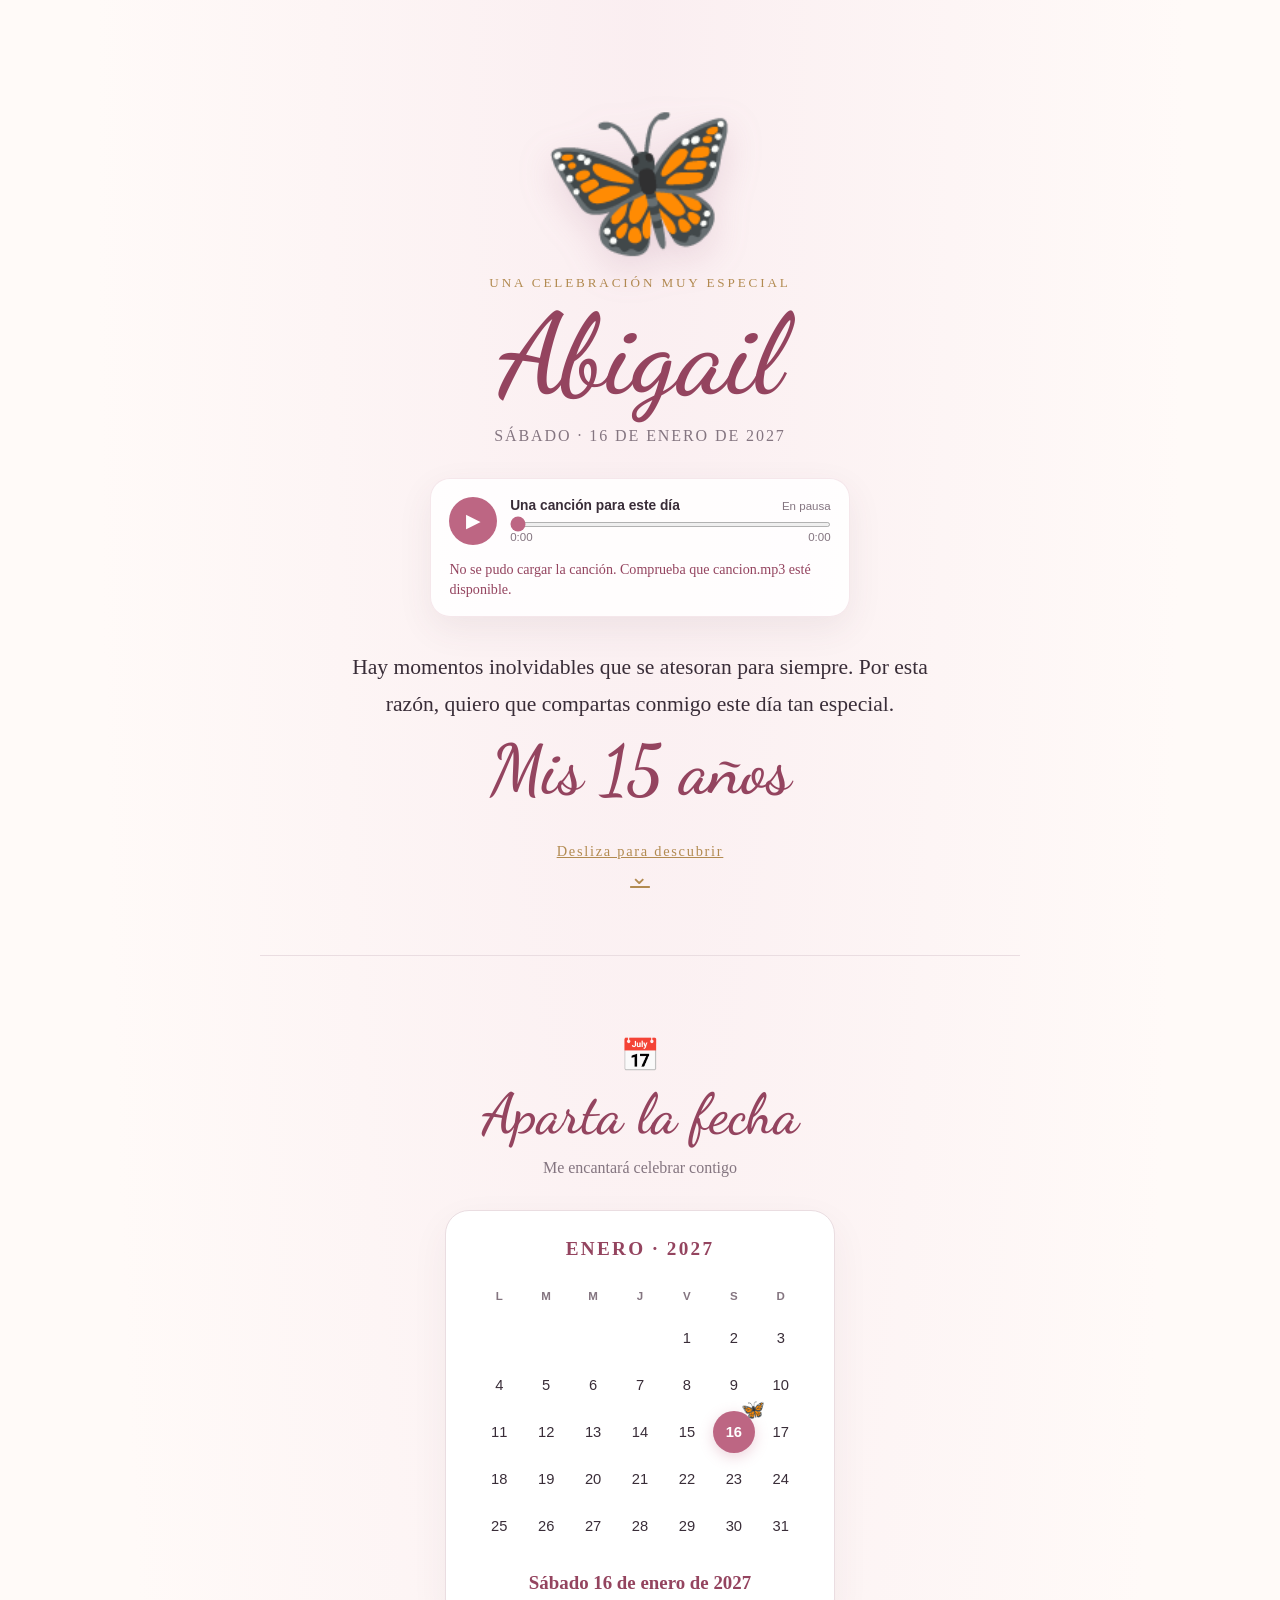
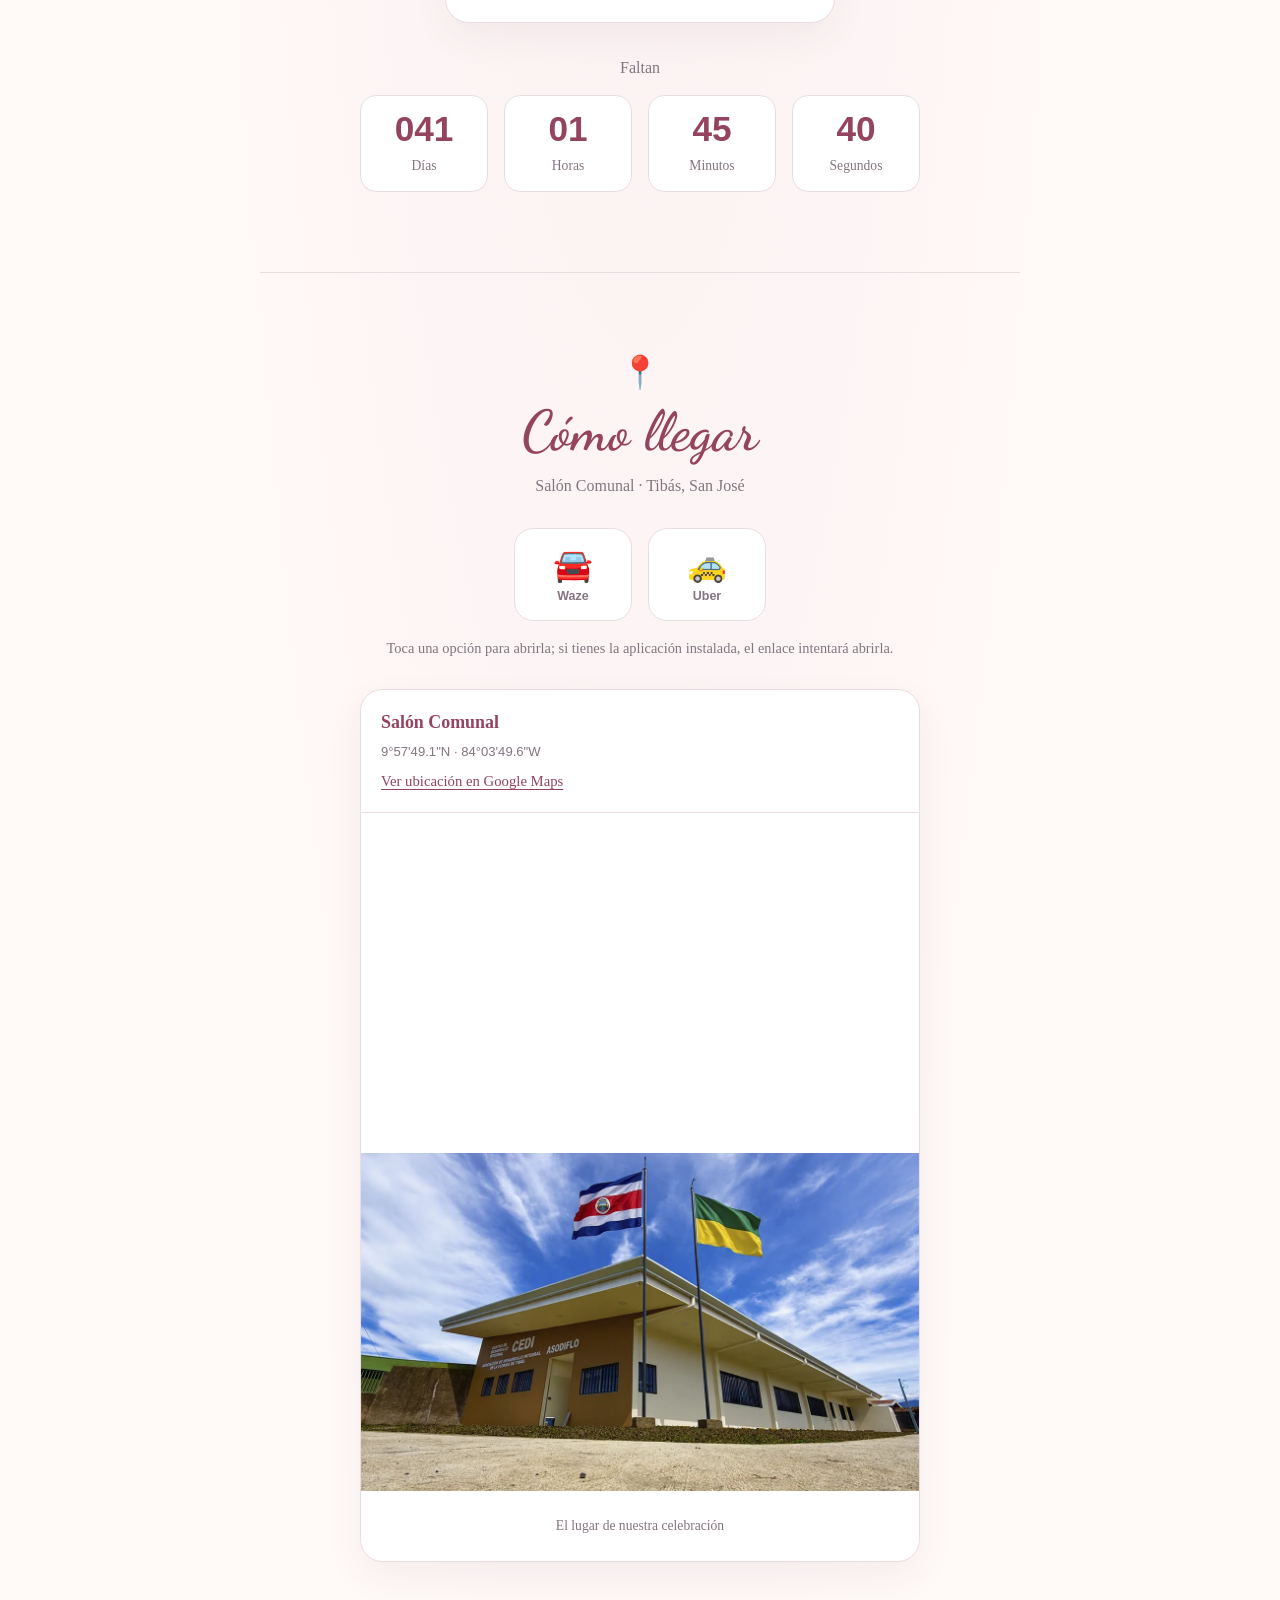
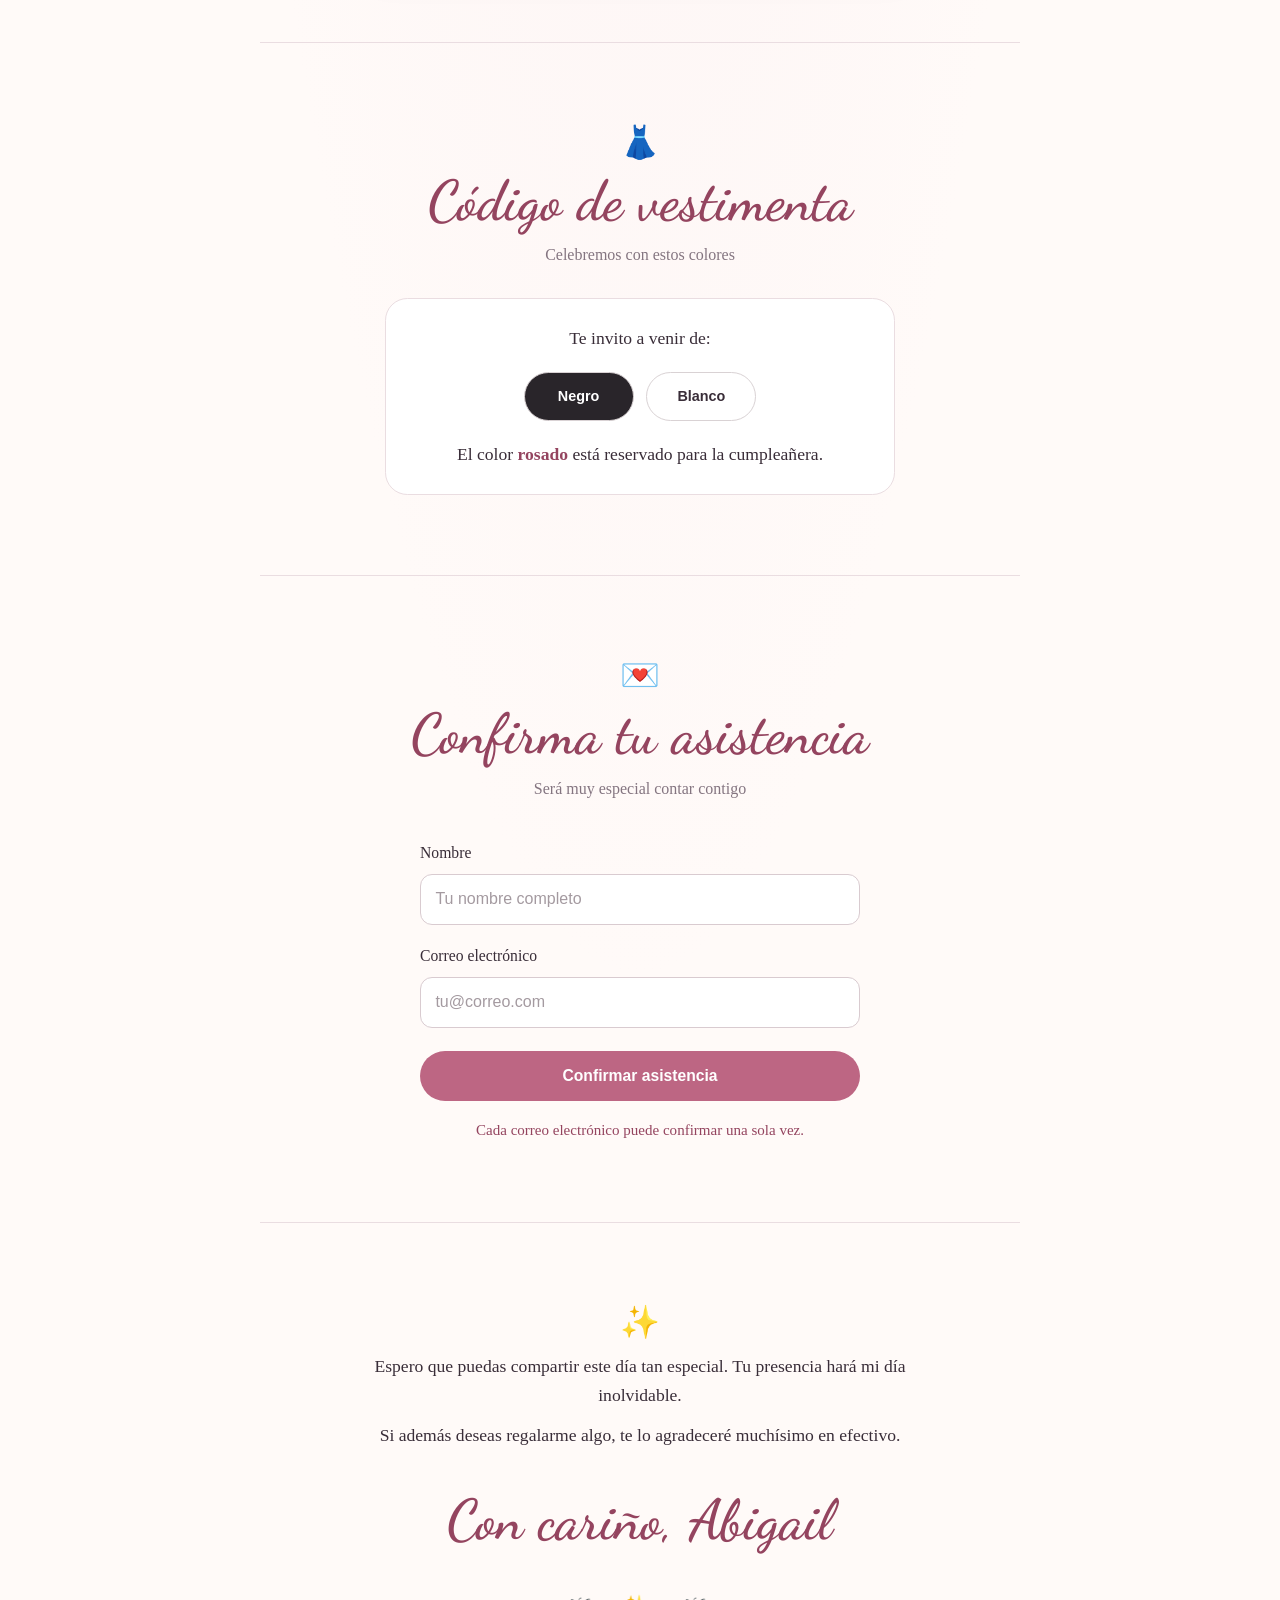
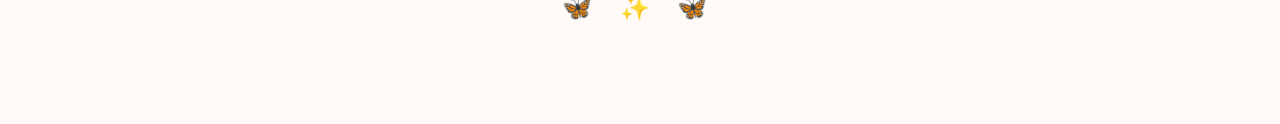
==== index.html @ f7c55e33 "Tabla de confirmacion" ====
<!DOCTYPE html>
<html lang="es">
<head>
    <meta charset="UTF-8">
    <meta name="viewport" content="width=device-width, initial-scale=1">
    <meta name="theme-color" content="#fffaf8">
    <meta name="description" content="Invitación a los quince años de Abigail, el sábado 16 de enero de 2027.">
    <title>Mis 15 años · Abigail</title>
    <link rel="preconnect" href="https://fonts.googleapis.com">
    <link rel="preconnect" href="https://fonts.gstatic.com" crossorigin>
    <link href="https://fonts.googleapis.com/css2?family=Dancing+Script:wght@500;600;700&display=swap" rel="stylesheet">
    <style>
        :root {
            color-scheme: light;
            --ink: #392d38;
            --muted: #847580;
            --rose: #bd6683;
            --rose-dark: #94445f;
            --rose-light: #f8e8ed;
            --gold: #b28a50;
            --paper: #fffaf8;
            --white: #fff;
            --line: #eadde1;
            --serif: "Times New Roman", Times, serif;
            --script: "Dancing Script", "Brush Script MT", cursive;
        }

        *,
        *::before,
        *::after {
            box-sizing: border-box;
        }

        html {
            scroll-behavior: smooth;
            scroll-padding-top: 2rem;
            background: var(--paper);
        }

        body {
            min-width: 320px;
            margin: 0;
            color: var(--ink);
            background:
                radial-gradient(ellipse at 50% 0%, rgba(248, 232, 237, 0.65), transparent 34rem),
                var(--paper);
            font-family: var(--serif);
            font-size: 1.1rem;
            line-height: 1.65;
        }

        button,
        input {
            font: inherit;
        }

        button,
        a,
        input {
            -webkit-tap-highlight-color: transparent;
        }

        a {
            color: inherit;
        }

        button:focus-visible,
        a:focus-visible,
        input:focus-visible {
            outline: 3px solid rgba(189, 102, 131, 0.55);
            outline-offset: 4px;
        }

        .invitation {
            width: min(100% - 2rem, 760px);
            margin: 0 auto;
        }

        .hero {
            min-height: min(850px, 100svh);
            padding: clamp(4rem, 11vh, 7rem) 0 4rem;
            display: flex;
            flex-direction: column;
            align-items: center;
            justify-content: center;
            text-align: center;
        }

        .hero-butterfly {
            display: block;
            margin: 0 0 0.8rem;
            font-family: sans-serif;
            font-size: clamp(6rem, 24vw, 10rem);
            line-height: 1;
            filter: drop-shadow(0 12px 18px rgba(160, 94, 126, 0.18));
            animation: butterfly-float 4s ease-in-out infinite;
        }

        .eyebrow {
            margin: 0 0 0.2rem;
            color: var(--gold);
            font-family: var(--serif);
            font-size: 0.82rem;
            letter-spacing: 0.22em;
            text-transform: uppercase;
        }

        h1,
        h2,
        .script {
            font-family: var(--script);
            font-weight: 600;
        }

        h1 {
            margin: 0;
            color: var(--rose-dark);
            font-size: clamp(4.4rem, 17vw, 7rem);
            line-height: 1.05;
        }

        .hero-date {
            margin: 0.55rem 0 1.8rem;
            color: var(--muted);
            font-size: 1rem;
            letter-spacing: 0.12em;
        }

        .music-player {
            width: min(100%, 420px);
            padding: 1rem 1.15rem;
            display: grid;
            grid-template-columns: 3rem minmax(0, 1fr);
            align-items: center;
            gap: 0.8rem;
            border: 1px solid rgba(189, 102, 131, 0.15);
            border-radius: 1.25rem;
            background: rgba(255, 255, 255, 0.86);
            box-shadow: 0 12px 35px rgba(93, 58, 73, 0.08);
            text-align: left;
        }

        .play-button {
            width: 3rem;
            height: 3rem;
            padding: 0;
            display: grid;
            place-items: center;
            border: 0;
            border-radius: 50%;
            color: var(--white);
            background: var(--rose);
            cursor: pointer;
            font-family: Arial, sans-serif;
            font-size: 1.2rem;
            transition: background 160ms ease, transform 160ms ease;
        }

        .play-button:hover {
            transform: scale(1.06);
            background: var(--rose-dark);
        }

        .track-heading {
            display: flex;
            align-items: center;
            justify-content: space-between;
            gap: 0.75rem;
            margin-bottom: 0.2rem;
        }

        .track-title {
            overflow: hidden;
            color: var(--ink);
            font-family: Arial, sans-serif;
            font-size: 0.86rem;
            font-weight: 600;
            text-overflow: ellipsis;
            white-space: nowrap;
        }

        .track-status,
        .track-time {
            color: var(--muted);
            font-family: Arial, sans-serif;
            font-size: 0.72rem;
        }

        .track-progress {
            width: 100%;
            height: 0.3rem;
            margin: 0.25rem 0 0;
            display: block;
            accent-color: var(--rose);
            cursor: pointer;
        }

        .track-time {
            margin-top: 0.1rem;
            display: flex;
            justify-content: space-between;
        }

        .music-message {
            grid-column: 1 / -1;
            min-height: 0;
            margin: 0;
            color: var(--rose-dark);
            font-size: 0.88rem;
            line-height: 1.4;
            text-align: left;
        }

        .music-message:empty {
            display: none;
        }

        .intro-copy {
            max-width: 590px;
            margin: 2rem auto 0;
            font-family: var(--serif);
            font-size: clamp(1.12rem, 4.5vw, 1.35rem);
            line-height: 1.75;
        }

        .intro-copy p {
            margin: 0;
        }

        .intro-copy .script {
            margin-top: 0.3rem;
            color: var(--rose-dark);
            font-size: clamp(3.1rem, 12vw, 4.3rem);
            line-height: 1.2;
        }

        .scroll-cue {
            margin-top: 1.8rem;
            color: var(--gold);
            font-size: 0.9rem;
            letter-spacing: 0.12em;
        }

        .scroll-cue span {
            display: block;
            font-family: Arial, sans-serif;
            font-size: 1.4rem;
            line-height: 1.2;
        }

        .section {
            position: relative;
            margin: 0 auto;
            padding: clamp(3.25rem, 9vw, 5rem) clamp(1rem, 5vw, 2.75rem);
            border-top: 1px solid var(--line);
            text-align: center;
        }

        .section-icon {
            margin: 0 0 0.4rem;
            font-family: sans-serif;
            font-size: 2rem;
            line-height: 1.2;
        }

        .section h2 {
            margin: 0;
            color: var(--rose-dark);
            font-size: clamp(2.7rem, 9vw, 3.5rem);
            line-height: 1.2;
        }

        .section-lead {
            margin: 0.45rem 0 1.8rem;
            color: var(--muted);
            font-size: 1rem;
        }

        .calendar-card {
            width: min(100%, 390px);
            margin: 0 auto;
            padding: 1.35rem clamp(1rem, 5vw, 2rem) 1.5rem;
            border: 1px solid var(--line);
            border-radius: 1.5rem;
            background: var(--white);
            box-shadow: 0 14px 38px rgba(93, 58, 73, 0.06);
        }

        .calendar-month {
            margin: 0 0 1rem;
            color: var(--rose-dark);
            font-family: var(--serif);
            font-size: 1.2rem;
            font-weight: 700;
            letter-spacing: 0.12em;
            text-transform: uppercase;
        }

        .calendar-grid {
            display: grid;
            grid-template-columns: repeat(7, minmax(0, 1fr));
            gap: 0.28rem;
            align-items: center;
        }

        .calendar-weekday,
        .calendar-day {
            min-width: 0;
            display: grid;
            place-items: center;
        }

        .calendar-weekday {
            min-height: 2rem;
            color: var(--muted);
            font-family: Arial, sans-serif;
            font-size: 0.72rem;
            font-weight: 700;
            text-transform: uppercase;
        }

        .calendar-day {
            position: relative;
            aspect-ratio: 1;
            border-radius: 50%;
            color: var(--ink);
            font-family: Arial, sans-serif;
            font-size: 0.92rem;
        }

        .calendar-day.empty {
            visibility: hidden;
        }

        .calendar-day.event-day {
            color: var(--white);
            background: var(--rose);
            box-shadow: 0 4px 14px rgba(189, 102, 131, 0.28);
            font-weight: 700;
        }

        .calendar-butterfly {
            position: absolute;
            top: -0.65rem;
            right: -0.65rem;
            font-size: 1.2rem;
            line-height: 1;
        }

        .date-caption {
            margin: 1.25rem 0 0;
            color: var(--rose-dark);
            font-family: var(--serif);
            font-size: 1.18rem;
            font-weight: 700;
        }

        .countdown {
            width: min(100%, 560px);
            margin: 2rem auto 0;
        }

        .countdown-label {
            margin: 0 0 0.85rem;
            color: var(--muted);
            font-size: 1rem;
        }

        .countdown-units {
            display: grid;
            grid-template-columns: repeat(4, minmax(0, 1fr));
            gap: clamp(0.45rem, 3vw, 1rem);
        }

        .countdown-unit {
            padding: 0.75rem 0.3rem;
            border: 1px solid var(--line);
            border-radius: 1rem;
            background: var(--white);
        }

        .countdown-value {
            display: block;
            color: var(--rose-dark);
            font-family: Arial, sans-serif;
            font-size: clamp(1.45rem, 7vw, 2.2rem);
            font-variant-numeric: tabular-nums;
            font-weight: 700;
            line-height: 1.2;
        }

        .countdown-unit span:last-child {
            color: var(--muted);
            font-size: 0.85rem;
        }

        .location-icons {
            display: flex;
            justify-content: center;
            gap: 1rem;
            margin: 1.25rem 0 0;
        }

        .location-option {
            min-width: 118px;
            padding: 1rem 1.25rem 0.8rem;
            border: 1px solid var(--line);
            border-radius: 1.2rem;
            background: var(--white);
            text-decoration: none;
            transition: border-color 160ms ease, transform 160ms ease;
        }

        .location-option[href]:hover {
            transform: translateY(-2px);
            border-color: var(--rose);
        }

        .location-option span {
            display: block;
        }

        .location-icon {
            font-family: sans-serif;
            font-size: 2rem;
            line-height: 1.3;
        }

        .location-name {
            color: var(--muted);
            font-family: Arial, sans-serif;
            font-size: 0.78rem;
            font-weight: 600;
        }

        .location-note {
            margin: 1rem 0 0;
            color: var(--muted);
            font-size: 0.9rem;
        }

        .venue-details {
            width: min(100%, 560px);
            margin: 1.8rem auto 0;
            overflow: hidden;
            border: 1px solid var(--line);
            border-radius: 1.4rem;
            background: var(--white);
            box-shadow: 0 14px 38px rgba(93, 58, 73, 0.06);
            text-align: left;
        }

        .venue-address {
            padding: 1.1rem 1.25rem;
            border-bottom: 1px solid var(--line);
        }

        .venue-address p {
            margin: 0;
        }

        .venue-name {
            color: var(--rose-dark);
            font-size: 1.12rem;
            font-weight: 700;
        }

        .venue-coordinates {
            margin-top: 0.2rem !important;
            color: var(--muted);
            font-family: Arial, sans-serif;
            font-size: 0.82rem;
        }

        .venue-address a {
            display: inline-block;
            margin-top: 0.4rem;
            color: var(--rose-dark);
            font-size: 0.92rem;
            text-underline-offset: 0.18em;
        }

        .venue-map {
            width: 100%;
            height: clamp(250px, 65vw, 340px);
            display: block;
            border: 0;
        }

        .venue-photo {
            width: 100%;
            max-height: 400px;
            display: block;
            object-fit: cover;
        }

        .venue-caption {
            padding: 0.65rem 1rem;
            color: var(--muted);
            font-size: 0.85rem;
            text-align: center;
        }

        .dress-card {
            width: min(100%, 510px);
            margin: 0 auto;
            padding: 1.6rem 1.25rem;
            border: 1px solid var(--line);
            border-radius: 1.4rem;
            background: var(--white);
        }

        .dress-card > p {
            margin: 0;
        }

        .dress-colors {
            margin: 1.2rem 0;
            display: flex;
            justify-content: center;
            gap: 0.8rem;
        }

        .dress-color {
            min-width: 110px;
            padding: 0.7rem 1.1rem;
            border: 1px solid #d9d2d4;
            border-radius: 999px;
            font-family: Arial, sans-serif;
            font-size: 0.9rem;
            font-weight: 700;
        }

        .dress-color.black {
            color: var(--white);
            background: #29252a;
        }

        .dress-color.white {
            color: var(--ink);
            background: var(--white);
        }

        .reserved-color {
            color: var(--rose-dark);
            font-weight: 700;
        }

        .rsvp-form {
            width: min(100%, 440px);
            margin: 0 auto;
            display: grid;
            gap: 0.55rem;
            text-align: left;
        }

        .rsvp-form label {
            margin-top: 0.55rem;
            color: var(--ink);
            font-size: 0.98rem;
        }

        .rsvp-form input {
            width: 100%;
            min-height: 3rem;
            padding: 0.7rem 0.9rem;
            border: 1px solid #d9cbd0;
            border-radius: 0.75rem;
            color: var(--ink);
            background: var(--white);
            font-family: Arial, sans-serif;
            font-size: 1rem;
        }

        .rsvp-form input::placeholder {
            color: #a49aa0;
        }

        .submit-button {
            min-height: 3.1rem;
            margin-top: 0.9rem;
            border: 0;
            border-radius: 999px;
            color: var(--white);
            background: var(--rose);
            cursor: pointer;
            font-family: Arial, sans-serif;
            font-size: 0.98rem;
            font-weight: 700;
            transition: background 160ms ease, transform 160ms ease;
        }

        .submit-button:hover {
            transform: translateY(-1px);
            background: var(--rose-dark);
        }

        .form-message {
            min-height: 1.5rem;
            margin: 0.5rem 0 0;
            color: var(--rose-dark);
            font-size: 0.94rem;
            text-align: center;
        }

        .closing {
            padding-bottom: 4.5rem;
        }

        .closing-copy {
            max-width: 560px;
            margin: 0 auto;
        }

        .closing-copy p {
            margin: 0.65rem 0;
        }

        .closing .script {
            margin-top: 1.5rem;
            color: var(--rose-dark);
            font-size: clamp(2.7rem, 9vw, 3.5rem);
        }

        .closing-butterflies {
            margin-top: 1.4rem;
            font-family: sans-serif;
            font-size: 1.5rem;
            letter-spacing: 0.65rem;
        }

        @keyframes butterfly-float {
            0%, 100% { transform: translateY(0) rotate(-3deg); }
            50% { transform: translateY(-12px) rotate(3deg); }
        }

        @media (max-width: 420px) {
            .invitation {
                width: min(100% - 1.25rem, 760px);
            }

            .hero {
                min-height: 100svh;
                padding-top: 3.25rem;
            }

            .calendar-card {
                padding-inline: 0.8rem;
            }

            .calendar-grid {
                gap: 0.12rem;
            }

            .location-icons {
                gap: 0.6rem;
            }

            .location-option {
                min-width: 105px;
            }
        }

        @media (prefers-reduced-motion: reduce) {
            *,
            *::before,
            *::after {
                scroll-behavior: auto !important;
                animation-duration: 0.01ms !important;
                animation-iteration-count: 1 !important;
                transition-duration: 0.01ms !important;
            }
        }
    </style>
</head>
<body>
    <main class="invitation">
        <section class="hero" aria-labelledby="invitation-title">
            <span class="hero-butterfly" aria-hidden="true">🦋</span>
            <p class="eyebrow">Una celebración muy especial</p>
            <h1 id="invitation-title">Abigail</h1>
            <p class="hero-date">SÁBADO · 16 DE ENERO DE 2027</p>

            <div class="music-player" aria-label="Reproductor de música">
                <button class="play-button" id="play-button" type="button" aria-label="Reproducir música" aria-pressed="false">
                    <span id="play-icon" aria-hidden="true">▶</span>
                </button>
                <div>
                    <div class="track-heading">
                        <span class="track-title">Una canción para este día</span>
                        <span class="track-status" id="track-status">En pausa</span>
                    </div>
                    <input class="track-progress" id="track-progress" type="range" min="0" max="100" value="0" step="0.1" aria-label="Posición de la canción">
                    <div class="track-time">
                        <span id="elapsed-time">0:00</span>
                        <span id="duration-time">0:00</span>
                    </div>
                </div>
                <p class="music-message" id="music-message" role="status" aria-live="polite"></p>
            </div>
            <audio id="song" src="cancion.mp3" preload="metadata"></audio>

            <div class="intro-copy">
                <p>Hay momentos inolvidables que se atesoran para siempre. Por esta razón, quiero que compartas conmigo este día tan especial.</p>
                <p class="script">Mis 15 años</p>
            </div>
            <a class="scroll-cue" href="#fecha">
                Desliza para descubrir
                <span aria-hidden="true">⌄</span>
            </a>
        </section>

        <section class="section" id="fecha" aria-labelledby="date-title">
            <p class="section-icon" aria-hidden="true">📅</p>
            <h2 id="date-title">Aparta la fecha</h2>
            <p class="section-lead">Me encantará celebrar contigo</p>

            <div class="calendar-card">
                <p class="calendar-month">Enero · 2027</p>
                <div class="calendar-grid" role="grid" aria-label="Calendario de enero de 2027">
                    <span class="calendar-weekday" role="columnheader">L</span>
                    <span class="calendar-weekday" role="columnheader">M</span>
                    <span class="calendar-weekday" role="columnheader">M</span>
                    <span class="calendar-weekday" role="columnheader">J</span>
                    <span class="calendar-weekday" role="columnheader">V</span>
                    <span class="calendar-weekday" role="columnheader">S</span>
                    <span class="calendar-weekday" role="columnheader">D</span>
                    <span class="calendar-day empty" role="gridcell" aria-hidden="true"></span>
                    <span class="calendar-day empty" role="gridcell" aria-hidden="true"></span>
                    <span class="calendar-day empty" role="gridcell" aria-hidden="true"></span>
                    <span class="calendar-day empty" role="gridcell" aria-hidden="true"></span>
                    <span class="calendar-day" role="gridcell">1</span>
                    <span class="calendar-day" role="gridcell">2</span>
                    <span class="calendar-day" role="gridcell">3</span>
                    <span class="calendar-day" role="gridcell">4</span>
                    <span class="calendar-day" role="gridcell">5</span>
                    <span class="calendar-day" role="gridcell">6</span>
                    <span class="calendar-day" role="gridcell">7</span>
                    <span class="calendar-day" role="gridcell">8</span>
                    <span class="calendar-day" role="gridcell">9</span>
                    <span class="calendar-day" role="gridcell">10</span>
                    <span class="calendar-day" role="gridcell">11</span>
                    <span class="calendar-day" role="gridcell">12</span>
                    <span class="calendar-day" role="gridcell">13</span>
                    <span class="calendar-day" role="gridcell">14</span>
                    <span class="calendar-day" role="gridcell">15</span>
                    <span class="calendar-day event-day" role="gridcell" aria-label="Sábado 16 de enero de 2027, día del evento" aria-current="date">
                        16
                        <span class="calendar-butterfly" aria-hidden="true">🦋</span>
                    </span>
                    <span class="calendar-day" role="gridcell">17</span>
                    <span class="calendar-day" role="gridcell">18</span>
                    <span class="calendar-day" role="gridcell">19</span>
                    <span class="calendar-day" role="gridcell">20</span>
                    <span class="calendar-day" role="gridcell">21</span>
                    <span class="calendar-day" role="gridcell">22</span>
                    <span class="calendar-day" role="gridcell">23</span>
                    <span class="calendar-day" role="gridcell">24</span>
                    <span class="calendar-day" role="gridcell">25</span>
                    <span class="calendar-day" role="gridcell">26</span>
                    <span class="calendar-day" role="gridcell">27</span>
                    <span class="calendar-day" role="gridcell">28</span>
                    <span class="calendar-day" role="gridcell">29</span>
                    <span class="calendar-day" role="gridcell">30</span>
                    <span class="calendar-day" role="gridcell">31</span>
                </div>
                <p class="date-caption">Sábado 16 de enero de 2027</p>
            </div>

            <div class="countdown" aria-label="Cuenta regresiva para la fecha del evento">
                <p class="countdown-label">Faltan</p>
                <div class="countdown-units">
                    <div class="countdown-unit"><span class="countdown-value" id="days">000</span><span>Días</span></div>
                    <div class="countdown-unit"><span class="countdown-value" id="hours">00</span><span>Horas</span></div>
                    <div class="countdown-unit"><span class="countdown-value" id="minutes">00</span><span>Minutos</span></div>
                    <div class="countdown-unit"><span class="countdown-value" id="seconds">00</span><span>Segundos</span></div>
                </div>
            </div>
        </section>

        <section class="section" id="ubicacion" aria-labelledby="location-title">
            <p class="section-icon" aria-hidden="true">📍</p>
            <h2 id="location-title">Cómo llegar</h2>
            <p class="section-lead">Salón Comunal · Tibás, San José</p>
            <div class="location-icons" aria-label="Abrir la ubicación en una aplicación de navegación">
                <a class="location-option" href="https://waze.com/ul?ll=9.9636477%2C-84.063772&amp;navigate=yes&amp;zoom=17" target="_blank" rel="noopener noreferrer" aria-label="Abrir ubicación en Waze">
                    <span class="location-icon" aria-hidden="true">🚘</span>
                    <span class="location-name">Waze</span>
                </a>
                <a class="location-option" href="https://m.uber.com/ul/?action=setPickup&amp;dropoff[latitude]=9.9636477&amp;dropoff[longitude]=-84.063772&amp;pickup=my_location" target="_blank" rel="noopener noreferrer" aria-label="Solicitar un Uber hasta el salón comunal">
                    <span class="location-icon" aria-hidden="true">🚕</span>
                    <span class="location-name">Uber</span>
                </a>
            </div>
            <p class="location-note">Toca una opción para abrirla; si tienes la aplicación instalada, el enlace intentará abrirla.</p>
            <div class="venue-details">
                <div class="venue-address">
                    <p class="venue-name">Salón Comunal</p>
                    <p class="venue-coordinates">9°57'49.1&quot;N · 84°03'49.6&quot;W</p>
                    <a href="https://www.google.com/maps/place/9%C2%B057'49.1%22N+84%C2%B003'49.6%22W/@9.9636177,-84.064418,268m/data=!3m1!1e3!4m4!3m3!8m2!3d9.9636477!4d-84.063772?hl=es&amp;entry=ttu" target="_blank" rel="noopener noreferrer">Ver ubicación en Google Maps</a>
                </div>
                <iframe
                    class="venue-map"
                    src="https://maps.google.com/maps?q=9.9636477%2C-84.063772&amp;z=17&amp;output=embed"
                    title="Mapa de la ubicación del Salón Comunal"
                    loading="lazy"
                    referrerpolicy="no-referrer-when-downgrade"
                    allowfullscreen>
                </iframe>
                <img class="venue-photo" src="Salon%20comunal.jpg" alt="Fotografía del Salón Comunal donde será la celebración" loading="lazy">
                <p class="venue-caption">El lugar de nuestra celebración</p>
            </div>
        </section>

        <section class="section" aria-labelledby="dress-title">
            <p class="section-icon" aria-hidden="true">👗</p>
            <h2 id="dress-title">Código de vestimenta</h2>
            <p class="section-lead">Celebremos con estos colores</p>
            <div class="dress-card">
                <p>Te invito a venir de:</p>
                <div class="dress-colors" aria-label="Colores permitidos: negro y blanco">
                    <span class="dress-color black">Negro</span>
                    <span class="dress-color white">Blanco</span>
                </div>
                <p>El color <span class="reserved-color">rosado</span> está reservado para la cumpleañera.</p>
            </div>
        </section>

        <section class="section" id="confirmacion" aria-labelledby="rsvp-title">
            <p class="section-icon" aria-hidden="true">💌</p>
            <h2 id="rsvp-title">Confirma tu asistencia</h2>
            <p class="section-lead">Será muy especial contar contigo</p>
            <form class="rsvp-form" id="rsvp-form">
                <label for="guest-name">Nombre</label>
                <input id="guest-name" name="name" type="text" autocomplete="name" placeholder="Tu nombre completo" required>
                <label for="guest-email">Correo electrónico</label>
                <input id="guest-email" name="email" type="email" autocomplete="email" placeholder="tu@correo.com" required>
                <button class="submit-button" type="submit">Confirmar asistencia</button>
                <p class="form-message" id="form-message" role="status" aria-live="polite">Cada correo electrónico puede confirmar una sola vez.</p>
            </form>
            <iframe id="confirmation-target" name="confirmation-target" title="Respuesta del formulario" hidden></iframe>
        </section>

        <section class="section closing" aria-label="Agradecimiento">
            <p class="section-icon" aria-hidden="true">✨</p>
            <div class="closing-copy">
                <p>Espero que puedas compartir este día tan especial. Tu presencia hará mi día inolvidable.</p>
                <p>Si además deseas regalarme algo, te lo agradeceré muchísimo en efectivo.</p>
                <p class="script">Con cariño, Abigail</p>
            </div>
            <p class="closing-butterflies" aria-hidden="true">🦋 ✨ 🦋</p>
        </section>
    </main>

    <script>
        (() => {
            "use strict";

            const eventDate = new Date(2027, 0, 16, 0, 0, 0);
            const countdownFields = {
                days: document.getElementById("days"),
                hours: document.getElementById("hours"),
                minutes: document.getElementById("minutes"),
                seconds: document.getElementById("seconds")
            };

            function updateCountdown() {
                const remaining = Math.max(0, eventDate.getTime() - Date.now());
                const totalSeconds = Math.floor(remaining / 1000);
                const values = {
                    days: Math.floor(totalSeconds / 86400),
                    hours: Math.floor((totalSeconds % 86400) / 3600),
                    minutes: Math.floor((totalSeconds % 3600) / 60),
                    seconds: totalSeconds % 60
                };

                Object.entries(values).forEach(([unit, value]) => {
                    countdownFields[unit].textContent = String(value).padStart(unit === "days" ? 3 : 2, "0");
                });
            }

            updateCountdown();
            window.setInterval(updateCountdown, 1000);

            const audio = document.getElementById("song");
            const playButton = document.getElementById("play-button");
            const playIcon = document.getElementById("play-icon");
            const trackStatus = document.getElementById("track-status");
            const trackProgress = document.getElementById("track-progress");
            const elapsedTime = document.getElementById("elapsed-time");
            const durationTime = document.getElementById("duration-time");
            const musicMessage = document.getElementById("music-message");

            function formatTime(seconds) {
                if (!Number.isFinite(seconds) || seconds < 0) return "0:00";
                const minutes = Math.floor(seconds / 60);
                const remainder = Math.floor(seconds % 60).toString().padStart(2, "0");
                return `${minutes}:${remainder}`;
            }

            function updateAudioProgress() {
                elapsedTime.textContent = formatTime(audio.currentTime);
                if (Number.isFinite(audio.duration) && audio.duration > 0) {
                    durationTime.textContent = formatTime(audio.duration);
                    trackProgress.value = String((audio.currentTime / audio.duration) * 100);
                } else {
                    durationTime.textContent = "0:00";
                    trackProgress.value = "0";
                }
            }

            function updatePlaybackState() {
                const playing = !audio.paused;
                playIcon.textContent = playing ? "Ⅱ" : "▶";
                playButton.setAttribute("aria-label", playing ? "Pausar música" : "Reproducir música");
                playButton.setAttribute("aria-pressed", String(playing));
                trackStatus.textContent = playing ? "Reproduciendo" : "En pausa";
            }

            playButton.addEventListener("click", async () => {
                musicMessage.textContent = "";
                if (audio.paused) {
                    try {
                        await audio.play();
                    } catch {
                        musicMessage.textContent = "No se pudo reproducir la canción. Comprueba que cancion.mp3 esté disponible.";
                        updatePlaybackState();
                    }
                } else {
                    audio.pause();
                }
            });

            audio.addEventListener("play", updatePlaybackState);
            audio.addEventListener("pause", updatePlaybackState);
            audio.addEventListener("ended", updatePlaybackState);
            audio.addEventListener("loadedmetadata", updateAudioProgress);
            audio.addEventListener("timeupdate", updateAudioProgress);
            audio.addEventListener("error", () => {
                musicMessage.textContent = "No se pudo cargar la canción. Comprueba que cancion.mp3 esté disponible.";
                trackStatus.textContent = "No disponible";
                updatePlaybackState();
            });

            trackProgress.addEventListener("input", () => {
                if (Number.isFinite(audio.duration) && audio.duration > 0) {
                    audio.currentTime = (Number(trackProgress.value) / 100) * audio.duration;
                }
            });

            const rsvpForm = document.getElementById("rsvp-form");
            const formMessage = document.getElementById("form-message");
            const submitButton = rsvpForm.querySelector('button[type="submit"]');
            const submitButtonText = submitButton.textContent;
            const confirmationTarget = document.getElementById("confirmation-target");
            const appsScriptUrl = "https://script.google.com/macros/s/AKfycbxti-l7zulZhodqC5KhynV3Fv6-GT8c4Gx-08V1Sv6o_7NKiq9zJCcf3p-zryFXJIB3/exec";
            let pendingRequestId = null;

            window.addEventListener("message", (event) => {
                if (
                    !/^https:\/\/(?:[a-z0-9-]+-)?script\.googleusercontent\.com$/i.test(event.origin)
                    || !event.data
                    || event.data.type !== "confirmation-result"
                    || event.data.requestId !== pendingRequestId
                ) {
                    return;
                }

                pendingRequestId = null;
                submitButton.disabled = false;
                submitButton.textContent = submitButtonText;
                formMessage.textContent = event.data.message;

                if (event.data.ok) {
                    rsvpForm.reset();
                }
            });

            rsvpForm.addEventListener("submit", (event) => {
                event.preventDefault();
                if (!rsvpForm.reportValidity()) return;

                formMessage.textContent = "";
                if (pendingRequestId !== null) return;

                if (appsScriptUrl.includes("PASTE_DEPLOYMENT_ID")) {
                    formMessage.textContent = "El formulario aún no está conectado. Sigue las instrucciones de apps-script/README.md para publicarlo.";
                    return;
                }

                pendingRequestId = crypto.randomUUID
                    ? crypto.randomUUID()
                    : `${Date.now()}-${Math.random().toString(36).slice(2)}`;
                const requestId = document.createElement("input");
                requestId.type = "hidden";
                requestId.name = "requestId";
                requestId.value = pendingRequestId;
                rsvpForm.appendChild(requestId);
                rsvpForm.action = appsScriptUrl;
                rsvpForm.method = "post";
                rsvpForm.target = confirmationTarget.name;
                submitButton.disabled = true;
                submitButton.textContent = "Enviando…";
                rsvpForm.submit();
                requestId.remove();

                window.setTimeout(() => {
                    if (pendingRequestId !== null) {
                        pendingRequestId = null;
                        submitButton.disabled = false;
                        submitButton.textContent = submitButtonText;
                        formMessage.textContent = "No se recibió respuesta. Comprueba tu conexión e inténtalo de nuevo.";
                    }
                }, 20000);
            });
        })();
    </script>
</body>
</html>
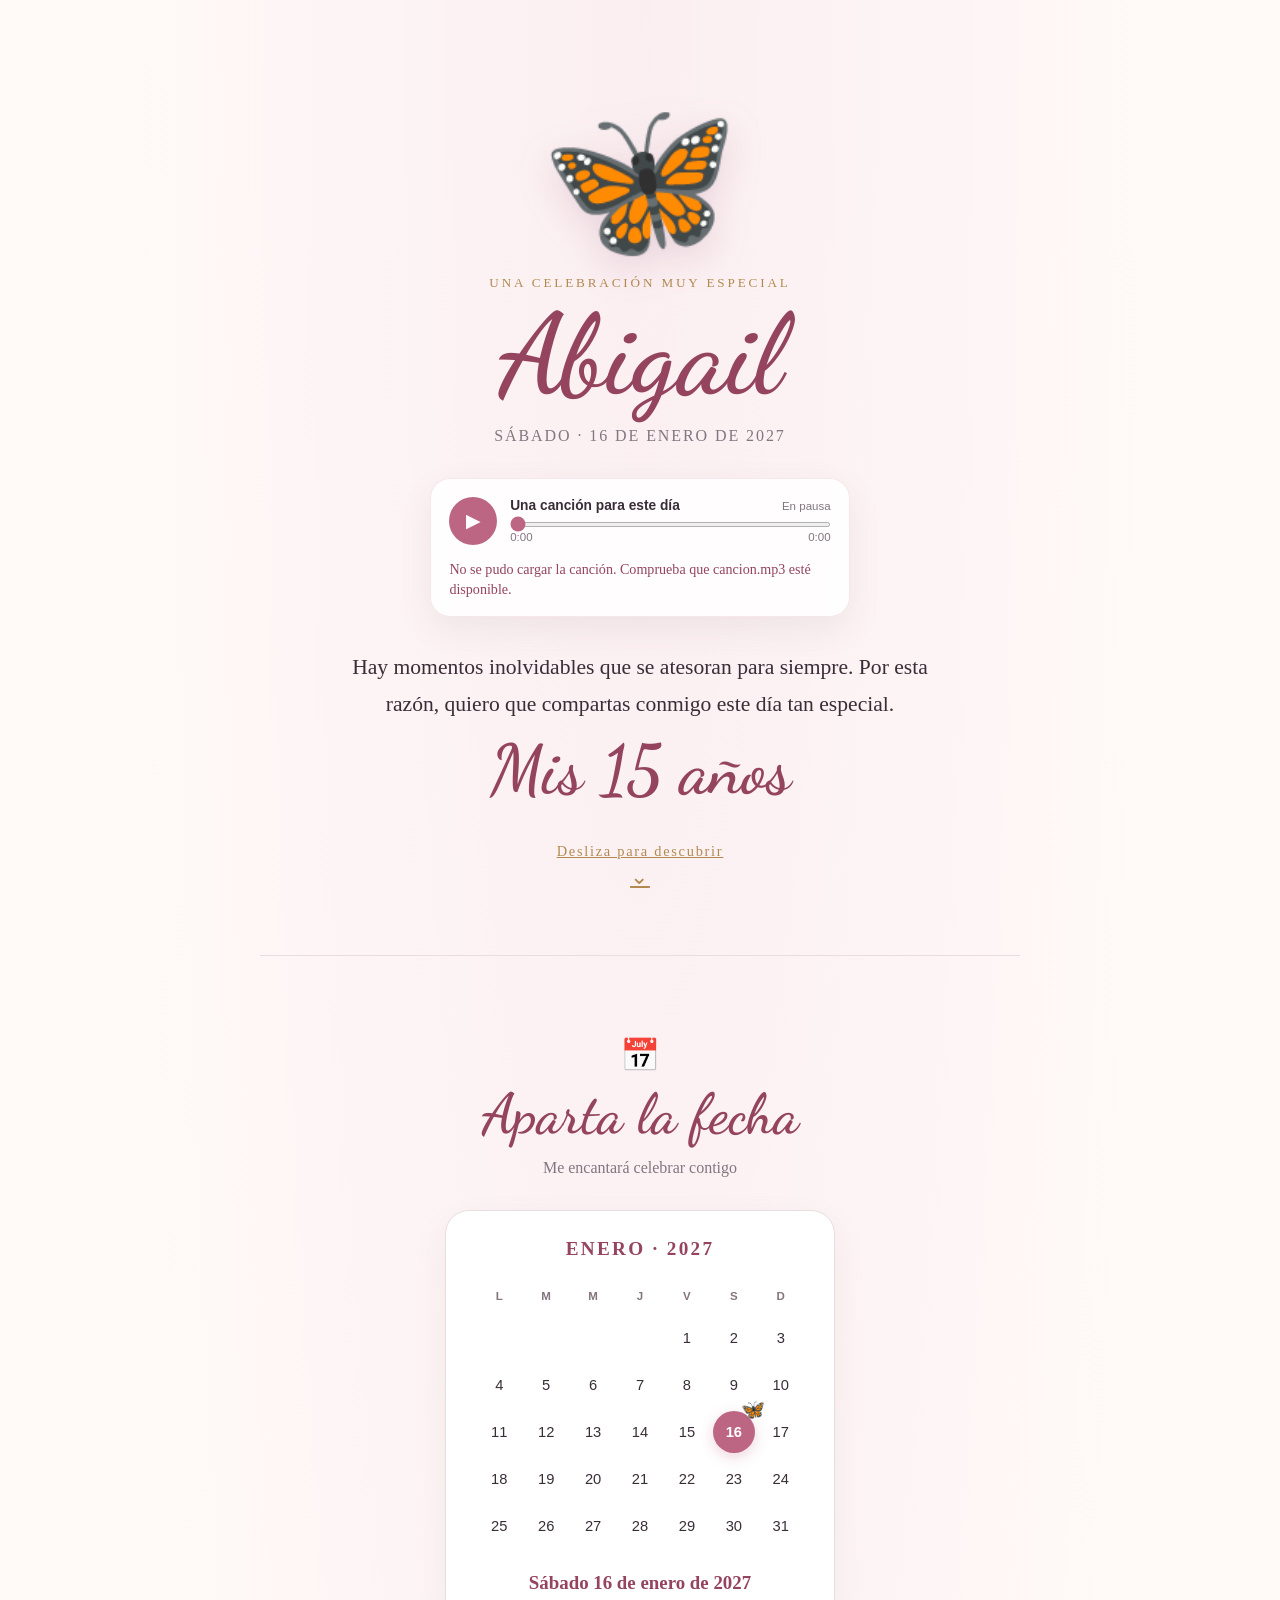
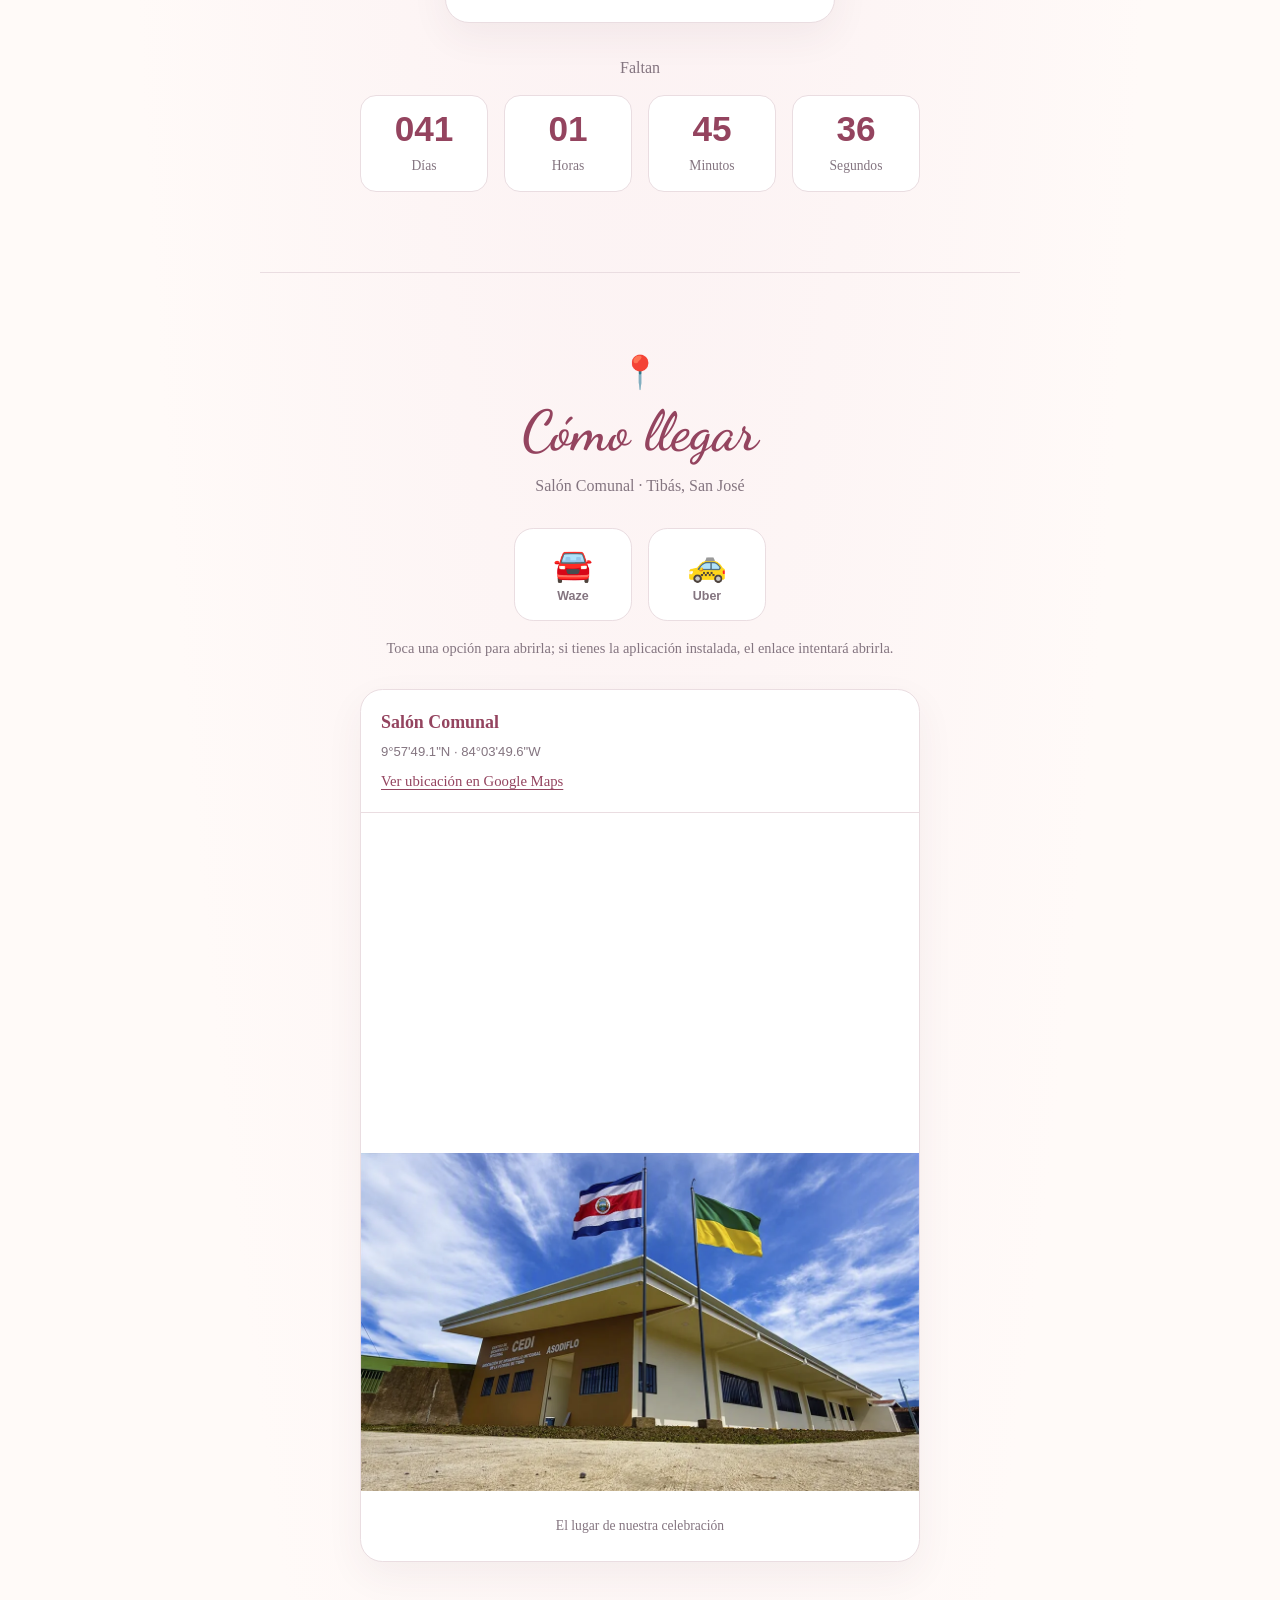
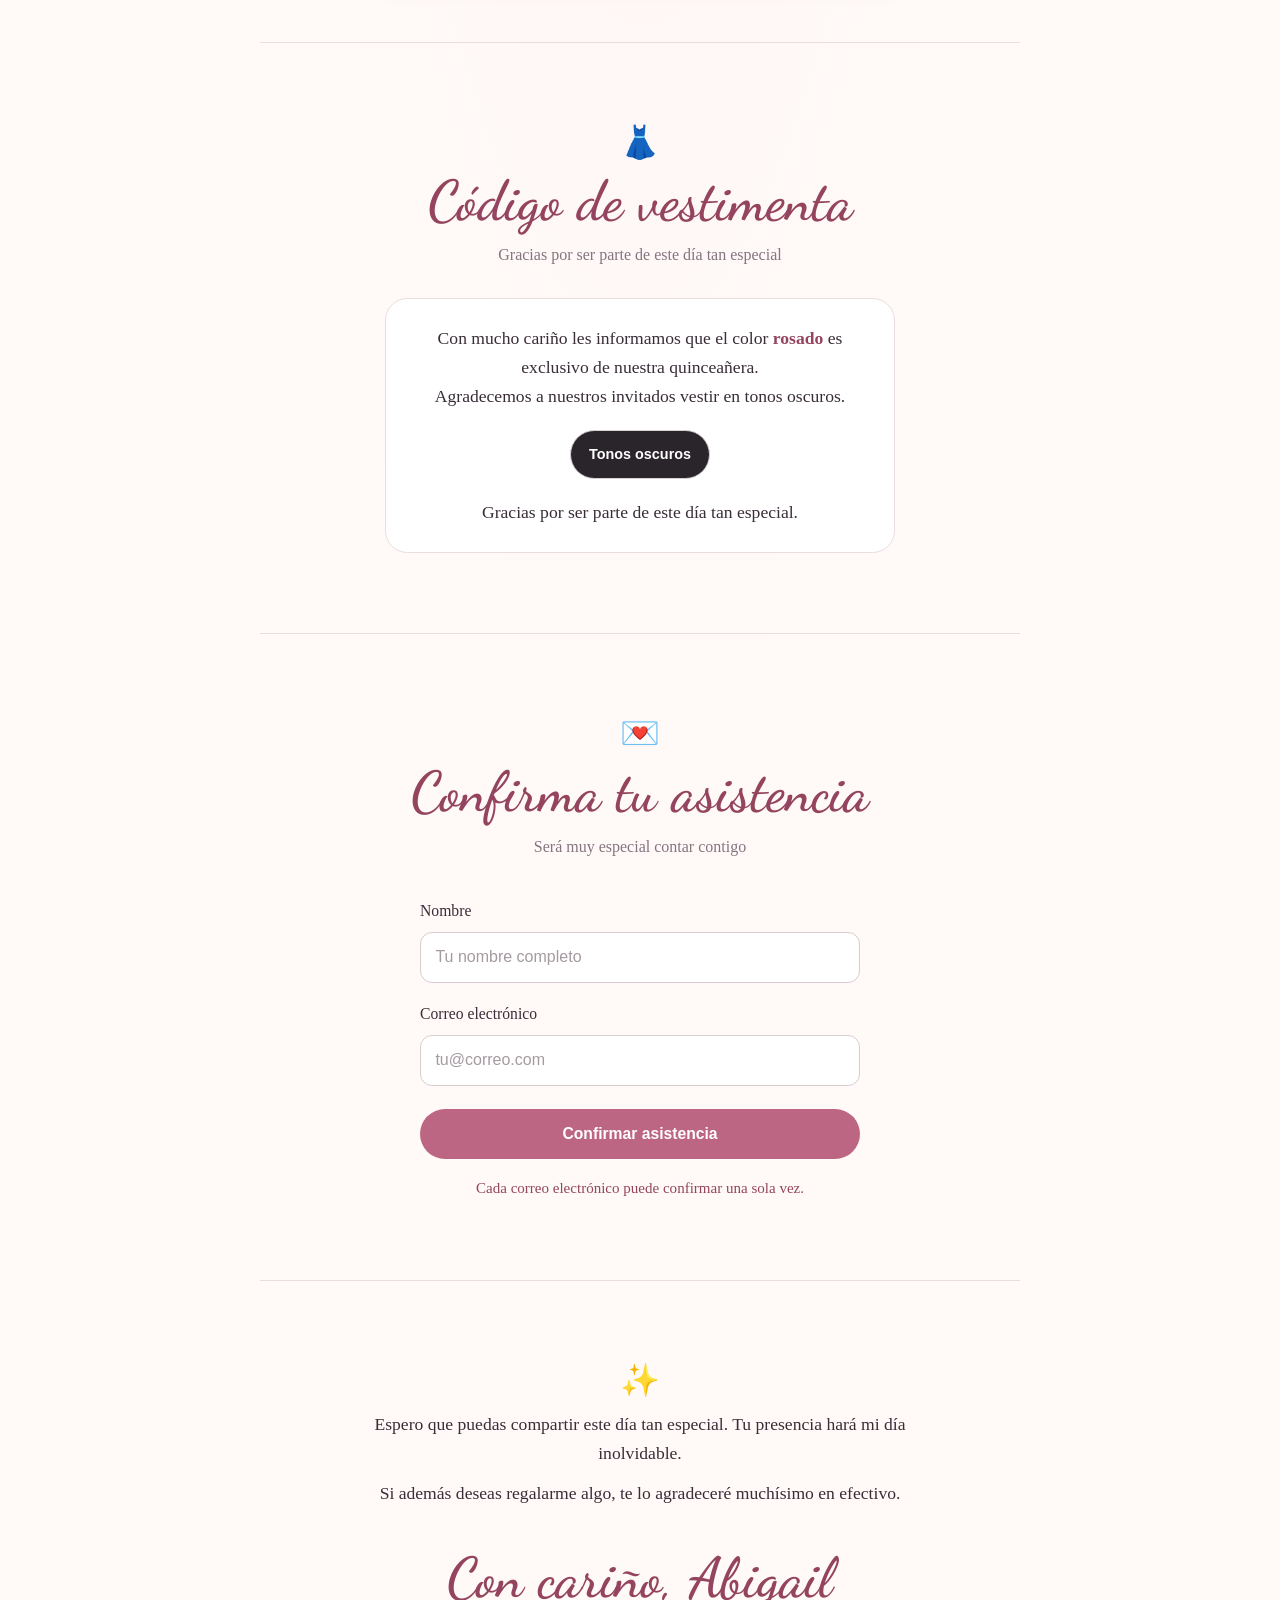
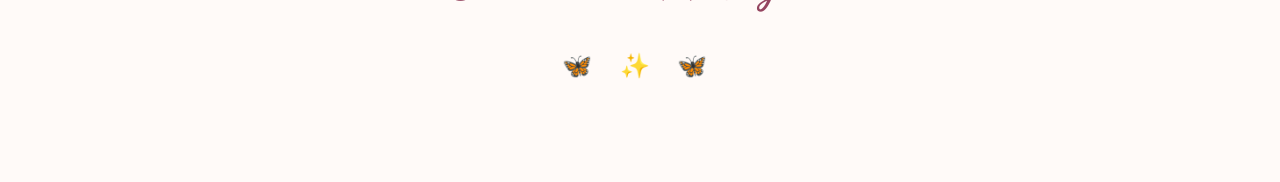
==== commit 11bbef03: "Cambio en codigo de vestimenta" ====
--- a/index.html
+++ b/index.html
@@ -815,14 +815,14 @@
         <section class="section" aria-labelledby="dress-title">
             <p class="section-icon" aria-hidden="true">👗</p>
             <h2 id="dress-title">Código de vestimenta</h2>
-            <p class="section-lead">Celebremos con estos colores</p>
+            <p class="section-lead">Gracias por ser parte de este día tan especial</p>
             <div class="dress-card">
-                <p>Te invito a venir de:</p>
-                <div class="dress-colors" aria-label="Colores permitidos: negro y blanco">
-                    <span class="dress-color black">Negro</span>
-                    <span class="dress-color white">Blanco</span>
+                <p>Con mucho cariño les informamos que el color <span class="reserved-color">rosado</span> es exclusivo de nuestra quinceañera.</p>
+                <p>Agradecemos a nuestros invitados vestir en tonos oscuros.</p>
+                <div class="dress-colors" aria-label="Tonos oscuros">
+                    <span class="dress-color black">Tonos oscuros</span>
                 </div>
-                <p>El color <span class="reserved-color">rosado</span> está reservado para la cumpleañera.</p>
+                <p>Gracias por ser parte de este día tan especial.</p>
             </div>
         </section>
 
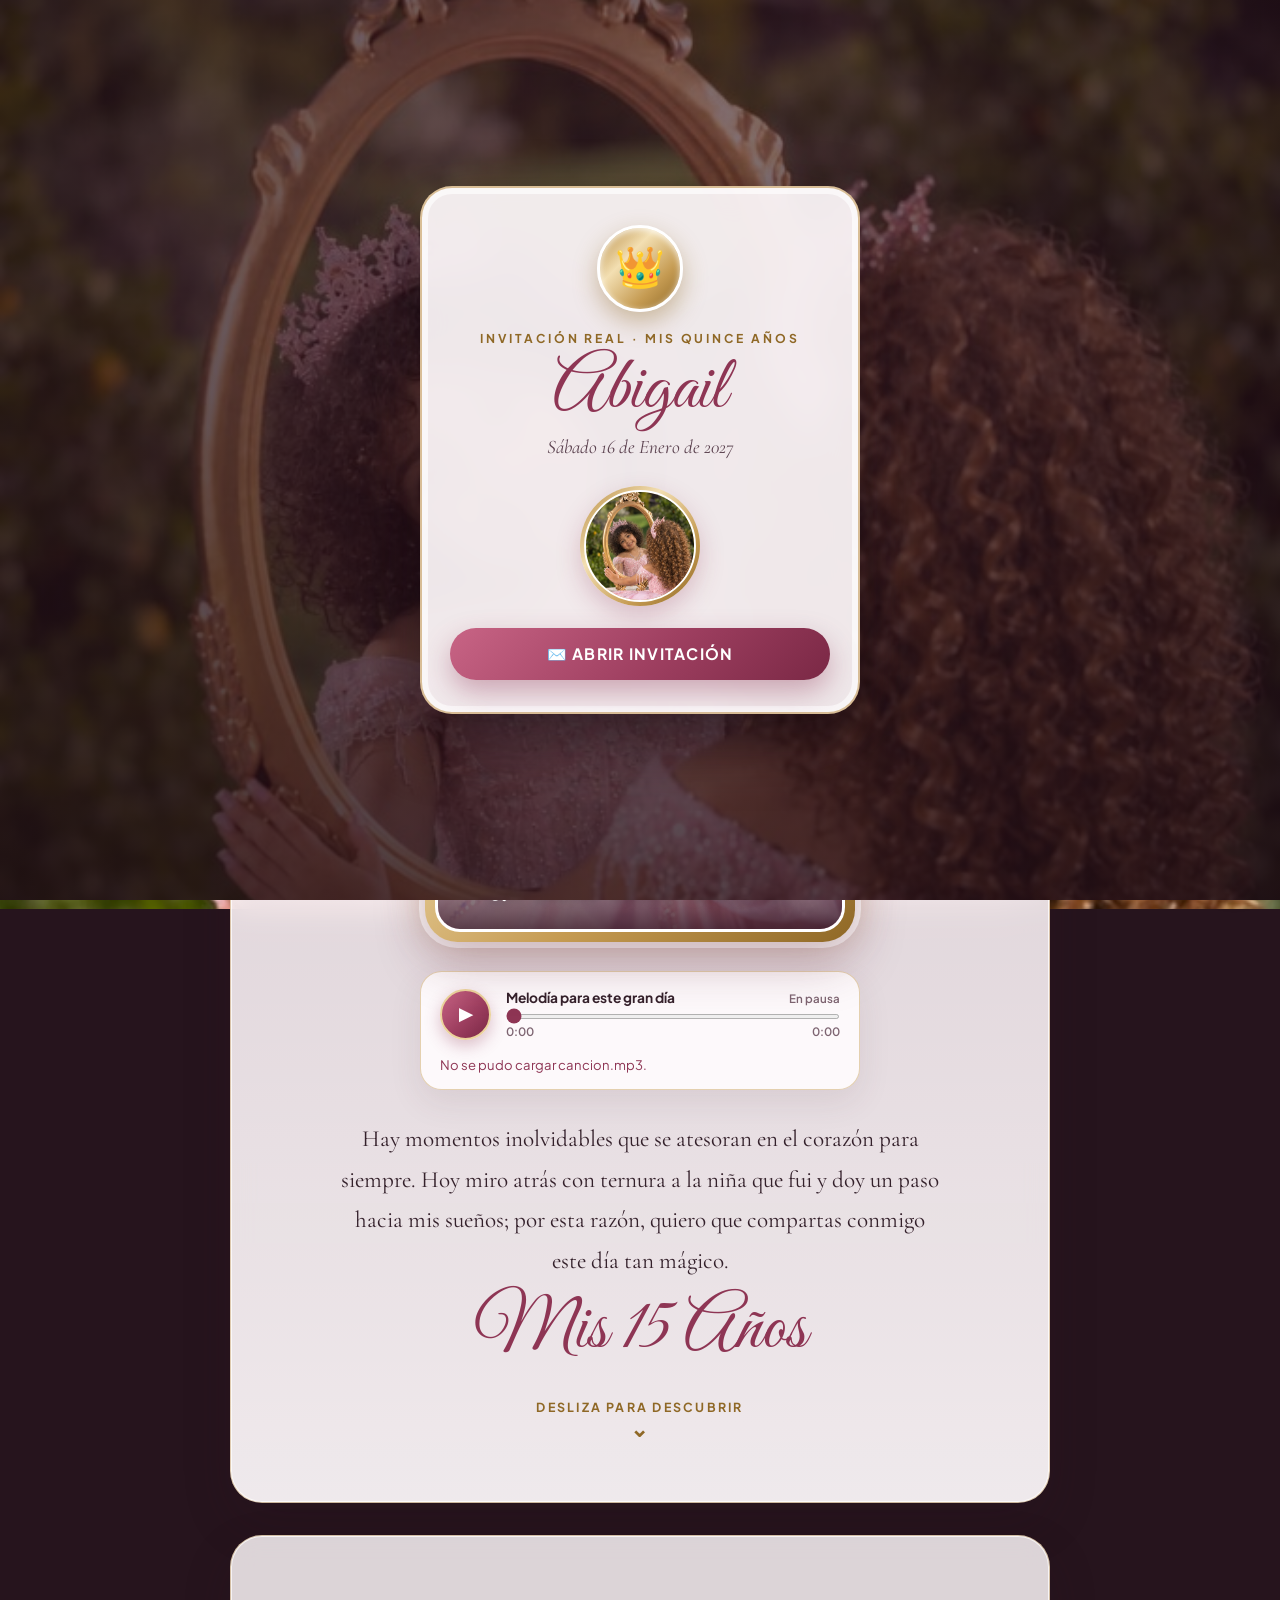
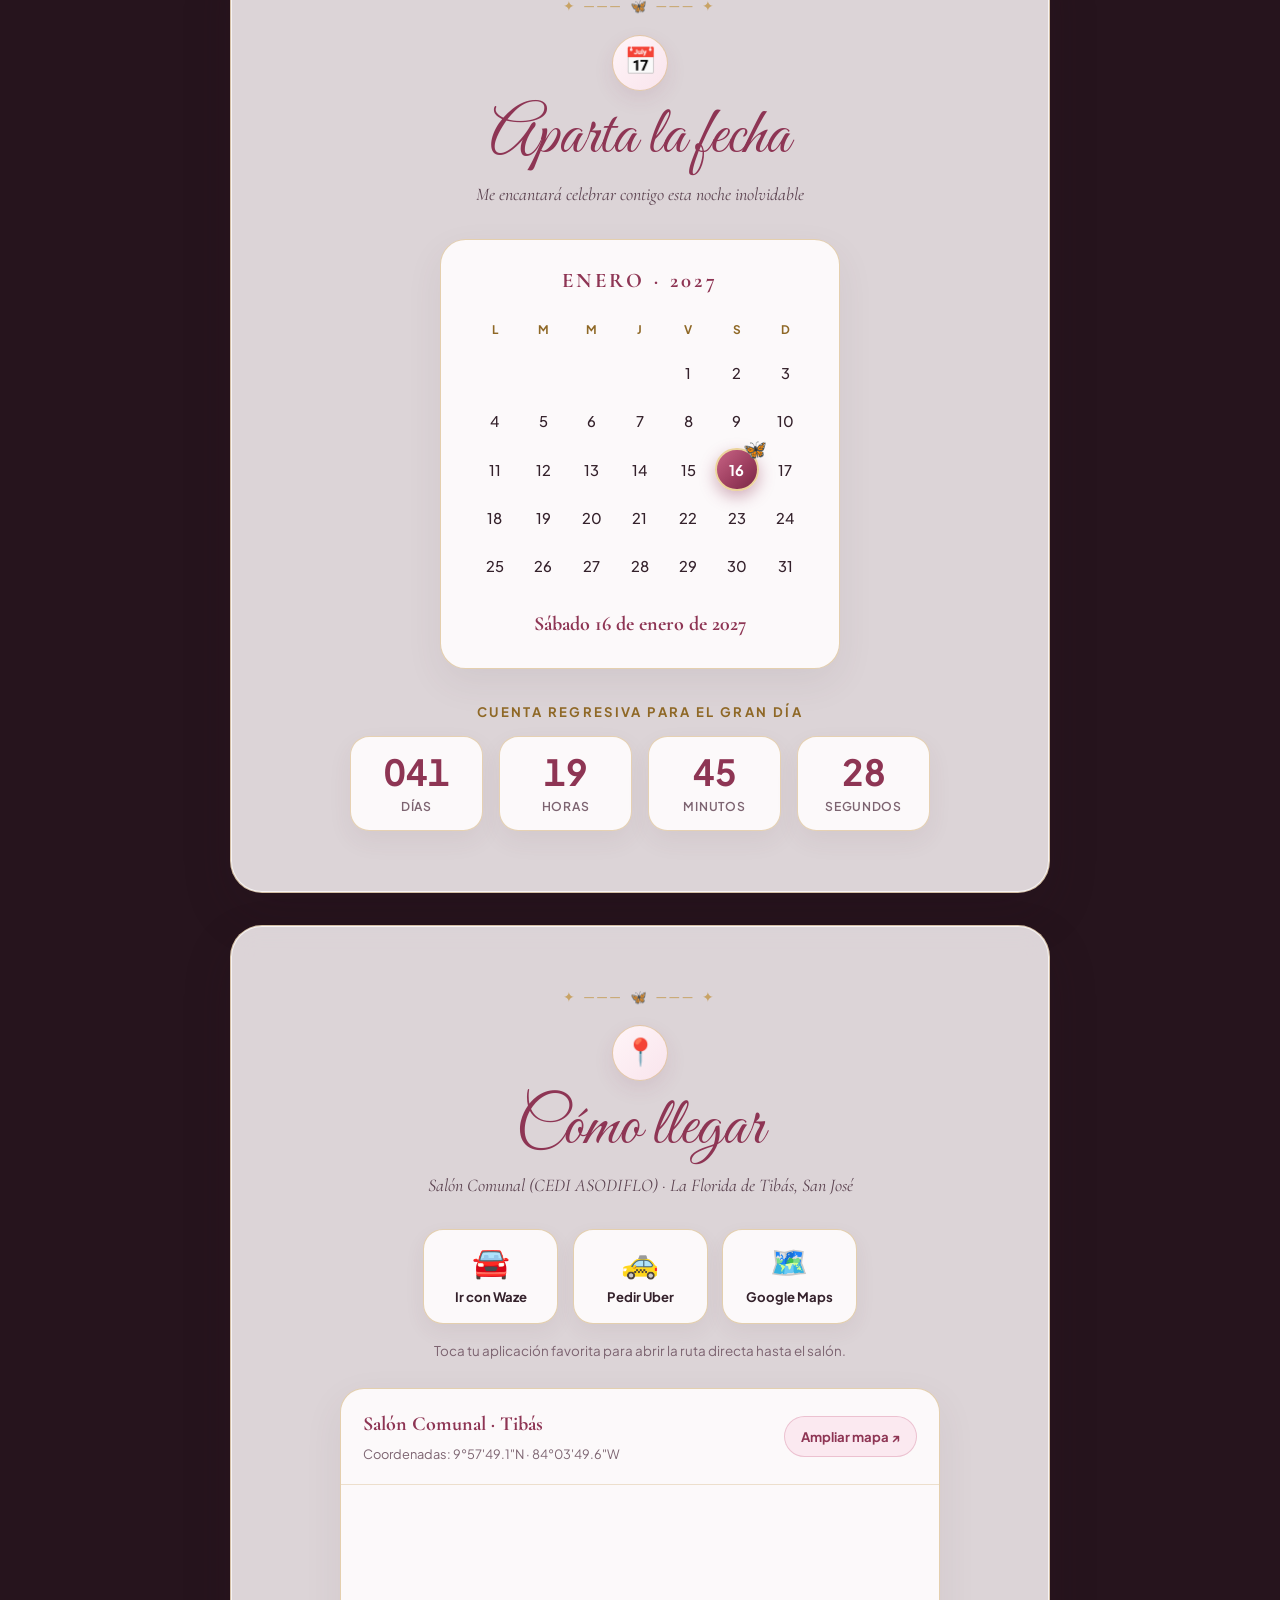
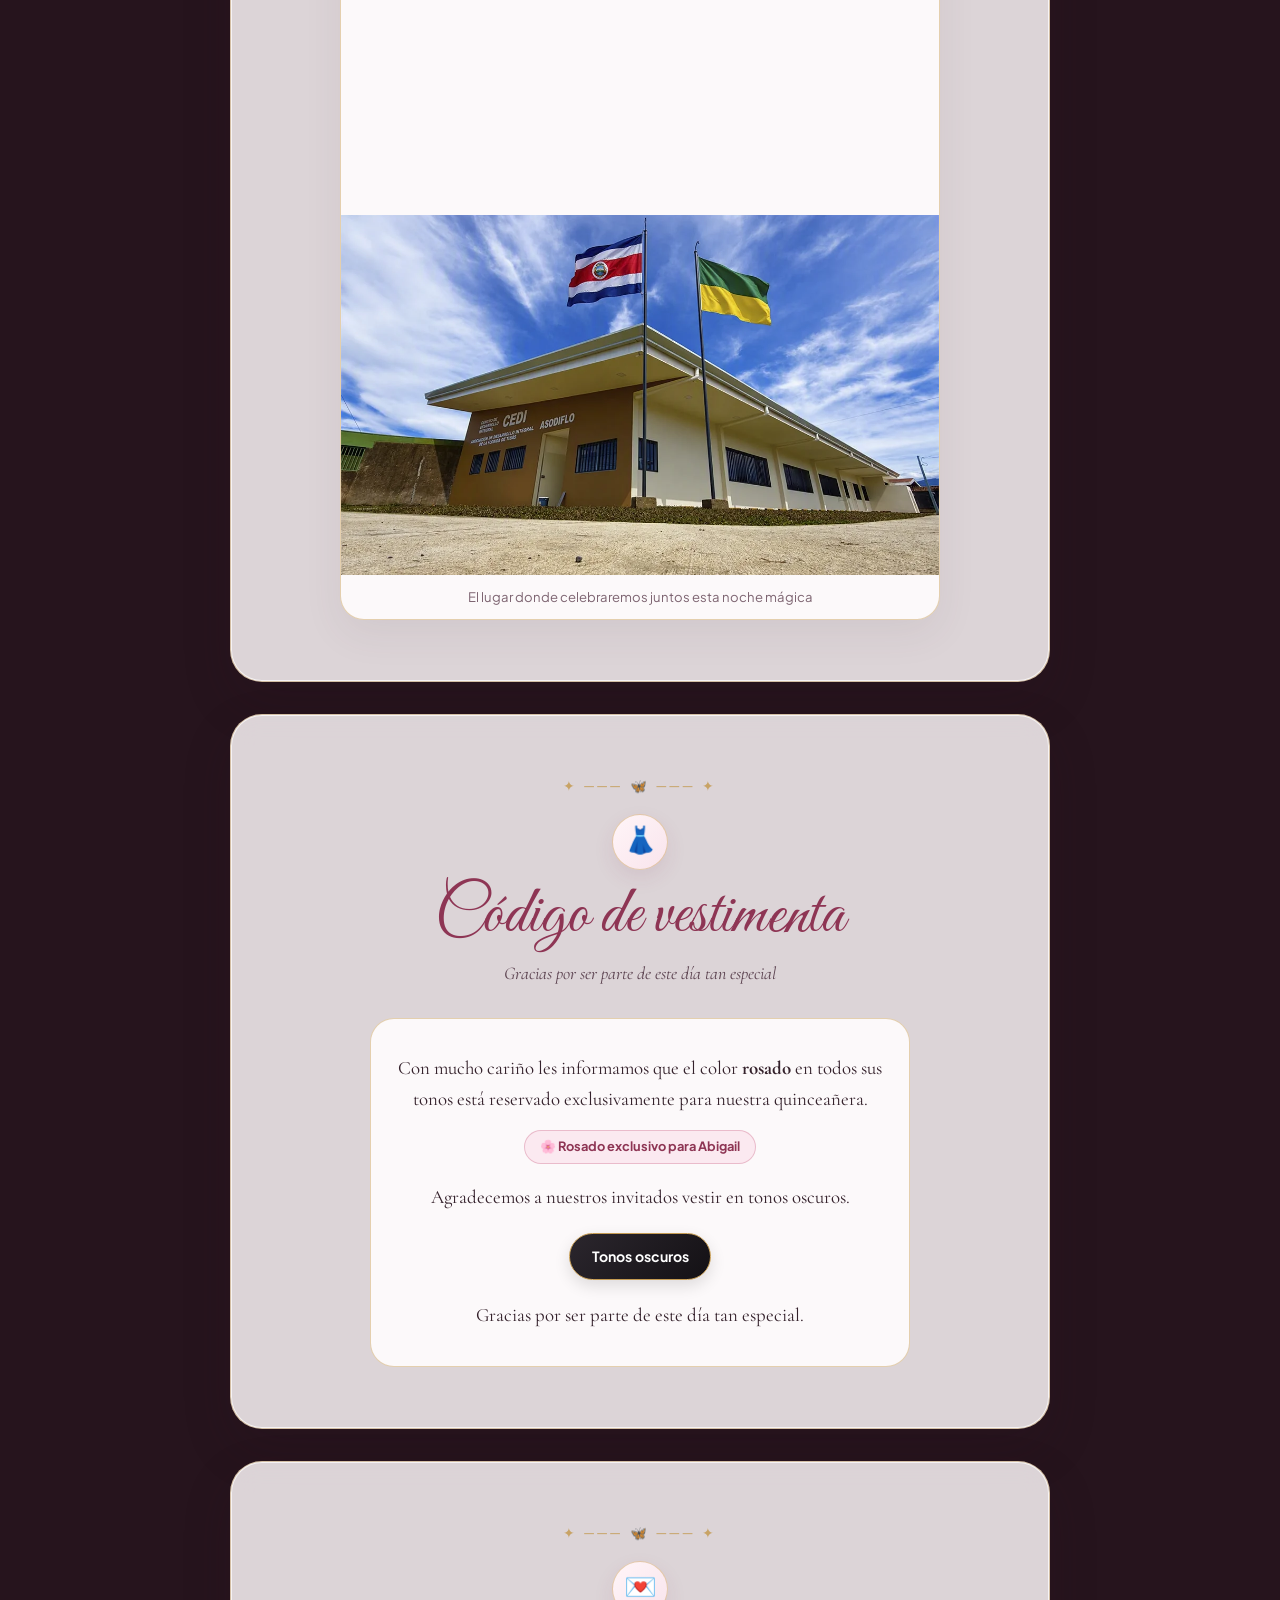
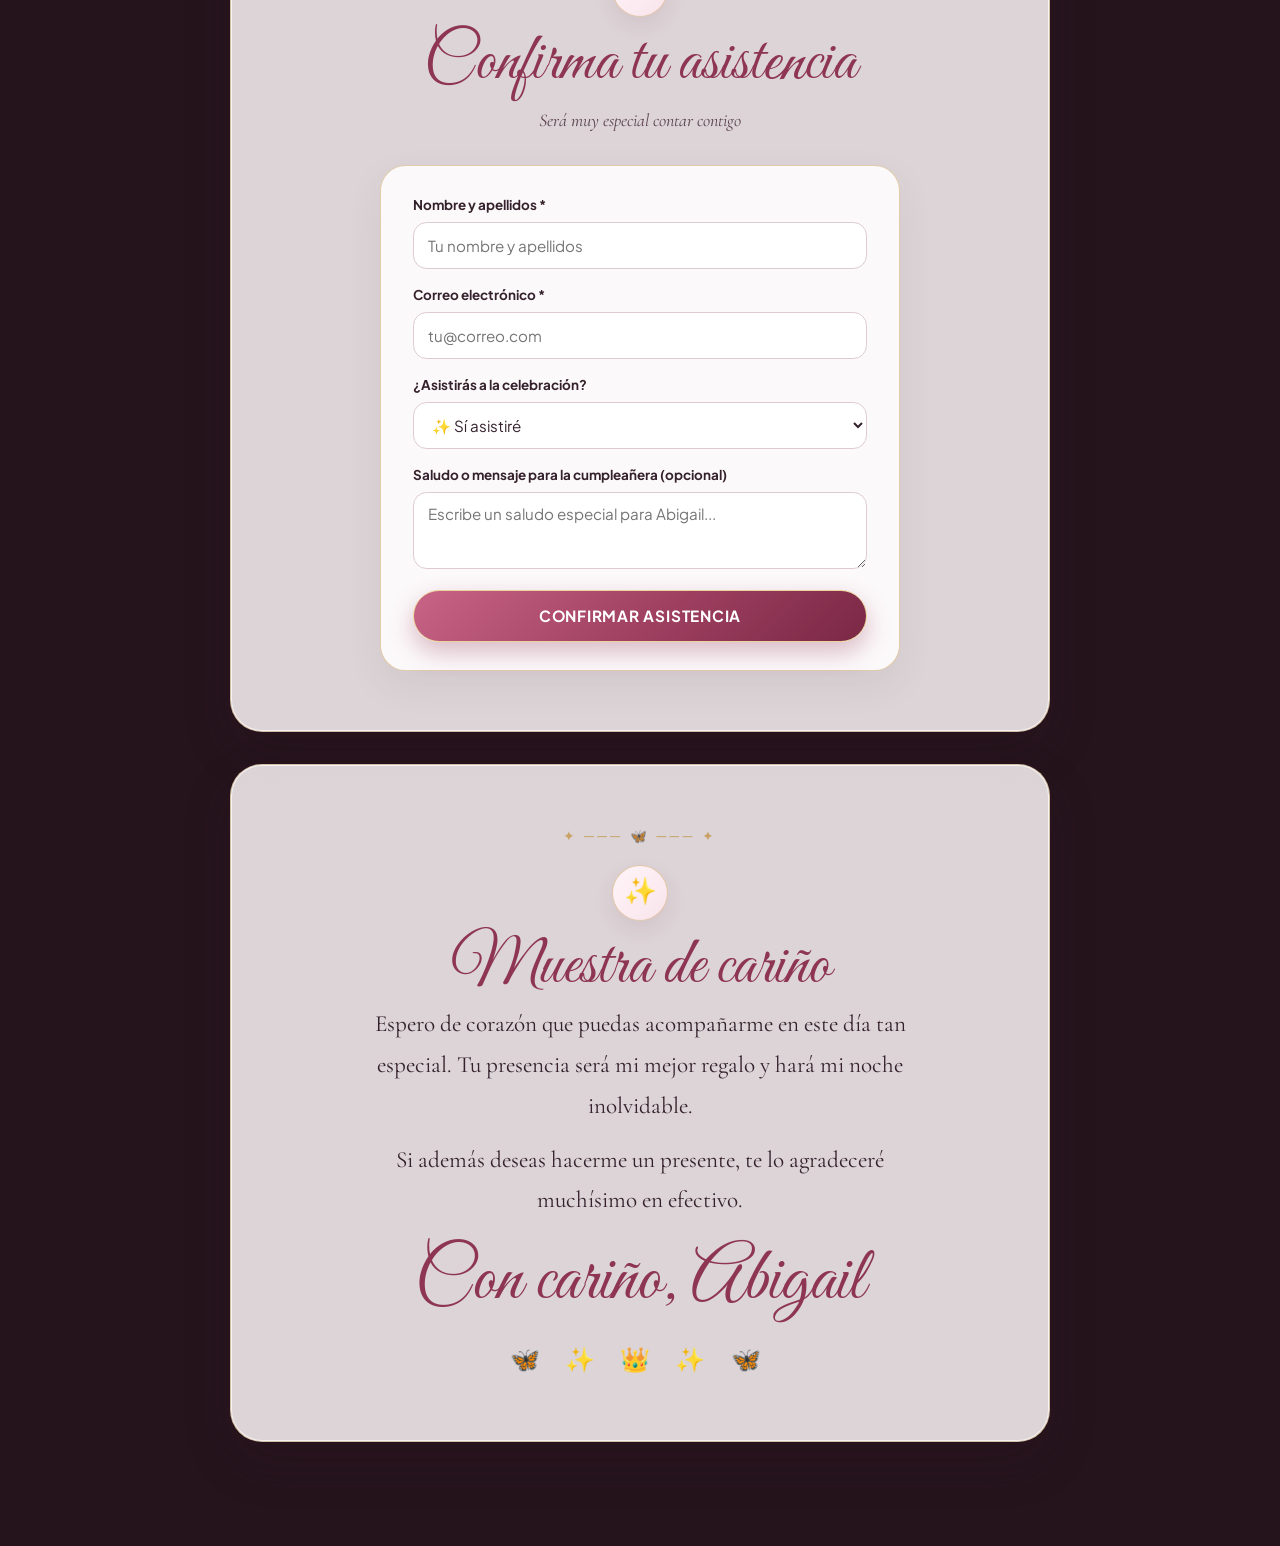
==== commit a86bcc19: "Ultimos Ajustes al Proyecto para salida a Produccion" ====
--- a/index.html
+++ b/index.html
@@ -3,26 +3,40 @@
 <head>
     <meta charset="UTF-8">
     <meta name="viewport" content="width=device-width, initial-scale=1">
-    <meta name="theme-color" content="#fffaf8">
-    <meta name="description" content="Invitación a los quince años de Abigail, el sábado 16 de enero de 2027.">
-    <title>Mis 15 años · Abigail</title>
+    <meta name="theme-color" content="#94445f">
+    <meta name="description" content="Invitación a los quince años de Abigail · Sábado 16 de enero de 2027 · Salón Comunal, Tibás, San José.">
+    <title>Mis 15 Años · Abigail</title>
     <link rel="preconnect" href="https://fonts.googleapis.com">
     <link rel="preconnect" href="https://fonts.gstatic.com" crossorigin>
-    <link href="https://fonts.googleapis.com/css2?family=Dancing+Script:wght@500;600;700&display=swap" rel="stylesheet">
+    <link href="https://fonts.googleapis.com/css2?family=Cormorant+Garamond:ital,wght@0,400;0,600;0,700;1,400;1,600&family=Dancing+Script:wght@600;700&family=Great+Vibes&family=Plus+Jakarta+Sans:wght@400;500;600;700&display=swap" rel="stylesheet">
     <style>
         :root {
             color-scheme: light;
-            --ink: #392d38;
-            --muted: #847580;
-            --rose: #bd6683;
-            --rose-dark: #94445f;
-            --rose-light: #f8e8ed;
-            --gold: #b28a50;
-            --paper: #fffaf8;
-            --white: #fff;
-            --line: #eadde1;
-            --serif: "Times New Roman", Times, serif;
-            --script: "Dancing Script", "Brush Script MT", cursive;
+            --ink: #34212b;
+            --ink-soft: #5c4350;
+            --muted: #7d6471;
+            --rose: #c86485;
+            --rose-dark: #8e3554;
+            --rose-deep: #5e1d35;
+            --rose-light: #fbe9f0;
+            --gold: #c59b52;
+            --gold-light: #ebd39c;
+            --gold-dark: #8f6826;
+            --gold-gradient: linear-gradient(135deg, #b6893e 0%, #f3dfb2 35%, #c59b52 70%, #8f6826 100%);
+            --rose-gradient: linear-gradient(135deg, #c86485 0%, #9e3f60 55%, #7a2845 100%);
+            --glass-bg: rgba(255, 250, 252, 0.84);
+            --glass-strong: rgba(255, 252, 253, 0.92);
+            --glass-border: rgba(197, 155, 82, 0.38);
+            --line: rgba(197, 155, 82, 0.28);
+            --white: #ffffff;
+            --success: #236b48;
+            --success-bg: #e8f7ef;
+            --error: #9c2b43;
+            --error-bg: #fdecef;
+            --serif: "Cormorant Garamond", Georgia, "Times New Roman", serif;
+            --script: "Great Vibes", "Dancing Script", cursive;
+            --script-alt: "Dancing Script", cursive;
+            --sans: "Plus Jakarta Sans", -apple-system, BlinkMacSystemFont, "Segoe UI", Roboto, sans-serif;
         }
 
         *,
@@ -31,134 +45,463 @@
             box-sizing: border-box;
         }
 
+        [hidden] {
+            display: none !important;
+        }
+
         html {
             scroll-behavior: smooth;
             scroll-padding-top: 2rem;
-            background: var(--paper);
+            background-color: #26141d;
         }
 
         body {
             min-width: 320px;
             margin: 0;
             color: var(--ink);
+            font-family: var(--serif);
+            font-size: 1.18rem;
+            line-height: 1.65;
+            overflow-x: hidden;
+            position: relative;
+        }
+
+        body.envelope-locked {
+            overflow: hidden;
+            height: 100svh;
+        }
+
+        /* =========================================================
+           FONDO FIJO CON LA FOTO DE LA CUMPLEAÑERA (fondo_abigail.jpg)
+           ========================================================= */
+        .page-background {
+            position: fixed;
+            inset: 0;
+            z-index: -2;
+            background-color: #2a1620;
+            background-image: url("fondo_abigail.jpg");
+            background-position: center 22%;
+            background-size: cover;
+            background-repeat: no-repeat;
+            transform: scale(1.02);
+            filter: saturate(1.06) contrast(1.02);
+        }
+
+        .page-background-veil {
+            position: fixed;
+            inset: 0;
+            z-index: -1;
             background:
-                radial-gradient(ellipse at 50% 0%, rgba(248, 232, 237, 0.65), transparent 34rem),
-                var(--paper);
-            font-family: var(--serif);
-            font-size: 1.1rem;
-            line-height: 1.65;
-        }
-
-        button,
-        input {
-            font: inherit;
-        }
-
-        button,
-        a,
-        input {
-            -webkit-tap-highlight-color: transparent;
-        }
-
-        a {
-            color: inherit;
-        }
-
-        button:focus-visible,
-        a:focus-visible,
-        input:focus-visible {
-            outline: 3px solid rgba(189, 102, 131, 0.55);
-            outline-offset: 4px;
-        }
-
-        .invitation {
-            width: min(100% - 2rem, 760px);
-            margin: 0 auto;
-        }
-
-        .hero {
-            min-height: min(850px, 100svh);
-            padding: clamp(4rem, 11vh, 7rem) 0 4rem;
+                radial-gradient(circle at 50% 18%, rgba(255, 240, 246, 0.30) 0%, rgba(255, 232, 240, 0.62) 48%, rgba(44, 20, 31, 0.78) 100%),
+                linear-gradient(180deg, rgba(255, 246, 250, 0.45) 0%, rgba(255, 242, 247, 0.72) 45%, rgba(255, 245, 249, 0.82) 100%);
+            backdrop-filter: blur(2px);
+        }
+
+        /* Mariposas ambientales flotando suavemente */
+        .ambient-butterflies {
+            position: fixed;
+            inset: 0;
+            pointer-events: none;
+            z-index: 0;
+            overflow: hidden;
+        }
+
+        .ambient-butterfly {
+            position: absolute;
+            font-size: 1.55rem;
+            opacity: 0.42;
+            filter: drop-shadow(0 4px 10px rgba(197, 155, 82, 0.5)) sepia(0.25) saturate(1.4) hue-rotate(315deg);
+            animation: float-across 18s linear infinite;
+        }
+
+        .ambient-butterfly.b1 { top: 14%; left: -5%; animation-duration: 20s; animation-delay: -2s; }
+        .ambient-butterfly.b2 { top: 38%; right: -5%; animation-name: float-left; animation-duration: 23s; animation-delay: -7s; font-size: 1.25rem; }
+        .ambient-butterfly.b3 { top: 68%; left: -5%; animation-duration: 25s; animation-delay: -11s; font-size: 1.35rem; }
+        .ambient-butterfly.b4 { top: 82%; right: -5%; animation-name: float-left; animation-duration: 19s; animation-delay: -4s; }
+
+        @keyframes float-across {
+            0% { transform: translate3d(-5vw, 0, 0) rotate(8deg); }
+            50% { transform: translate3d(52vw, -4vh, 0) rotate(-6deg); }
+            100% { transform: translate3d(110vw, 2vh, 0) rotate(8deg); }
+        }
+
+        @keyframes float-left {
+            0% { transform: translate3d(5vw, 0, 0) scaleX(-1) rotate(-8deg); }
+            50% { transform: translate3d(-52vw, 4vh, 0) scaleX(-1) rotate(6deg); }
+            100% { transform: translate3d(-110vw, -2vh, 0) scaleX(-1) rotate(-8deg); }
+        }
+
+        /* =========================================================
+           PRELUDIO INTERACTIVO: SOBRE REAL DORADO Y ROSA
+           ========================================================= */
+        .envelope-overlay {
+            position: fixed;
+            inset: 0;
+            z-index: 100;
             display: flex;
             flex-direction: column;
             align-items: center;
             justify-content: center;
+            padding: 1.5rem;
+            background:
+                radial-gradient(circle at 50% 30%, rgba(56, 23, 38, 0.55), rgba(28, 11, 19, 0.88)),
+                url("fondo_abigail.jpg") center 25% / cover no-repeat;
+            transition: opacity 0.85s ease, visibility 0.85s ease;
+        }
+
+        .envelope-overlay.hidden {
+            opacity: 0;
+            visibility: hidden;
+            pointer-events: none;
+        }
+
+        .envelope-card {
+            width: min(100%, 440px);
+            padding: 2.3rem 1.75rem 2rem;
+            border-radius: 2rem;
+            background: rgba(255, 250, 252, 0.92);
+            backdrop-filter: blur(16px);
+            border: 2px solid rgba(197, 155, 82, 0.55);
+            box-shadow:
+                0 25px 60px rgba(18, 6, 12, 0.55),
+                inset 0 0 0 6px rgba(255, 255, 255, 0.65);
             text-align: center;
-        }
-
-        .hero-butterfly {
+            position: relative;
+            animation: card-entrance 0.9s cubic-bezier(0.22, 1, 0.36, 1);
+        }
+
+        @keyframes card-entrance {
+            from { opacity: 0; transform: translateY(24px) scale(0.95); }
+            to { opacity: 1; transform: translateY(0) scale(1); }
+        }
+
+        .envelope-seal {
+            width: 5.4rem;
+            height: 5.4rem;
+            margin: 0 auto 1rem;
+            border-radius: 50%;
+            background: var(--gold-gradient);
+            display: grid;
+            place-items: center;
+            font-size: 2.5rem;
+            box-shadow:
+                0 10px 25px rgba(143, 104, 38, 0.4),
+                inset 0 2px 6px rgba(255, 255, 255, 0.8);
+            border: 3px solid var(--white);
+            animation: seal-pulse 3s ease-in-out infinite;
+        }
+
+        @keyframes seal-pulse {
+            0%, 100% { transform: scale(1); }
+            50% { transform: scale(1.06); }
+        }
+
+        .envelope-eyebrow {
+            margin: 0;
+            font-family: var(--sans);
+            font-size: 0.76rem;
+            font-weight: 700;
+            letter-spacing: 0.24em;
+            text-transform: uppercase;
+            color: var(--gold-dark);
+        }
+
+        .envelope-title {
+            margin: 0.25rem 0 0.2rem;
+            font-family: var(--script);
+            font-size: clamp(3.4rem, 13vw, 4.6rem);
+            font-weight: 400;
+            color: var(--rose-dark);
+            line-height: 1.05;
+        }
+
+        .envelope-subtitle {
+            margin: 0 0 1.4rem;
+            font-family: var(--serif);
+            font-style: italic;
+            font-size: 1.2rem;
+            color: var(--ink-soft);
+        }
+
+        .envelope-preview-photo {
+            width: 7.5rem;
+            height: 7.5rem;
+            margin: 0 auto 1.35rem;
+            border-radius: 50%;
+            padding: 4px;
+            background: var(--gold-gradient);
+            box-shadow: 0 10px 25px rgba(142, 53, 84, 0.25);
+        }
+
+        .envelope-preview-photo img {
+            width: 100%;
+            height: 100%;
+            object-fit: cover;
+            object-position: center 22%;
+            border-radius: 50%;
             display: block;
-            margin: 0 0 0.8rem;
-            font-family: sans-serif;
-            font-size: clamp(6rem, 24vw, 10rem);
-            line-height: 1;
-            filter: drop-shadow(0 12px 18px rgba(160, 94, 126, 0.18));
-            animation: butterfly-float 4s ease-in-out infinite;
-        }
-
-        .eyebrow {
-            margin: 0 0 0.2rem;
+            border: 2px solid var(--white);
+        }
+
+        .open-invitation-btn {
+            width: 100%;
+            padding: 1rem 1.8rem;
+            border: 0;
+            border-radius: 999px;
+            background: var(--rose-gradient);
+            color: var(--white);
+            font-family: var(--sans);
+            font-size: 0.98rem;
+            font-weight: 700;
+            letter-spacing: 0.08em;
+            text-transform: uppercase;
+            cursor: pointer;
+            box-shadow: 0 12px 28px rgba(142, 53, 84, 0.38);
+            transition: transform 0.2s ease, box-shadow 0.2s ease;
+            display: inline-flex;
+            align-items: center;
+            justify-content: center;
+            gap: 0.6rem;
+        }
+
+        .open-invitation-btn:hover {
+            transform: translateY(-2px);
+            box-shadow: 0 16px 34px rgba(142, 53, 84, 0.5);
+        }
+
+        /* =========================================================
+           BOTONES FLOTANTES (MÚSICA + ACCESO CLIENTE)
+           ========================================================= */
+        .floating-controls {
+            position: fixed;
+            bottom: 1.25rem;
+            right: 1.25rem;
+            z-index: 50;
+            display: flex;
+            flex-direction: column;
+            gap: 0.65rem;
+        }
+
+        .fab-btn {
+            width: 3.25rem;
+            height: 3.25rem;
+            border-radius: 50%;
+            border: 2px solid rgba(197, 155, 82, 0.65);
+            background: rgba(255, 250, 252, 0.92);
+            backdrop-filter: blur(10px);
+            color: var(--rose-dark);
+            box-shadow: 0 10px 25px rgba(52, 33, 43, 0.22);
+            display: grid;
+            place-items: center;
+            cursor: pointer;
+            font-size: 1.2rem;
+            transition: transform 0.2s ease, background 0.2s ease;
+        }
+
+        .fab-btn:hover {
+            transform: scale(1.08);
+            background: var(--white);
+        }
+
+        .fab-btn.playing {
+            background: var(--rose-gradient);
+            color: var(--white);
+            border-color: var(--gold-light);
+            animation: pulse-ring 2.4s infinite;
+        }
+
+        .fab-btn.authenticated {
+            background: var(--gold-gradient);
+            color: #2b1803;
+            border-color: var(--white);
+        }
+
+        @keyframes pulse-ring {
+            0% { box-shadow: 0 0 0 0 rgba(200, 100, 133, 0.55); }
+            70% { box-shadow: 0 0 0 14px rgba(200, 100, 133, 0); }
+            100% { box-shadow: 0 0 0 0 rgba(200, 100, 133, 0); }
+        }
+
+        /* =========================================================
+           CONTENEDOR PRINCIPAL Y TARJETAS GLASSMORPHISM
+           ========================================================= */
+        .invitation {
+            position: relative;
+            z-index: 2;
+            width: min(100% - 1.5rem, 820px);
+            margin: 0 auto;
+            padding: 1.25rem 0 4.5rem;
+        }
+
+        .glass-section {
+            position: relative;
+            margin: 0 auto 2rem;
+            padding: clamp(2.4rem, 6vw, 3.8rem) clamp(1.25rem, 5vw, 3rem);
+            border-radius: 2rem;
+            background: var(--glass-bg);
+            backdrop-filter: blur(14px);
+            -webkit-backdrop-filter: blur(14px);
+            border: 1.5px solid var(--glass-border);
+            box-shadow:
+                0 20px 50px rgba(42, 20, 31, 0.16),
+                inset 0 0 0 1px rgba(255, 255, 255, 0.75);
+            text-align: center;
+            overflow: hidden;
+        }
+
+        .glass-section::before {
+            content: "✦ ─── 🦋 ─── ✦";
+            display: block;
+            margin-bottom: 1rem;
             color: var(--gold);
             font-family: var(--serif);
-            font-size: 0.82rem;
-            letter-spacing: 0.22em;
+            font-size: 0.85rem;
+            letter-spacing: 0.25em;
+            opacity: 0.85;
+        }
+
+        /* =========================================================
+           HERO PRINCIPAL CON MARCO ESPEJO REAL DE ABIGAIL
+           ========================================================= */
+        .hero {
+            padding-top: clamp(2.2rem, 5vw, 3.5rem);
+            background: linear-gradient(
+                180deg,
+                rgba(255, 250, 252, 0.78) 0%,
+                rgba(255, 246, 250, 0.88) 65%,
+                rgba(255, 250, 252, 0.93) 100%
+            );
+        }
+
+        .hero-crown {
+            display: inline-block;
+            font-size: 2.3rem;
+            line-height: 1;
+            margin-bottom: 0.3rem;
+            filter: drop-shadow(0 6px 12px rgba(197, 155, 82, 0.35));
+            animation: butterfly-float 4s ease-in-out infinite;
+        }
+
+        .eyebrow {
+            margin: 0 0 0.3rem;
+            color: var(--gold-dark);
+            font-family: var(--sans);
+            font-size: 0.78rem;
+            font-weight: 700;
+            letter-spacing: 0.26em;
             text-transform: uppercase;
-        }
-
-        h1,
-        h2,
-        .script {
-            font-family: var(--script);
-            font-weight: 600;
         }
 
         h1 {
             margin: 0;
             color: var(--rose-dark);
-            font-size: clamp(4.4rem, 17vw, 7rem);
-            line-height: 1.05;
-        }
-
-        .hero-date {
-            margin: 0.55rem 0 1.8rem;
-            color: var(--muted);
-            font-size: 1rem;
-            letter-spacing: 0.12em;
+            font-family: var(--script);
+            font-weight: 400;
+            font-size: clamp(4.5rem, 16vw, 7.2rem);
+            line-height: 1.02;
+            text-shadow: 0 4px 18px rgba(142, 53, 84, 0.16);
+        }
+
+        .hero-subtitle-badge {
+            display: inline-flex;
+            align-items: center;
+            gap: 0.6rem;
+            margin: 0.4rem 0 1.5rem;
+            padding: 0.42rem 1.35rem;
+            border-radius: 999px;
+            background: linear-gradient(135deg, rgba(251, 233, 240, 0.95), rgba(235, 211, 156, 0.45));
+            border: 1px solid rgba(197, 155, 82, 0.5);
+            color: var(--rose-deep);
+            font-family: var(--sans);
+            font-size: 0.82rem;
+            font-weight: 700;
+            letter-spacing: 0.16em;
+            text-transform: uppercase;
+        }
+
+        .mirror-portrait-wrapper {
+            position: relative;
+            width: min(100%, 430px);
+            margin: 0.5rem auto 1.8rem;
+            padding: 10px;
+            border-radius: 240px 240px 36px 36px;
+            background: var(--gold-gradient);
+            box-shadow:
+                0 22px 50px rgba(94, 29, 53, 0.28),
+                0 0 0 6px rgba(255, 255, 255, 0.75),
+                0 0 35px rgba(197, 155, 82, 0.35);
+        }
+
+        .mirror-portrait-inner {
+            position: relative;
+            overflow: hidden;
+            border-radius: 230px 230px 28px 28px;
+            border: 3px solid var(--white);
+            aspect-ratio: 3 / 4;
+            background: #f8e8ed;
+        }
+
+        .mirror-portrait-inner img {
+            width: 100%;
+            height: 100%;
+            object-fit: cover;
+            object-position: center 18%;
+            display: block;
+            transition: transform 0.8s ease;
+        }
+
+        .mirror-portrait-wrapper:hover .mirror-portrait-inner img {
+            transform: scale(1.03);
+        }
+
+        .mirror-portrait-caption {
+            position: absolute;
+            bottom: 0;
+            inset-inline: 0;
+            padding: 2.2rem 1rem 0.9rem;
+            background: linear-gradient(180deg, transparent 0%, rgba(44, 16, 28, 0.78) 100%);
+            color: var(--white);
+            font-family: var(--script-alt);
+            font-size: clamp(1.55rem, 5vw, 2rem);
+            letter-spacing: 0.03em;
+            text-shadow: 0 2px 8px rgba(0, 0, 0, 0.45);
         }
 
         .music-player {
-            width: min(100%, 420px);
-            padding: 1rem 1.15rem;
+            width: min(100%, 440px);
+            margin: 0 auto 1.8rem;
+            padding: 0.95rem 1.2rem;
             display: grid;
-            grid-template-columns: 3rem minmax(0, 1fr);
+            grid-template-columns: 3.2rem minmax(0, 1fr);
             align-items: center;
-            gap: 0.8rem;
-            border: 1px solid rgba(189, 102, 131, 0.15);
-            border-radius: 1.25rem;
-            background: rgba(255, 255, 255, 0.86);
-            box-shadow: 0 12px 35px rgba(93, 58, 73, 0.08);
+            gap: 0.9rem;
+            border: 1px solid rgba(197, 155, 82, 0.45);
+            border-radius: 1.35rem;
+            background: var(--glass-strong);
+            box-shadow: 0 12px 32px rgba(93, 58, 73, 0.1);
             text-align: left;
         }
 
         .play-button {
-            width: 3rem;
-            height: 3rem;
+            width: 3.2rem;
+            height: 3.2rem;
             padding: 0;
             display: grid;
             place-items: center;
-            border: 0;
+            border: 2px solid var(--gold-light);
             border-radius: 50%;
             color: var(--white);
-            background: var(--rose);
+            background: var(--rose-gradient);
             cursor: pointer;
-            font-family: Arial, sans-serif;
-            font-size: 1.2rem;
-            transition: background 160ms ease, transform 160ms ease;
+            font-family: var(--sans);
+            font-size: 1.15rem;
+            box-shadow: 0 6px 16px rgba(142, 53, 84, 0.3);
+            transition: transform 160ms ease, box-shadow 160ms ease;
         }
 
         .play-button:hover {
             transform: scale(1.06);
-            background: var(--rose-dark);
+            box-shadow: 0 8px 22px rgba(142, 53, 84, 0.42);
         }
 
         .track-heading {
@@ -166,15 +509,15 @@
             align-items: center;
             justify-content: space-between;
             gap: 0.75rem;
-            margin-bottom: 0.2rem;
+            margin-bottom: 0.25rem;
         }
 
         .track-title {
             overflow: hidden;
             color: var(--ink);
-            font-family: Arial, sans-serif;
+            font-family: var(--sans);
             font-size: 0.86rem;
-            font-weight: 600;
+            font-weight: 700;
             text-overflow: ellipsis;
             white-space: nowrap;
         }
@@ -182,33 +525,33 @@
         .track-status,
         .track-time {
             color: var(--muted);
-            font-family: Arial, sans-serif;
+            font-family: var(--sans);
             font-size: 0.72rem;
+            font-weight: 600;
         }
 
         .track-progress {
             width: 100%;
-            height: 0.3rem;
-            margin: 0.25rem 0 0;
+            height: 0.34rem;
+            margin: 0.2rem 0 0;
             display: block;
-            accent-color: var(--rose);
+            accent-color: var(--rose-dark);
             cursor: pointer;
         }
 
         .track-time {
-            margin-top: 0.1rem;
+            margin-top: 0.2rem;
             display: flex;
             justify-content: space-between;
         }
 
         .music-message {
             grid-column: 1 / -1;
-            min-height: 0;
             margin: 0;
             color: var(--rose-dark);
-            font-size: 0.88rem;
+            font-family: var(--sans);
+            font-size: 0.82rem;
             line-height: 1.4;
-            text-align: left;
         }
 
         .music-message:empty {
@@ -216,90 +559,184 @@
         }
 
         .intro-copy {
-            max-width: 590px;
-            margin: 2rem auto 0;
-            font-family: var(--serif);
-            font-size: clamp(1.12rem, 4.5vw, 1.35rem);
+            max-width: 600px;
+            margin: 0 auto;
+            font-size: clamp(1.22rem, 4.2vw, 1.45rem);
             line-height: 1.75;
+            color: var(--ink);
         }
 
         .intro-copy p {
             margin: 0;
         }
 
-        .intro-copy .script {
-            margin-top: 0.3rem;
+        .intro-copy .script-highlight {
+            margin-top: 0.5rem;
             color: var(--rose-dark);
-            font-size: clamp(3.1rem, 12vw, 4.3rem);
-            line-height: 1.2;
+            font-family: var(--script);
+            font-size: clamp(3.3rem, 11vw, 4.6rem);
+            line-height: 1.15;
         }
 
         .scroll-cue {
-            margin-top: 1.8rem;
-            color: var(--gold);
-            font-size: 0.9rem;
-            letter-spacing: 0.12em;
+            display: inline-flex;
+            flex-direction: column;
+            align-items: center;
+            margin-top: 1.4rem;
+            color: var(--gold-dark);
+            font-family: var(--sans);
+            font-size: 0.78rem;
+            font-weight: 700;
+            letter-spacing: 0.18em;
+            text-transform: uppercase;
+            text-decoration: none;
         }
 
         .scroll-cue span {
-            display: block;
-            font-family: Arial, sans-serif;
-            font-size: 1.4rem;
-            line-height: 1.2;
-        }
-
-        .section {
-            position: relative;
-            margin: 0 auto;
-            padding: clamp(3.25rem, 9vw, 5rem) clamp(1rem, 5vw, 2.75rem);
-            border-top: 1px solid var(--line);
-            text-align: center;
-        }
-
+            font-size: 1.35rem;
+            line-height: 1.1;
+            animation: bounce-down 2s infinite;
+        }
+
+        @keyframes bounce-down {
+            0%, 100% { transform: translateY(0); }
+            50% { transform: translateY(5px); }
+        }
+
+        /* =========================================================
+           ENCABEZADOS DE SECCIÓN
+           ========================================================= */
         .section-icon {
-            margin: 0 0 0.4rem;
-            font-family: sans-serif;
-            font-size: 2rem;
-            line-height: 1.2;
-        }
-
-        .section h2 {
+            width: 3.5rem;
+            height: 3.5rem;
+            margin: 0 auto 0.65rem;
+            border-radius: 50%;
+            background: linear-gradient(135deg, #fff5f8, #f9e4ec);
+            border: 1px solid rgba(197, 155, 82, 0.45);
+            display: grid;
+            place-items: center;
+            font-size: 1.65rem;
+            box-shadow: 0 8px 20px rgba(142, 53, 84, 0.1);
+        }
+
+        .glass-section h2 {
             margin: 0;
             color: var(--rose-dark);
-            font-size: clamp(2.7rem, 9vw, 3.5rem);
-            line-height: 1.2;
+            font-family: var(--script);
+            font-weight: 400;
+            font-size: clamp(3rem, 10vw, 4.1rem);
+            line-height: 1.12;
         }
 
         .section-lead {
-            margin: 0.45rem 0 1.8rem;
-            color: var(--muted);
-            font-size: 1rem;
-        }
-
+            margin: 0.35rem auto 1.8rem;
+            max-width: 520px;
+            color: var(--ink-soft);
+            font-size: 1.12rem;
+            font-style: italic;
+        }
+
+        .client-badge {
+            display: inline-flex;
+            align-items: center;
+            gap: 0.4rem;
+            margin-bottom: 0.6rem;
+            padding: 0.3rem 0.85rem;
+            border-radius: 999px;
+            background: var(--gold-gradient);
+            color: #2b1803;
+            font-family: var(--sans);
+            font-size: 0.72rem;
+            font-weight: 700;
+            letter-spacing: 0.08em;
+            text-transform: uppercase;
+        }
+
+        /* =========================================================
+           GALERÍA DE RECUERDOS (OCULTA HASTA AUTENTICACIÓN)
+           ========================================================= */
+        .memories-grid {
+            display: grid;
+            grid-template-columns: repeat(auto-fit, minmax(150px, 1fr));
+            gap: 0.9rem;
+            margin-top: 1.2rem;
+        }
+
+        .memory-card {
+            position: relative;
+            border-radius: 1.15rem;
+            overflow: hidden;
+            border: 2px solid rgba(197, 155, 82, 0.5);
+            background: var(--white);
+            box-shadow: 0 10px 24px rgba(52, 33, 43, 0.1);
+            aspect-ratio: 4 / 5;
+            cursor: pointer;
+            padding: 0;
+            transition: transform 0.25s ease, box-shadow 0.25s ease;
+        }
+
+        .memory-card.featured {
+            grid-column: span 2;
+            aspect-ratio: 16 / 11;
+        }
+
+        .memory-card:hover {
+            transform: translateY(-4px);
+            box-shadow: 0 16px 32px rgba(142, 53, 84, 0.22);
+        }
+
+        .memory-card img {
+            width: 100%;
+            height: 100%;
+            object-fit: cover;
+            display: block;
+            transition: transform 0.5s ease;
+        }
+
+        .memory-card:hover img {
+            transform: scale(1.05);
+        }
+
+        .memory-label {
+            position: absolute;
+            bottom: 0;
+            inset-inline: 0;
+            padding: 1.2rem 0.65rem 0.5rem;
+            background: linear-gradient(180deg, transparent, rgba(38, 14, 25, 0.8));
+            color: var(--white);
+            font-family: var(--sans);
+            font-size: 0.75rem;
+            font-weight: 600;
+            letter-spacing: 0.04em;
+        }
+
+        /* =========================================================
+           CALENDARIO Y CUENTA REGRESIVA
+           ========================================================= */
         .calendar-card {
-            width: min(100%, 390px);
+            width: min(100%, 400px);
             margin: 0 auto;
-            padding: 1.35rem clamp(1rem, 5vw, 2rem) 1.5rem;
-            border: 1px solid var(--line);
-            border-radius: 1.5rem;
-            background: var(--white);
-            box-shadow: 0 14px 38px rgba(93, 58, 73, 0.06);
+            padding: 1.5rem clamp(1rem, 5vw, 2rem) 1.65rem;
+            border: 1.5px solid rgba(197, 155, 82, 0.45);
+            border-radius: 1.6rem;
+            background: var(--glass-strong);
+            box-shadow: 0 14px 36px rgba(93, 58, 73, 0.08);
         }
 
         .calendar-month {
             margin: 0 0 1rem;
             color: var(--rose-dark);
             font-family: var(--serif);
-            font-size: 1.2rem;
-            font-weight: 700;
-            letter-spacing: 0.12em;
+            font-size: 1.3rem;
+            font-weight: 700;
+            letter-spacing: 0.16em;
             text-transform: uppercase;
         }
 
         .calendar-grid {
             display: grid;
             grid-template-columns: repeat(7, minmax(0, 1fr));
-            gap: 0.28rem;
+            gap: 0.32rem;
             align-items: center;
         }
 
@@ -312,9 +749,9 @@
 
         .calendar-weekday {
             min-height: 2rem;
-            color: var(--muted);
-            font-family: Arial, sans-serif;
-            font-size: 0.72rem;
+            color: var(--gold-dark);
+            font-family: var(--sans);
+            font-size: 0.74rem;
             font-weight: 700;
             text-transform: uppercase;
         }
@@ -324,8 +761,9 @@
             aspect-ratio: 1;
             border-radius: 50%;
             color: var(--ink);
-            font-family: Arial, sans-serif;
+            font-family: var(--sans);
             font-size: 0.92rem;
+            font-weight: 500;
         }
 
         .calendar-day.empty {
@@ -334,14 +772,15 @@
 
         .calendar-day.event-day {
             color: var(--white);
-            background: var(--rose);
-            box-shadow: 0 4px 14px rgba(189, 102, 131, 0.28);
-            font-weight: 700;
+            background: var(--rose-gradient);
+            box-shadow: 0 6px 16px rgba(142, 53, 84, 0.38);
+            font-weight: 700;
+            border: 2px solid var(--gold-light);
         }
 
         .calendar-butterfly {
             position: absolute;
-            top: -0.65rem;
+            top: -0.7rem;
             right: -0.65rem;
             font-size: 1.2rem;
             line-height: 1;
@@ -351,69 +790,86 @@
             margin: 1.25rem 0 0;
             color: var(--rose-dark);
             font-family: var(--serif);
-            font-size: 1.18rem;
+            font-size: 1.25rem;
             font-weight: 700;
         }
 
         .countdown {
-            width: min(100%, 560px);
+            width: min(100%, 580px);
             margin: 2rem auto 0;
         }
 
         .countdown-label {
             margin: 0 0 0.85rem;
-            color: var(--muted);
-            font-size: 1rem;
+            color: var(--gold-dark);
+            font-family: var(--sans);
+            font-size: 0.82rem;
+            font-weight: 700;
+            letter-spacing: 0.18em;
+            text-transform: uppercase;
         }
 
         .countdown-units {
             display: grid;
             grid-template-columns: repeat(4, minmax(0, 1fr));
-            gap: clamp(0.45rem, 3vw, 1rem);
+            gap: clamp(0.5rem, 2.5vw, 1rem);
         }
 
         .countdown-unit {
-            padding: 0.75rem 0.3rem;
-            border: 1px solid var(--line);
-            border-radius: 1rem;
-            background: var(--white);
+            padding: 0.9rem 0.35rem;
+            border: 1.5px solid rgba(197, 155, 82, 0.42);
+            border-radius: 1.2rem;
+            background: var(--glass-strong);
+            box-shadow: 0 10px 24px rgba(93, 58, 73, 0.07);
         }
 
         .countdown-value {
             display: block;
             color: var(--rose-dark);
-            font-family: Arial, sans-serif;
-            font-size: clamp(1.45rem, 7vw, 2.2rem);
+            font-family: var(--sans);
+            font-size: clamp(1.5rem, 6.5vw, 2.25rem);
             font-variant-numeric: tabular-nums;
             font-weight: 700;
-            line-height: 1.2;
+            line-height: 1.15;
         }
 
         .countdown-unit span:last-child {
+            display: block;
+            margin-top: 0.2rem;
             color: var(--muted);
-            font-size: 0.85rem;
-        }
-
+            font-family: var(--sans);
+            font-size: 0.76rem;
+            font-weight: 600;
+            text-transform: uppercase;
+            letter-spacing: 0.06em;
+        }
+
+        /* =========================================================
+           UBICACIÓN Y NAVEGACIÓN
+           ========================================================= */
         .location-icons {
             display: flex;
+            flex-wrap: wrap;
             justify-content: center;
-            gap: 1rem;
+            gap: 0.9rem;
             margin: 1.25rem 0 0;
         }
 
         .location-option {
-            min-width: 118px;
-            padding: 1rem 1.25rem 0.8rem;
-            border: 1px solid var(--line);
-            border-radius: 1.2rem;
-            background: var(--white);
+            min-width: 135px;
+            padding: 0.95rem 1.35rem;
+            border: 1.5px solid rgba(197, 155, 82, 0.45);
+            border-radius: 1.25rem;
+            background: var(--glass-strong);
             text-decoration: none;
-            transition: border-color 160ms ease, transform 160ms ease;
-        }
-
-        .location-option[href]:hover {
-            transform: translateY(-2px);
+            box-shadow: 0 8px 20px rgba(93, 58, 73, 0.07);
+            transition: border-color 160ms ease, transform 160ms ease, box-shadow 160ms ease;
+        }
+
+        .location-option:hover {
+            transform: translateY(-3px);
             border-color: var(--rose);
+            box-shadow: 0 12px 26px rgba(142, 53, 84, 0.16);
         }
 
         .location-option span {
@@ -421,38 +877,44 @@
         }
 
         .location-icon {
-            font-family: sans-serif;
-            font-size: 2rem;
-            line-height: 1.3;
+            font-size: 1.9rem;
+            line-height: 1.25;
         }
 
         .location-name {
-            color: var(--muted);
-            font-family: Arial, sans-serif;
-            font-size: 0.78rem;
-            font-weight: 600;
+            margin-top: 0.2rem;
+            color: var(--ink);
+            font-family: var(--sans);
+            font-size: 0.82rem;
+            font-weight: 700;
         }
 
         .location-note {
             margin: 1rem 0 0;
             color: var(--muted);
-            font-size: 0.9rem;
+            font-family: var(--sans);
+            font-size: 0.84rem;
         }
 
         .venue-details {
-            width: min(100%, 560px);
-            margin: 1.8rem auto 0;
+            width: min(100%, 600px);
+            margin: 1.6rem auto 0;
             overflow: hidden;
-            border: 1px solid var(--line);
-            border-radius: 1.4rem;
-            background: var(--white);
-            box-shadow: 0 14px 38px rgba(93, 58, 73, 0.06);
+            border: 1.5px solid rgba(197, 155, 82, 0.45);
+            border-radius: 1.5rem;
+            background: var(--glass-strong);
+            box-shadow: 0 14px 38px rgba(93, 58, 73, 0.08);
             text-align: left;
         }
 
         .venue-address {
-            padding: 1.1rem 1.25rem;
+            padding: 1.2rem 1.4rem;
             border-bottom: 1px solid var(--line);
+            display: flex;
+            flex-wrap: wrap;
+            align-items: center;
+            justify-content: space-between;
+            gap: 0.75rem;
         }
 
         .venue-address p {
@@ -461,203 +923,536 @@
 
         .venue-name {
             color: var(--rose-dark);
-            font-size: 1.12rem;
+            font-size: 1.25rem;
             font-weight: 700;
         }
 
         .venue-coordinates {
-            margin-top: 0.2rem !important;
+            margin-top: 0.15rem !important;
             color: var(--muted);
-            font-family: Arial, sans-serif;
+            font-family: var(--sans);
+            font-size: 0.8rem;
+        }
+
+        .venue-map-link {
+            display: inline-flex;
+            align-items: center;
+            gap: 0.4rem;
+            padding: 0.55rem 1rem;
+            border-radius: 999px;
+            background: var(--rose-light);
+            color: var(--rose-dark);
+            font-family: var(--sans);
             font-size: 0.82rem;
-        }
-
-        .venue-address a {
-            display: inline-block;
-            margin-top: 0.4rem;
-            color: var(--rose-dark);
-            font-size: 0.92rem;
-            text-underline-offset: 0.18em;
+            font-weight: 700;
+            text-decoration: none;
+            border: 1px solid rgba(200, 100, 133, 0.3);
         }
 
         .venue-map {
             width: 100%;
-            height: clamp(250px, 65vw, 340px);
+            height: clamp(250px, 60vw, 330px);
             display: block;
             border: 0;
         }
 
         .venue-photo {
             width: 100%;
-            max-height: 400px;
+            max-height: 360px;
             display: block;
             object-fit: cover;
         }
 
         .venue-caption {
-            padding: 0.65rem 1rem;
+            padding: 0.7rem 1rem;
+            margin: 0;
             color: var(--muted);
-            font-size: 0.85rem;
+            font-family: var(--sans);
+            font-size: 0.82rem;
             text-align: center;
         }
 
+        /* =========================================================
+           CÓDIGO DE VESTIMENTA
+           ========================================================= */
         .dress-card {
-            width: min(100%, 510px);
+            width: min(100%, 540px);
             margin: 0 auto;
-            padding: 1.6rem 1.25rem;
-            border: 1px solid var(--line);
-            border-radius: 1.4rem;
-            background: var(--white);
+            padding: 1.75rem 1.4rem;
+            border: 1.5px solid rgba(197, 155, 82, 0.45);
+            border-radius: 1.5rem;
+            background: var(--glass-strong);
         }
 
         .dress-card > p {
-            margin: 0;
+            margin: 0.4rem 0;
         }
 
         .dress-colors {
-            margin: 1.2rem 0;
+            margin: 1.25rem 0;
             display: flex;
+            flex-wrap: wrap;
             justify-content: center;
-            gap: 0.8rem;
+            gap: 0.75rem;
         }
 
         .dress-color {
-            min-width: 110px;
-            padding: 0.7rem 1.1rem;
-            border: 1px solid #d9d2d4;
+            display: inline-flex;
+            align-items: center;
+            justify-content: center;
+            min-width: 140px;
+            padding: 0.7rem 1.35rem;
             border-radius: 999px;
-            font-family: Arial, sans-serif;
-            font-size: 0.9rem;
-            font-weight: 700;
+            font-family: var(--sans);
+            font-size: 0.88rem;
+            font-weight: 700;
+            box-shadow: 0 6px 16px rgba(0, 0, 0, 0.12);
         }
 
         .dress-color.black {
             color: var(--white);
-            background: #29252a;
-        }
-
-        .dress-color.white {
+            background: linear-gradient(135deg, #2b262d, #141115);
+            border: 1px solid var(--gold);
+        }
+
+        .reserved-badge {
+            display: inline-block;
+            margin-top: 0.5rem;
+            padding: 0.35rem 0.95rem;
+            border-radius: 999px;
+            background: var(--rose-light);
+            color: var(--rose-dark);
+            border: 1px solid rgba(200, 100, 133, 0.35);
+            font-family: var(--sans);
+            font-size: 0.8rem;
+            font-weight: 700;
+        }
+
+        /* =========================================================
+           FORMULARIO DE CONFIRMACIÓN (RSVP)
+           ========================================================= */
+        .rsvp-card {
+            width: min(100%, 520px);
+            margin: 0 auto;
+            padding: 1.75rem clamp(1.1rem, 4vw, 2rem);
+            border-radius: 1.6rem;
+            border: 1.5px solid rgba(197, 155, 82, 0.48);
+            background: var(--glass-strong);
+            box-shadow: 0 14px 36px rgba(93, 58, 73, 0.08);
+            text-align: left;
+        }
+
+        .rsvp-form {
+            display: grid;
+            gap: 0.95rem;
+        }
+
+        .form-field {
+            display: grid;
+            gap: 0.35rem;
+        }
+
+        .rsvp-form label {
+            color: var(--ink);
+            font-family: var(--sans);
+            font-size: 0.84rem;
+            font-weight: 700;
+        }
+
+        .rsvp-form input,
+        .rsvp-form select,
+        .rsvp-form textarea {
+            width: 100%;
+            min-height: 2.95rem;
+            padding: 0.68rem 0.9rem;
+            border: 1.5px solid #decad1;
+            border-radius: 0.85rem;
             color: var(--ink);
             background: var(--white);
-        }
-
-        .reserved-color {
-            color: var(--rose-dark);
-            font-weight: 700;
-        }
-
-        .rsvp-form {
-            width: min(100%, 440px);
-            margin: 0 auto;
-            display: grid;
-            gap: 0.55rem;
-            text-align: left;
-        }
-
-        .rsvp-form label {
-            margin-top: 0.55rem;
-            color: var(--ink);
-            font-size: 0.98rem;
-        }
-
-        .rsvp-form input {
-            width: 100%;
-            min-height: 3rem;
-            padding: 0.7rem 0.9rem;
-            border: 1px solid #d9cbd0;
-            border-radius: 0.75rem;
-            color: var(--ink);
-            background: var(--white);
-            font-family: Arial, sans-serif;
-            font-size: 1rem;
-        }
-
-        .rsvp-form input::placeholder {
-            color: #a49aa0;
+            font-family: var(--sans);
+            font-size: 0.95rem;
+            transition: border-color 0.2s ease, box-shadow 0.2s ease;
+        }
+
+        .rsvp-form textarea {
+            min-height: 4.8rem;
+            resize: vertical;
+        }
+
+        .rsvp-form input:focus,
+        .rsvp-form select:focus,
+        .rsvp-form textarea:focus {
+            outline: none;
+            border-color: var(--rose);
+            box-shadow: 0 0 0 3px rgba(200, 100, 133, 0.2);
         }
 
         .submit-button {
-            min-height: 3.1rem;
-            margin-top: 0.9rem;
-            border: 0;
+            min-height: 3.25rem;
+            margin-top: 0.35rem;
+            border: 1px solid var(--gold-light);
             border-radius: 999px;
             color: var(--white);
-            background: var(--rose);
+            background: var(--rose-gradient);
             cursor: pointer;
-            font-family: Arial, sans-serif;
-            font-size: 0.98rem;
-            font-weight: 700;
-            transition: background 160ms ease, transform 160ms ease;
-        }
-
-        .submit-button:hover {
-            transform: translateY(-1px);
-            background: var(--rose-dark);
-        }
-
-        .form-message {
-            min-height: 1.5rem;
-            margin: 0.5rem 0 0;
+            font-family: var(--sans);
+            font-size: 0.96rem;
+            font-weight: 700;
+            letter-spacing: 0.05em;
+            text-transform: uppercase;
+            box-shadow: 0 10px 24px rgba(142, 53, 84, 0.32);
+            transition: transform 160ms ease, box-shadow 160ms ease, opacity 160ms ease;
+        }
+
+        .submit-button:hover:not(:disabled) {
+            transform: translateY(-2px);
+            box-shadow: 0 14px 30px rgba(142, 53, 84, 0.42);
+        }
+
+        .submit-button:disabled {
+            opacity: 0.65;
+            cursor: wait;
+        }
+
+        .form-status-box {
+            margin-top: 0.6rem;
+            padding: 0.8rem 1rem;
+            border-radius: 0.9rem;
+            font-family: var(--sans);
+            font-size: 0.86rem;
+            line-height: 1.45;
+            text-align: center;
+            background: rgba(251, 233, 240, 0.65);
+            color: var(--rose-deep);
+            border: 1px solid rgba(200, 100, 133, 0.25);
+        }
+
+        .form-status-box.success {
+            background: var(--success-bg);
+            color: var(--success);
+            border-color: rgba(35, 107, 72, 0.3);
+        }
+
+        .form-status-box.error {
+            background: var(--error-bg);
+            color: var(--error);
+            border-color: rgba(156, 43, 67, 0.3);
+        }
+
+        /* =========================================================
+           PANEL PRIVADO DE RESPUESTAS (EXCLUSIVO CLIENTE)
+           ========================================================= */
+        .client-results-panel {
+            margin-top: 1.8rem;
+            padding: 1.4rem;
+            border-radius: 1.35rem;
+            background: var(--white);
+            border: 1.5px solid rgba(197, 155, 82, 0.55);
+            box-shadow: 0 14px 36px rgba(42, 20, 31, 0.12);
+            text-align: left;
+            font-family: var(--sans);
+        }
+
+        .client-panel-header {
+            display: flex;
+            flex-wrap: wrap;
+            align-items: center;
+            justify-content: space-between;
+            gap: 0.75rem;
+            padding-bottom: 0.9rem;
+            border-bottom: 1px solid var(--line);
+        }
+
+        .client-panel-title {
+            margin: 0;
+            font-family: var(--sans);
+            font-size: 1.02rem;
+            font-weight: 700;
             color: var(--rose-dark);
-            font-size: 0.94rem;
+        }
+
+        .secondary-btn {
+            display: inline-flex;
+            align-items: center;
+            gap: 0.4rem;
+            padding: 0.52rem 0.95rem;
+            border-radius: 999px;
+            border: 1.5px solid rgba(197, 155, 82, 0.55);
+            background: var(--white);
+            color: var(--ink);
+            font-family: var(--sans);
+            font-size: 0.78rem;
+            font-weight: 700;
+            cursor: pointer;
+            transition: all 0.2s ease;
+        }
+
+        .secondary-btn:hover {
+            border-color: var(--rose);
+            color: var(--rose-dark);
+            background: var(--rose-light);
+        }
+
+        .secondary-btn.active {
+            background: var(--rose-gradient);
+            color: var(--white);
+            border-color: transparent;
+        }
+
+        .results-stats {
+            display: grid;
+            grid-template-columns: repeat(auto-fit, minmax(135px, 1fr));
+            gap: 0.75rem;
+            margin: 1rem 0;
+        }
+
+        .stat-card {
+            padding: 0.85rem 0.9rem;
+            border-radius: 0.95rem;
             text-align: center;
-        }
-
-        .closing {
-            padding-bottom: 4.5rem;
-        }
-
-        .closing-copy {
-            max-width: 560px;
-            margin: 0 auto;
-        }
-
-        .closing-copy p {
-            margin: 0.65rem 0;
-        }
-
-        .closing .script {
-            margin-top: 1.5rem;
+            border: 1px solid rgba(200, 100, 133, 0.22);
+            background: #fdf6f9;
+        }
+
+        .stat-card.yes {
+            background: #eef8f2;
+            border-color: rgba(35, 107, 72, 0.25);
+        }
+
+        .stat-card.no {
+            background: #fdf2f4;
+            border-color: rgba(156, 43, 67, 0.25);
+        }
+
+        .stat-value {
+            display: block;
+            font-size: 1.55rem;
+            font-weight: 700;
             color: var(--rose-dark);
-            font-size: clamp(2.7rem, 9vw, 3.5rem);
-        }
-
-        .closing-butterflies {
-            margin-top: 1.4rem;
-            font-family: sans-serif;
-            font-size: 1.5rem;
-            letter-spacing: 0.65rem;
+            line-height: 1.15;
+        }
+
+        .stat-card.yes .stat-value {
+            color: var(--success);
+        }
+
+        .stat-card.no .stat-value {
+            color: var(--error);
+        }
+
+        .stat-label {
+            display: block;
+            margin-top: 0.2rem;
+            font-size: 0.75rem;
+            color: var(--muted);
+            font-weight: 600;
+        }
+
+        .filter-bar {
+            display: flex;
+            flex-wrap: wrap;
+            align-items: center;
+            justify-content: space-between;
+            gap: 0.65rem;
+            margin: 1rem 0 0.85rem;
+        }
+
+        .filter-buttons {
+            display: flex;
+            flex-wrap: wrap;
+            gap: 0.45rem;
+        }
+
+        .search-input {
+            flex: 1;
+            min-width: 180px;
+            padding: 0.5rem 0.8rem;
+            border-radius: 999px;
+            border: 1px solid #decad1;
+            font-family: var(--sans);
+            font-size: 0.8rem;
+            color: var(--ink);
+        }
+
+        .results-table-wrapper {
+            max-height: 320px;
+            overflow: auto;
+            border: 1px solid #eadde1;
+            border-radius: 0.9rem;
+        }
+
+        .results-table {
+            width: 100%;
+            border-collapse: collapse;
+            font-size: 0.82rem;
+        }
+
+        .results-table th,
+        .results-table td {
+            padding: 0.65rem 0.75rem;
+            border-bottom: 1px solid #f1e6ea;
+            text-align: left;
+            vertical-align: top;
+        }
+
+        .results-table th {
+            background: #fbf2f5;
+            color: var(--rose-deep);
+            font-weight: 700;
+            position: sticky;
+            top: 0;
+            z-index: 1;
+        }
+
+        .attendance-pill {
+            display: inline-block;
+            padding: 0.2rem 0.6rem;
+            border-radius: 999px;
+            font-size: 0.73rem;
+            font-weight: 700;
+        }
+
+        .attendance-pill.yes {
+            background: var(--success-bg);
+            color: var(--success);
+        }
+
+        .attendance-pill.no {
+            background: var(--error-bg);
+            color: var(--error);
+        }
+
+        /* =========================================================
+           MODAL DE AUTENTICACIÓN DEL CLIENTE (CLAVE 0212 + CORREO DINA)
+           ========================================================= */
+        .auth-modal-backdrop {
+            position: fixed;
+            inset: 0;
+            z-index: 130;
+            background: rgba(24, 9, 16, 0.78);
+            backdrop-filter: blur(8px);
+            display: flex;
+            align-items: center;
+            justify-content: center;
+            padding: 1.25rem;
+        }
+
+        .auth-modal-card {
+            width: min(100%, 400px);
+            padding: 2rem 1.6rem 1.7rem;
+            border-radius: 1.65rem;
+            background: var(--glass-strong);
+            border: 2px solid rgba(197, 155, 82, 0.65);
+            box-shadow: 0 24px 55px rgba(0, 0, 0, 0.45);
+            text-align: center;
+            font-family: var(--sans);
+            position: relative;
+        }
+
+        .auth-modal-close {
+            position: absolute;
+            top: 0.85rem;
+            right: 0.85rem;
+            width: 2.2rem;
+            height: 2.2rem;
+            border-radius: 50%;
+            border: 1px solid rgba(197, 155, 82, 0.4);
+            background: var(--white);
+            color: var(--ink);
+            cursor: pointer;
+            font-size: 1rem;
+        }
+
+        .auth-modal-card h3 {
+            margin: 0.3rem 0 0.35rem;
+            font-family: var(--serif);
+            font-size: 1.65rem;
+            color: var(--rose-dark);
+        }
+
+        .auth-modal-card p {
+            margin: 0 0 1.2rem;
+            font-size: 0.84rem;
+            color: var(--muted);
+            line-height: 1.45;
+        }
+
+        .auth-form {
+            display: grid;
+            gap: 0.85rem;
+            text-align: left;
+        }
+
+        .auth-form label {
+            display: block;
+            font-size: 0.78rem;
+            font-weight: 700;
+            color: var(--ink);
+            margin-bottom: 0.25rem;
+        }
+
+        .auth-form input {
+            width: 100%;
+            padding: 0.65rem 0.85rem;
+            border-radius: 0.75rem;
+            border: 1.5px solid #decad1;
+            font-family: var(--sans);
+            font-size: 0.92rem;
+        }
+
+        .auth-error-msg {
+            margin: 0.2rem 0 0;
+            color: var(--error);
+            font-size: 0.8rem;
+            font-weight: 600;
+            text-align: center;
+        }
+
+        /* Lightbox para ver fotos en grande */
+        .lightbox {
+            position: fixed;
+            inset: 0;
+            z-index: 120;
+            background: rgba(22, 8, 15, 0.88);
+            backdrop-filter: blur(8px);
+            display: flex;
+            align-items: center;
+            justify-content: center;
+            padding: 1.5rem;
+        }
+
+        .lightbox img {
+            max-width: min(92vw, 760px);
+            max-height: 84vh;
+            border-radius: 1.25rem;
+            border: 3px solid var(--gold-light);
+            box-shadow: 0 25px 60px rgba(0, 0, 0, 0.6);
+            object-fit: contain;
+        }
+
+        .lightbox-close {
+            position: absolute;
+            top: 1.25rem;
+            right: 1.25rem;
+            width: 2.8rem;
+            height: 2.8rem;
+            border-radius: 50%;
+            border: 1px solid var(--gold-light);
+            background: rgba(255, 255, 255, 0.15);
+            color: var(--white);
+            font-size: 1.3rem;
+            cursor: pointer;
         }
 
         @keyframes butterfly-float {
             0%, 100% { transform: translateY(0) rotate(-3deg); }
-            50% { transform: translateY(-12px) rotate(3deg); }
-        }
-
-        @media (max-width: 420px) {
-            .invitation {
-                width: min(100% - 1.25rem, 760px);
-            }
-
-            .hero {
-                min-height: 100svh;
-                padding-top: 3.25rem;
-            }
-
-            .calendar-card {
-                padding-inline: 0.8rem;
-            }
-
-            .calendar-grid {
-                gap: 0.12rem;
-            }
-
-            .location-icons {
-                gap: 0.6rem;
-            }
-
-            .location-option {
-                min-width: 105px;
+            50% { transform: translateY(-8px) rotate(3deg); }
+        }
+
+        @media (max-width: 560px) {
+            .memory-card.featured {
+                grid-column: span 1;
+                aspect-ratio: 4 / 5;
             }
         }
 
@@ -673,21 +1468,75 @@
         }
     </style>
 </head>
-<body>
+<body class="envelope-locked">
+    <!-- CAPA DE FONDO CON LA FOTO DE LA CUMPLEAÑERA -->
+    <div class="page-background" aria-hidden="true"></div>
+    <div class="page-background-veil" aria-hidden="true"></div>
+
+    <!-- MARIPOSAS AMBIENTALES -->
+    <div class="ambient-butterflies" aria-hidden="true">
+        <span class="ambient-butterfly b1">🦋</span>
+        <span class="ambient-butterfly b2">🦋</span>
+        <span class="ambient-butterfly b3">🦋</span>
+        <span class="ambient-butterfly b4">🦋</span>
+    </div>
+
+    <!-- SOBRE DE BIENVENIDA INTERACTIVO -->
+    <div class="envelope-overlay" id="envelope-overlay" role="dialog" aria-modal="true" aria-labelledby="envelope-title">
+        <div class="envelope-card">
+            <div class="envelope-seal" aria-hidden="true">👑</div>
+            <p class="envelope-eyebrow">Invitación Real · Mis Quince Años</p>
+            <h2 class="envelope-title" id="envelope-title">Abigail</h2>
+            <p class="envelope-subtitle">Sábado 16 de Enero de 2027</p>
+            <div class="envelope-preview-photo">
+                <img src="fondo_abigail.jpg" alt="Abigail mirándose en el espejo dorado">
+            </div>
+            <button class="open-invitation-btn" id="open-invitation-btn" type="button">
+                <span>✉️ Abrir Invitación</span>
+            </button>
+        </div>
+    </div>
+
+    <!-- BOTONES FLOTANTES (MÚSICA + ACCESO PRIVADO CLIENTE) -->
+    <div class="floating-controls">
+        <button class="fab-btn" id="fab-music" type="button" aria-label="Reproducir o pausar música" title="Música de fondo">
+            <span id="fab-music-icon" aria-hidden="true">🎵</span>
+        </button>
+        <button class="fab-btn" id="fab-client-auth" type="button" aria-label="Acceso privado de anfitrión" title="Acceso privado de anfitrión">
+            <span id="fab-auth-icon" aria-hidden="true">🔒</span>
+        </button>
+    </div>
+
     <main class="invitation">
-        <section class="hero" aria-labelledby="invitation-title">
-            <span class="hero-butterfly" aria-hidden="true">🦋</span>
-            <p class="eyebrow">Una celebración muy especial</p>
-            <h1 id="invitation-title">Abigail</h1>
-            <p class="hero-date">SÁBADO · 16 DE ENERO DE 2027</p>
-
+        <!-- SECCIÓN 1: HERO PRINCIPAL -->
+        <section class="glass-section hero" id="inicio" aria-labelledby="invitation-title">
+            <div id="hero-header-focus" tabindex="-1" style="outline: none;">
+                <span class="hero-crown" aria-hidden="true">👑</span>
+                <p class="eyebrow">Una celebración muy especial</p>
+                <h1 id="invitation-title">Abigail</h1>
+                <div class="hero-subtitle-badge">
+                    <span>🦋</span>
+                    <span>Sábado · 16 de Enero de 2027</span>
+                    <span>🦋</span>
+                </div>
+            </div>
+
+            <!-- RETRATO ESPEJO REAL DE ABIGAIL -->
+            <div class="mirror-portrait-wrapper">
+                <div class="mirror-portrait-inner">
+                    <img src="fondo_abigail.jpg" alt="Abigail en su vestido de quinceañera mirándose en un espejo dorado donde se refleja de niña">
+                    <div class="mirror-portrait-caption">Un sueño hecho realidad</div>
+                </div>
+            </div>
+
+            <!-- REPRODUCTOR DE MÚSICA -->
             <div class="music-player" aria-label="Reproductor de música">
                 <button class="play-button" id="play-button" type="button" aria-label="Reproducir música" aria-pressed="false">
                     <span id="play-icon" aria-hidden="true">▶</span>
                 </button>
                 <div>
                     <div class="track-heading">
-                        <span class="track-title">Una canción para este día</span>
+                        <span class="track-title">Melodía para este gran día</span>
                         <span class="track-status" id="track-status">En pausa</span>
                     </div>
                     <input class="track-progress" id="track-progress" type="range" min="0" max="100" value="0" step="0.1" aria-label="Posición de la canción">
@@ -698,22 +1547,59 @@
                 </div>
                 <p class="music-message" id="music-message" role="status" aria-live="polite"></p>
             </div>
-            <audio id="song" src="cancion.mp3" preload="metadata"></audio>
+            <audio id="song" src="cancion.mp3" preload="metadata" loop></audio>
 
             <div class="intro-copy">
-                <p>Hay momentos inolvidables que se atesoran para siempre. Por esta razón, quiero que compartas conmigo este día tan especial.</p>
-                <p class="script">Mis 15 años</p>
+                <p>Hay momentos inolvidables que se atesoran en el corazón para siempre. Hoy miro atrás con ternura a la niña que fui y doy un paso hacia mis sueños; por esta razón, quiero que compartas conmigo este día tan mágico.</p>
+                <p class="script-highlight">Mis 15 Años</p>
             </div>
+
             <a class="scroll-cue" href="#fecha">
                 Desliza para descubrir
                 <span aria-hidden="true">⌄</span>
             </a>
         </section>
 
-        <section class="section" id="fecha" aria-labelledby="date-title">
-            <p class="section-icon" aria-hidden="true">📅</p>
+        <!-- SECCIÓN 2 (OCULTA HASTA AUTENTICACIÓN DEL CLIENTE): CADA ETAPA DE MI HISTORIA -->
+        <section class="glass-section" id="recuerdos" aria-labelledby="memories-title" hidden>
+            <div class="client-badge">🔓 Vista exclusiva de anfitrión</div>
+            <div class="section-icon" aria-hidden="true">🪞</div>
+            <h2 id="memories-title">Cada etapa de mi historia</h2>
+            <p class="section-lead">Pequeños recuerdos que me trajeron hasta este gran sueño</p>
+
+            <div class="memories-grid">
+                <button type="button" class="memory-card featured" data-full-src="fondo_abigail.jpg" aria-label="Ver foto de Abigail frente al espejo dorado">
+                    <img src="fondo_abigail.jpg" alt="Abigail frente al espejo dorado" loading="lazy">
+                    <span class="memory-label">Reflejo de mis sueños · 15 Años</span>
+                </button>
+                <button type="button" class="memory-card" data-full-src="abby04.jpeg" aria-label="Ver foto de Abigail de bebé">
+                    <img src="abby04.jpeg" alt="Abigail de bebé sonriendo" loading="lazy">
+                    <span class="memory-label">Mis primeros pasos</span>
+                </button>
+                <button type="button" class="memory-card" data-full-src="abby05.jpeg" aria-label="Ver foto de infancia de Abigail con corona">
+                    <img src="abby05.jpeg" alt="Abigail de niña con vestido y tiara" loading="lazy">
+                    <span class="memory-label">Pequeña princesa</span>
+                </button>
+                <button type="button" class="memory-card" data-full-src="abby03.jpeg" aria-label="Ver foto de promesa scout de Abigail">
+                    <img src="abby03.jpeg" alt="Abigail con su certificado de promesa" loading="lazy">
+                    <span class="memory-label">Aventuras y promesas</span>
+                </button>
+                <button type="button" class="memory-card" data-full-src="abby01.jpeg" aria-label="Ver foto de artes marciales de Abigail">
+                    <img src="abby01.jpeg" alt="Abigail en kimono con cinturón amarillo" loading="lazy">
+                    <span class="memory-label">Disciplina y alegría</span>
+                </button>
+                <button type="button" class="memory-card" data-full-src="abby02.jpeg" aria-label="Ver foto de graduación de Abigail">
+                    <img src="abby02.jpeg" alt="Abigail en su graduación" loading="lazy">
+                    <span class="memory-label">Nuevas metas</span>
+                </button>
+            </div>
+        </section>
+
+        <!-- SECCIÓN 3: FECHA Y CUENTA REGRESIVA -->
+        <section class="glass-section" id="fecha" aria-labelledby="date-title">
+            <div class="section-icon" aria-hidden="true">📅</div>
             <h2 id="date-title">Aparta la fecha</h2>
-            <p class="section-lead">Me encantará celebrar contigo</p>
+            <p class="section-lead">Me encantará celebrar contigo esta noche inolvidable</p>
 
             <div class="calendar-card">
                 <p class="calendar-month">Enero · 2027</p>
@@ -768,7 +1654,7 @@
             </div>
 
             <div class="countdown" aria-label="Cuenta regresiva para la fecha del evento">
-                <p class="countdown-label">Faltan</p>
+                <p class="countdown-label">Cuenta regresiva para el gran día</p>
                 <div class="countdown-units">
                     <div class="countdown-unit"><span class="countdown-value" id="days">000</span><span>Días</span></div>
                     <div class="countdown-unit"><span class="countdown-value" id="hours">00</span><span>Horas</span></div>
@@ -778,26 +1664,37 @@
             </div>
         </section>
 
-        <section class="section" id="ubicacion" aria-labelledby="location-title">
-            <p class="section-icon" aria-hidden="true">📍</p>
+        <!-- SECCIÓN 4: UBICACIÓN -->
+        <section class="glass-section" id="ubicacion" aria-labelledby="location-title">
+            <div class="section-icon" aria-hidden="true">📍</div>
             <h2 id="location-title">Cómo llegar</h2>
-            <p class="section-lead">Salón Comunal · Tibás, San José</p>
+            <p class="section-lead">Salón Comunal (CEDI ASODIFLO) · La Florida de Tibás, San José</p>
+
             <div class="location-icons" aria-label="Abrir la ubicación en una aplicación de navegación">
                 <a class="location-option" href="https://waze.com/ul?ll=9.9636477%2C-84.063772&amp;navigate=yes&amp;zoom=17" target="_blank" rel="noopener noreferrer" aria-label="Abrir ubicación en Waze">
                     <span class="location-icon" aria-hidden="true">🚘</span>
-                    <span class="location-name">Waze</span>
+                    <span class="location-name">Ir con Waze</span>
                 </a>
                 <a class="location-option" href="https://m.uber.com/ul/?action=setPickup&amp;dropoff[latitude]=9.9636477&amp;dropoff[longitude]=-84.063772&amp;pickup=my_location" target="_blank" rel="noopener noreferrer" aria-label="Solicitar un Uber hasta el salón comunal">
                     <span class="location-icon" aria-hidden="true">🚕</span>
-                    <span class="location-name">Uber</span>
+                    <span class="location-name">Pedir Uber</span>
+                </a>
+                <a class="location-option" href="https://www.google.com/maps/place/9%C2%B057'49.1%22N+84%C2%B003'49.6%22W/@9.9636177,-84.064418,268m/data=!3m1!1e3!4m4!3m3!8m2!3d9.9636477!4d-84.063772?hl=es&amp;entry=ttu" target="_blank" rel="noopener noreferrer" aria-label="Abrir ubicación en Google Maps">
+                    <span class="location-icon" aria-hidden="true">🗺️</span>
+                    <span class="location-name">Google Maps</span>
                 </a>
             </div>
-            <p class="location-note">Toca una opción para abrirla; si tienes la aplicación instalada, el enlace intentará abrirla.</p>
+            <p class="location-note">Toca tu aplicación favorita para abrir la ruta directa hasta el salón.</p>
+
             <div class="venue-details">
                 <div class="venue-address">
-                    <p class="venue-name">Salón Comunal</p>
-                    <p class="venue-coordinates">9°57'49.1&quot;N · 84°03'49.6&quot;W</p>
-                    <a href="https://www.google.com/maps/place/9%C2%B057'49.1%22N+84%C2%B003'49.6%22W/@9.9636177,-84.064418,268m/data=!3m1!1e3!4m4!3m3!8m2!3d9.9636477!4d-84.063772?hl=es&amp;entry=ttu" target="_blank" rel="noopener noreferrer">Ver ubicación en Google Maps</a>
+                    <div>
+                        <p class="venue-name">Salón Comunal · Tibás</p>
+                        <p class="venue-coordinates">Coordenadas: 9°57'49.1"N · 84°03'49.6"W</p>
+                    </div>
+                    <a class="venue-map-link" href="https://www.google.com/maps/place/9%C2%B057'49.1%22N+84%C2%B003'49.6%22W/@9.9636177,-84.064418,268m/data=!3m1!1e3!4m4!3m3!8m2!3d9.9636477!4d-84.063772?hl=es&amp;entry=ttu" target="_blank" rel="noopener noreferrer">
+                        Ampliar mapa ↗
+                    </a>
                 </div>
                 <iframe
                     class="venue-map"
@@ -808,17 +1705,20 @@
                     allowfullscreen>
                 </iframe>
                 <img class="venue-photo" src="Salon%20comunal.jpg" alt="Fotografía del Salón Comunal donde será la celebración" loading="lazy">
-                <p class="venue-caption">El lugar de nuestra celebración</p>
+                <p class="venue-caption">El lugar donde celebraremos juntos esta noche mágica</p>
             </div>
         </section>
 
-        <section class="section" aria-labelledby="dress-title">
-            <p class="section-icon" aria-hidden="true">👗</p>
+        <!-- SECCIÓN 5: CÓDIGO DE VESTIMENTA -->
+        <section class="glass-section" aria-labelledby="dress-title">
+            <div class="section-icon" aria-hidden="true">👗</div>
             <h2 id="dress-title">Código de vestimenta</h2>
             <p class="section-lead">Gracias por ser parte de este día tan especial</p>
+
             <div class="dress-card">
-                <p>Con mucho cariño les informamos que el color <span class="reserved-color">rosado</span> es exclusivo de nuestra quinceañera.</p>
-                <p>Agradecemos a nuestros invitados vestir en tonos oscuros.</p>
+                <p>Con mucho cariño les informamos que el color <strong>rosado</strong> en todos sus tonos está reservado exclusivamente para nuestra quinceañera.</p>
+                <span class="reserved-badge">🌸 Rosado exclusivo para Abigail</span>
+                <p style="margin-top: 1.1rem;">Agradecemos a nuestros invitados vestir en tonos oscuros.</p>
                 <div class="dress-colors" aria-label="Tonos oscuros">
                     <span class="dress-color black">Tonos oscuros</span>
                 </div>
@@ -826,70 +1726,191 @@
             </div>
         </section>
 
-        <section class="section" id="confirmacion" aria-labelledby="rsvp-title">
-            <p class="section-icon" aria-hidden="true">💌</p>
+        <!-- SECCIÓN 6: CONFIRMACIÓN DE ASISTENCIA -->
+        <section class="glass-section" id="confirmacion" aria-labelledby="rsvp-title">
+            <div class="section-icon" aria-hidden="true">💌</div>
             <h2 id="rsvp-title">Confirma tu asistencia</h2>
             <p class="section-lead">Será muy especial contar contigo</p>
-            <form class="rsvp-form" id="rsvp-form">
-                <label for="guest-name">Nombre</label>
-                <input id="guest-name" name="name" type="text" autocomplete="name" placeholder="Tu nombre completo" required>
-                <label for="guest-email">Correo electrónico</label>
-                <input id="guest-email" name="email" type="email" autocomplete="email" placeholder="tu@correo.com" required>
-                <button class="submit-button" type="submit">Confirmar asistencia</button>
-                <p class="form-message" id="form-message" role="status" aria-live="polite">Cada correo electrónico puede confirmar una sola vez.</p>
-            </form>
+
+            <div class="rsvp-card">
+                <form class="rsvp-form" id="rsvp-form" novalidate>
+                    <div class="form-field">
+                        <label for="guest-name">Nombre y apellidos *</label>
+                        <input id="guest-name" name="name" type="text" autocomplete="name" placeholder="Tu nombre y apellidos" required maxlength="120">
+                    </div>
+
+                    <div class="form-field">
+                        <label for="guest-email">Correo electrónico *</label>
+                        <input id="guest-email" name="email" type="email" autocomplete="email" placeholder="tu@correo.com" required maxlength="254">
+                    </div>
+
+                    <div class="form-field">
+                        <label for="guest-attendance">¿Asistirás a la celebración?</label>
+                        <select id="guest-attendance" name="attendance">
+                            <option value="Sí asistiré">✨ Sí asistiré</option>
+                            <option value="No podré asistir">No podré asistir</option>
+                        </select>
+                    </div>
+
+                    <div class="form-field">
+                        <label for="guest-note">Saludo o mensaje para la cumpleañera (opcional)</label>
+                        <textarea id="guest-note" name="note" placeholder="Escribe un saludo especial para Abigail..." maxlength="300"></textarea>
+                    </div>
+
+                    <button class="submit-button" id="submit-button" type="submit">Confirmar asistencia</button>
+                    <div class="form-status-box" id="form-message" role="status" aria-live="polite" hidden></div>
+                </form>
+
+                <!-- PANEL DE RESULTADOS (OCULTO POR DEFECTO · SOLO VISIBLE PARA EL CLIENTE AUTENTICADO) -->
+                <div class="client-results-panel" id="client-results-panel" hidden>
+                    <div class="client-panel-header">
+                        <div>
+                            <span class="client-badge" style="margin-bottom: 0.25rem;">🔓 Panel de Anfitrión</span>
+                            <h3 class="client-panel-title">Lista de Confirmaciones y Saludos</h3>
+                        </div>
+                        <div style="display: flex; gap: 0.45rem; flex-wrap: wrap;">
+                            <button type="button" class="secondary-btn" id="refresh-results-btn">🔄 Actualizar</button>
+                            <button type="button" class="secondary-btn" id="logout-client-btn">🔒 Cerrar vista</button>
+                        </div>
+                    </div>
+
+                    <!-- TOTALES DE PERSONAS QUE SÍ Y QUE NO -->
+                    <div class="results-stats">
+                        <div class="stat-card yes">
+                            <span class="stat-value" id="stat-yes-count">0</span>
+                            <span class="stat-label">Confirmados que Sí</span>
+                        </div>
+                        <div class="stat-card no">
+                            <span class="stat-value" id="stat-no-count">0</span>
+                            <span class="stat-label">Confirmados que No</span>
+                        </div>
+                        <div class="stat-card">
+                            <span class="stat-value" id="stat-total-count">0</span>
+                            <span class="stat-label">Total de respuestas</span>
+                        </div>
+                    </div>
+
+                    <!-- FILTROS POR OPCIÓN Y BUSCADOR -->
+                    <div class="filter-bar">
+                        <div class="filter-buttons" role="group" aria-label="Filtrar por asistencia">
+                            <button type="button" class="secondary-btn active" data-filter="all">Todos</button>
+                            <button type="button" class="secondary-btn" data-filter="yes">Sí asistirán</button>
+                            <button type="button" class="secondary-btn" data-filter="no">No asistirán</button>
+                        </div>
+                        <input type="search" class="search-input" id="guest-search-input" placeholder="Buscar por nombre o correo..." aria-label="Buscar invitado">
+                    </div>
+
+                    <!-- TABLA DE RESPUESTAS -->
+                    <div class="results-table-wrapper">
+                        <table class="results-table" aria-label="Lista de invitados confirmados">
+                            <thead>
+                                <tr>
+                                    <th>Nombre y Apellidos</th>
+                                    <th>Correo electrónico</th>
+                                    <th>¿Asistirá?</th>
+                                    <th>Saludo para Abigail</th>
+                                </tr>
+                            </thead>
+                            <tbody id="confirmations-table-body">
+                                <tr>
+                                    <td colspan="4" style="text-align: center; color: #7d6471;">Aún no hay respuestas registradas.</td>
+                                </tr>
+                            </tbody>
+                        </table>
+                    </div>
+                </div>
+            </div>
+
             <iframe id="confirmation-target" name="confirmation-target" title="Respuesta del formulario" hidden></iframe>
         </section>
 
-        <section class="section closing" aria-label="Agradecimiento">
-            <p class="section-icon" aria-hidden="true">✨</p>
-            <div class="closing-copy">
-                <p>Espero que puedas compartir este día tan especial. Tu presencia hará mi día inolvidable.</p>
-                <p>Si además deseas regalarme algo, te lo agradeceré muchísimo en efectivo.</p>
-                <p class="script">Con cariño, Abigail</p>
+        <!-- SECCIÓN 7: MUESTRA DE CARIÑO -->
+        <section class="glass-section closing" aria-label="Agradecimiento">
+            <div class="section-icon" aria-hidden="true">✨</div>
+            <h2>Muestra de cariño</h2>
+            <div class="intro-copy" style="max-width: 540px;">
+                <p>Espero de corazón que puedas acompañarme en este día tan especial. Tu presencia será mi mejor regalo y hará mi noche inolvidable.</p>
+                <p style="margin-top: 0.85rem;">Si además deseas hacerme un presente, te lo agradeceré muchísimo en efectivo.</p>
+                <p class="script-highlight" style="margin-top: 1.2rem;">Con cariño, Abigail</p>
             </div>
-            <p class="closing-butterflies" aria-hidden="true">🦋 ✨ 🦋</p>
+            <p style="margin: 1rem 0 0; font-size: 1.5rem; letter-spacing: 0.6rem;" aria-hidden="true">🦋 ✨ 👑 ✨ 🦋</p>
         </section>
     </main>
+
+    <!-- MODAL DE AUTENTICACIÓN DEL CLIENTE (CLAVE 0212 + CORREO DE DINA) -->
+    <div class="auth-modal-backdrop" id="auth-modal" hidden role="dialog" aria-modal="true" aria-labelledby="auth-modal-title">
+        <div class="auth-modal-card">
+            <button type="button" class="auth-modal-close" id="auth-modal-close" aria-label="Cerrar ventana">✕</button>
+            <div style="font-size: 2rem;" aria-hidden="true">🔐</div>
+            <h3 id="auth-modal-title">Acceso de Cliente</h3>
+            <p>Ingresa el correo de Dina y la clave para visualizar los recuerdos y la lista de confirmaciones.</p>
+            <form class="auth-form" id="client-auth-form">
+                <div>
+                    <label for="auth-email">Correo electrónico</label>
+                    <input id="auth-email" type="email" autocomplete="email" placeholder="Correo de Dina" required>
+                </div>
+                <div>
+                    <label for="auth-code">Clave de acceso</label>
+                    <input id="auth-code" type="password" inputmode="numeric" placeholder="••••" required>
+                </div>
+                <p class="auth-error-msg" id="auth-error-msg" hidden>Datos incorrectos. Mostrando únicamente la invitación.</p>
+                <button type="submit" class="submit-button" style="min-height: 2.85rem; font-size: 0.88rem;">Desbloquear módulos</button>
+            </form>
+        </div>
+    </div>
+
+    <!-- LIGHTBOX PARA VER FOTOS EN GRANDE -->
+    <div class="lightbox" id="lightbox" hidden role="dialog" aria-modal="true" aria-label="Vista ampliada de fotografía">
+        <button type="button" class="lightbox-close" id="lightbox-close" aria-label="Cerrar imagen">✕</button>
+        <img id="lightbox-img" src="" alt="Fotografía ampliada de Abigail">
+    </div>
 
     <script>
         (() => {
             "use strict";
 
-            const eventDate = new Date(2027, 0, 16, 0, 0, 0);
-            const countdownFields = {
-                days: document.getElementById("days"),
-                hours: document.getElementById("hours"),
-                minutes: document.getElementById("minutes"),
-                seconds: document.getElementById("seconds")
-            };
-
-            function updateCountdown() {
-                const remaining = Math.max(0, eventDate.getTime() - Date.now());
-                const totalSeconds = Math.floor(remaining / 1000);
-                const values = {
-                    days: Math.floor(totalSeconds / 86400),
-                    hours: Math.floor((totalSeconds % 86400) / 3600),
-                    minutes: Math.floor((totalSeconds % 3600) / 60),
-                    seconds: totalSeconds % 60
-                };
-
-                Object.entries(values).forEach(([unit, value]) => {
-                    countdownFields[unit].textContent = String(value).padStart(unit === "days" ? 3 : 2, "0");
-                });
+            /* =========================================================
+               CONFIGURACIÓN DE AUTENTICACIÓN DEL CLIENTE
+               Clave requerida: "0212" + correo de Dina
+               ========================================================= */
+            const CLIENT_ACCESS_CODE = "0212";
+            // Correo configurado por defecto para pruebas: "dina@gmail.com"
+            // (También acepta cualquier correo válido que contenga "dina", o puedes dejar únicamente el correo exacto en esta lista)
+            const DINA_ALLOWED_EMAILS = ["dina@gmail.com"];
+            const AUTH_SESSION_KEY = "abigail_xv_client_unlocked_v1";
+
+            /* =========================================================
+               1. SOBRE DE BIENVENIDA Y REPRODUCTOR DE MÚSICA
+               ========================================================= */
+            if ("scrollRestoration" in history) {
+                history.scrollRestoration = "manual";
             }
-
-            updateCountdown();
-            window.setInterval(updateCountdown, 1000);
-
+            window.scrollTo(0, 0);
+
+            const envelopeOverlay = document.getElementById("envelope-overlay");
+            const openInvitationBtn = document.getElementById("open-invitation-btn");
+            const heroHeaderFocus = document.getElementById("hero-header-focus");
             const audio = document.getElementById("song");
             const playButton = document.getElementById("play-button");
             const playIcon = document.getElementById("play-icon");
+            const fabMusic = document.getElementById("fab-music");
+            const fabMusicIcon = document.getElementById("fab-music-icon");
             const trackStatus = document.getElementById("track-status");
             const trackProgress = document.getElementById("track-progress");
             const elapsedTime = document.getElementById("elapsed-time");
             const durationTime = document.getElementById("duration-time");
             const musicMessage = document.getElementById("music-message");
+
+            function unlockEnvelope() {
+                envelopeOverlay.classList.add("hidden");
+                document.body.classList.remove("envelope-locked");
+                window.scrollTo({ top: 0, left: 0, behavior: "instant" });
+                if (heroHeaderFocus) {
+                    heroHeaderFocus.focus({ preventScroll: true });
+                }
+            }
+
+            openInvitationBtn.addEventListener("click", () => unlockEnvelope());
 
             function formatTime(seconds) {
                 if (!Number.isFinite(seconds) || seconds < 0) return "0:00";
@@ -915,21 +1936,26 @@
                 playButton.setAttribute("aria-label", playing ? "Pausar música" : "Reproducir música");
                 playButton.setAttribute("aria-pressed", String(playing));
                 trackStatus.textContent = playing ? "Reproduciendo" : "En pausa";
+                fabMusic.classList.toggle("playing", playing);
+                fabMusicIcon.textContent = playing ? "🔊" : "🎵";
             }
 
-            playButton.addEventListener("click", async () => {
+            async function toggleAudioPlayback() {
                 musicMessage.textContent = "";
                 if (audio.paused) {
                     try {
                         await audio.play();
                     } catch {
-                        musicMessage.textContent = "No se pudo reproducir la canción. Comprueba que cancion.mp3 esté disponible.";
+                        musicMessage.textContent = "Toca el botón ▶ para escuchar la melodía.";
                         updatePlaybackState();
                     }
                 } else {
                     audio.pause();
                 }
-            });
+            }
+
+            playButton.addEventListener("click", toggleAudioPlayback);
+            fabMusic.addEventListener("click", toggleAudioPlayback);
 
             audio.addEventListener("play", updatePlaybackState);
             audio.addEventListener("pause", updatePlaybackState);
@@ -937,7 +1963,7 @@
             audio.addEventListener("loadedmetadata", updateAudioProgress);
             audio.addEventListener("timeupdate", updateAudioProgress);
             audio.addEventListener("error", () => {
-                musicMessage.textContent = "No se pudo cargar la canción. Comprueba que cancion.mp3 esté disponible.";
+                musicMessage.textContent = "No se pudo cargar cancion.mp3.";
                 trackStatus.textContent = "No disponible";
                 updatePlaybackState();
             });
@@ -948,71 +1974,441 @@
                 }
             });
 
-            const rsvpForm = document.getElementById("rsvp-form");
-            const formMessage = document.getElementById("form-message");
-            const submitButton = rsvpForm.querySelector('button[type="submit"]');
-            const submitButtonText = submitButton.textContent;
-            const confirmationTarget = document.getElementById("confirmation-target");
-            const appsScriptUrl = "https://script.google.com/macros/s/AKfycbxti-l7zulZhodqC5KhynV3Fv6-GT8c4Gx-08V1Sv6o_7NKiq9zJCcf3p-zryFXJIB3/exec";
-            let pendingRequestId = null;
-
-            window.addEventListener("message", (event) => {
-                if (
-                    !/^https:\/\/(?:[a-z0-9-]+-)?script\.googleusercontent\.com$/i.test(event.origin)
-                    || !event.data
-                    || event.data.type !== "confirmation-result"
-                    || event.data.requestId !== pendingRequestId
-                ) {
+            /* =========================================================
+               2. CUENTA REGRESIVA (16 DE ENERO DE 2027)
+               ========================================================= */
+            const eventDate = new Date(2027, 0, 16, 18, 0, 0);
+            const countdownFields = {
+                days: document.getElementById("days"),
+                hours: document.getElementById("hours"),
+                minutes: document.getElementById("minutes"),
+                seconds: document.getElementById("seconds")
+            };
+
+            function updateCountdown() {
+                const remaining = Math.max(0, eventDate.getTime() - Date.now());
+                const totalSeconds = Math.floor(remaining / 1000);
+                const values = {
+                    days: Math.floor(totalSeconds / 86400),
+                    hours: Math.floor((totalSeconds % 86400) / 3600),
+                    minutes: Math.floor((totalSeconds % 3600) / 60),
+                    seconds: totalSeconds % 60
+                };
+
+                Object.entries(values).forEach(([unit, value]) => {
+                    countdownFields[unit].textContent = String(value).padStart(unit === "days" ? 3 : 2, "0");
+                });
+            }
+
+            updateCountdown();
+            window.setInterval(updateCountdown, 1000);
+
+            /* =========================================================
+               3. LIGHTBOX DE GALERÍA DE RECUERDOS
+               ========================================================= */
+            const lightbox = document.getElementById("lightbox");
+            const lightboxImg = document.getElementById("lightbox-img");
+            const lightboxClose = document.getElementById("lightbox-close");
+
+            document.querySelectorAll(".memory-card").forEach((card) => {
+                card.addEventListener("click", () => {
+                    const src = card.getAttribute("data-full-src");
+                    if (src) {
+                        lightboxImg.src = src;
+                        lightbox.hidden = false;
+                    }
+                });
+            });
+
+            lightboxClose.addEventListener("click", () => {
+                lightbox.hidden = true;
+            });
+
+            lightbox.addEventListener("click", (e) => {
+                if (e.target === lightbox) {
+                    lightbox.hidden = true;
+                }
+            });
+
+            /* =========================================================
+               4. AUTENTICACIÓN DEL CLIENTE (CLAVE 0212 + CORREO DE DINA)
+               ========================================================= */
+            const recuerdosSection = document.getElementById("recuerdos");
+            const clientResultsPanel = document.getElementById("client-results-panel");
+            const fabClientAuth = document.getElementById("fab-client-auth");
+            const fabAuthIcon = document.getElementById("fab-auth-icon");
+            const authModal = document.getElementById("auth-modal");
+            const authModalClose = document.getElementById("auth-modal-close");
+            const clientAuthForm = document.getElementById("client-auth-form");
+            const authEmailInput = document.getElementById("auth-email");
+            const authCodeInput = document.getElementById("auth-code");
+            const authErrorMsg = document.getElementById("auth-error-msg");
+            const logoutClientBtn = document.getElementById("logout-client-btn");
+
+            let isClientAuthenticated = false;
+
+            function isValidDinaCredentials(email, code) {
+                const cleanEmail = String(email || "").trim().toLowerCase();
+                const cleanCode = String(code || "").trim();
+                if (cleanCode !== CLIENT_ACCESS_CODE) return false;
+                if (!/^[^\s@]+@[^\s@]+\.[^\s@]+$/.test(cleanEmail)) return false;
+
+                return DINA_ALLOWED_EMAILS.some((allowed) => allowed.toLowerCase() === cleanEmail) || cleanEmail.includes("dina");
+            }
+
+            function applyClientVisibility(authenticated) {
+                isClientAuthenticated = Boolean(authenticated);
+                recuerdosSection.hidden = !isClientAuthenticated;
+                clientResultsPanel.hidden = !isClientAuthenticated;
+                fabClientAuth.classList.toggle("authenticated", isClientAuthenticated);
+                fabAuthIcon.textContent = isClientAuthenticated ? "🔓" : "🔒";
+                if (isClientAuthenticated) {
+                    renderConfirmationsUI();
+                }
+            }
+
+            fabClientAuth.addEventListener("click", () => {
+                if (isClientAuthenticated) {
+                    // Si ya está autenticado, lo lleva a los módulos desbloqueados
+                    recuerdosSection.scrollIntoView({ behavior: "smooth" });
                     return;
                 }
-
-                pendingRequestId = null;
-                submitButton.disabled = false;
-                submitButton.textContent = submitButtonText;
-                formMessage.textContent = event.data.message;
-
-                if (event.data.ok) {
-                    rsvpForm.reset();
+                authErrorMsg.hidden = true;
+                authModal.hidden = false;
+                authEmailInput.focus();
+            });
+
+            authModalClose.addEventListener("click", () => {
+                authModal.hidden = true;
+            });
+
+            authModal.addEventListener("click", (e) => {
+                if (e.target === authModal) {
+                    authModal.hidden = true;
                 }
             });
 
-            rsvpForm.addEventListener("submit", (event) => {
+            clientAuthForm.addEventListener("submit", (e) => {
+                e.preventDefault();
+                const email = authEmailInput.value;
+                const code = authCodeInput.value;
+
+                if (isValidDinaCredentials(email, code)) {
+                    authErrorMsg.hidden = true;
+                    authModal.hidden = true;
+                    clientAuthForm.reset();
+                    try {
+                        sessionStorage.setItem(AUTH_SESSION_KEY, "1");
+                    } catch {}
+                    applyClientVisibility(true);
+                    syncFromAppsScript();
+                    recuerdosSection.scrollIntoView({ behavior: "smooth" });
+                } else {
+                    // Si no atina, mantiene ocultos los módulos y muestra solamente la invitación
+                    applyClientVisibility(false);
+                    authErrorMsg.hidden = false;
+                }
+            });
+
+            logoutClientBtn.addEventListener("click", () => {
+                try {
+                    sessionStorage.removeItem(AUTH_SESSION_KEY);
+                } catch {}
+                applyClientVisibility(false);
+            });
+
+            try {
+                if (sessionStorage.getItem(AUTH_SESSION_KEY) === "1") {
+                    applyClientVisibility(true);
+                }
+            } catch {}
+
+            /* =========================================================
+               5. CONFIRMACIÓN DE ASISTENCIA Y TABLA FILTRABLE
+               ========================================================= */
+            const STORAGE_KEY = "abigail_xv_confirmaciones_json_v1";
+            const DEFAULT_APPS_SCRIPT_URL = "https://script.google.com/macros/s/AKfycbxti-l7zulZhodqC5KhynV3Fv6-GT8c4Gx-08V1Sv6o_7NKiq9zJCcf3p-zryFXJIB3/exec";
+
+            const rsvpForm = document.getElementById("rsvp-form");
+            const submitButton = document.getElementById("submit-button");
+            const formMessage = document.getElementById("form-message");
+            const statYesCount = document.getElementById("stat-yes-count");
+            const statNoCount = document.getElementById("stat-no-count");
+            const statTotalCount = document.getElementById("stat-total-count");
+            const tableBody = document.getElementById("confirmations-table-body");
+            const searchInput = document.getElementById("guest-search-input");
+            const filterButtons = document.querySelectorAll("[data-filter]");
+
+            let confirmationsList = [];
+            let currentFilter = "all";
+            let currentSearchQuery = "";
+
+            function isDeclinedAttendance(value) {
+                return String(value || "").toLowerCase().includes("no");
+            }
+
+            function normalizeEntry(raw) {
+                if (!raw || typeof raw !== "object") return null;
+                const nombre = String(raw.nombre || raw.name || "").trim();
+                const correo = String(raw.correo || raw.email || "").trim().toLowerCase();
+                if (!nombre || !correo) return null;
+                const rawAttendance = String(raw.asistencia || raw.attendance || "Sí asistiré").trim();
+                const asistencia = isDeclinedAttendance(rawAttendance) ? "No podré asistir" : "Sí asistiré";
+                return {
+                    nombre,
+                    correo,
+                    asistencia,
+                    mensaje: String(raw.mensaje || raw.note || "").trim(),
+                    fechaRegistro: raw.fechaRegistro || new Date().toISOString()
+                };
+            }
+
+            function mergeConfirmationLists(listA, listB) {
+                const map = new Map();
+                [...listA, ...listB].forEach((item) => {
+                    const norm = normalizeEntry(item);
+                    if (norm) {
+                        map.set(norm.correo, norm);
+                    }
+                });
+                return Array.from(map.values());
+            }
+
+            function loadLocalConfirmations() {
+                try {
+                    const raw = localStorage.getItem(STORAGE_KEY);
+                    if (!raw) return [];
+                    const parsed = JSON.parse(raw);
+                    return Array.isArray(parsed) ? parsed.map(normalizeEntry).filter(Boolean) : [];
+                } catch {
+                    return [];
+                }
+            }
+
+            function saveLocalConfirmations(list) {
+                try {
+                    localStorage.setItem(STORAGE_KEY, JSON.stringify(list));
+                } catch {}
+            }
+
+            function renderConfirmationsUI() {
+                const yesCount = confirmationsList.filter((item) => !isDeclinedAttendance(item.asistencia)).length;
+                const noCount = confirmationsList.filter((item) => isDeclinedAttendance(item.asistencia)).length;
+
+                statYesCount.textContent = String(yesCount);
+                statNoCount.textContent = String(noCount);
+                statTotalCount.textContent = String(confirmationsList.length);
+
+                const filtered = confirmationsList.filter((item) => {
+                    const declined = isDeclinedAttendance(item.asistencia);
+                    if (currentFilter === "yes" && declined) return false;
+                    if (currentFilter === "no" && !declined) return false;
+
+                    if (currentSearchQuery) {
+                        const haystack = `${item.nombre} ${item.correo} ${item.mensaje || ""}`.toLowerCase();
+                        if (!haystack.includes(currentSearchQuery)) return false;
+                    }
+                    return true;
+                });
+
+                if (filtered.length === 0) {
+                    tableBody.innerHTML = '<tr><td colspan="4" style="text-align: center; color: #7d6471;">No hay respuestas que coincidan con el filtro seleccionado.</td></tr>';
+                    return;
+                }
+
+                tableBody.innerHTML = "";
+                filtered.forEach((item) => {
+                    const tr = document.createElement("tr");
+
+                    const tdName = document.createElement("td");
+                    tdName.textContent = item.nombre;
+
+                    const tdEmail = document.createElement("td");
+                    tdEmail.textContent = item.correo;
+
+                    const tdAtt = document.createElement("td");
+                    const pill = document.createElement("span");
+                    const declined = isDeclinedAttendance(item.asistencia);
+                    pill.className = `attendance-pill ${declined ? "no" : "yes"}`;
+                    pill.textContent = declined ? "No asistirá" : "Sí asistirá";
+                    tdAtt.appendChild(pill);
+
+                    const tdNote = document.createElement("td");
+                    tdNote.textContent = item.mensaje || "—";
+
+                    tr.appendChild(tdName);
+                    tr.appendChild(tdEmail);
+                    tr.appendChild(tdAtt);
+                    tr.appendChild(tdNote);
+                    tableBody.appendChild(tr);
+                });
+            }
+
+            filterButtons.forEach((btn) => {
+                btn.addEventListener("click", () => {
+                    filterButtons.forEach((b) => b.classList.remove("active"));
+                    btn.classList.add("active");
+                    currentFilter = btn.getAttribute("data-filter") || "all";
+                    renderConfirmationsUI();
+                });
+            });
+
+            searchInput.addEventListener("input", () => {
+                currentSearchQuery = searchInput.value.trim().toLowerCase();
+                renderConfirmationsUI();
+            });
+
+            document.getElementById("refresh-results-btn").addEventListener("click", () => {
+                syncFromAppsScript();
+            });
+
+            function fetchAppsScriptJsonp(paramsObj) {
+                return new Promise((resolve) => {
+                    const cbName = `agas_cb_${Date.now()}_${Math.floor(Math.random() * 10000)}`;
+                    const script = document.createElement("script");
+                    const timeout = window.setTimeout(() => {
+                        cleanup();
+                        resolve(null);
+                    }, 9000);
+
+                    function cleanup() {
+                        window.clearTimeout(timeout);
+                        delete window[cbName];
+                        if (script.parentNode) script.parentNode.removeChild(script);
+                    }
+
+                    window[cbName] = (data) => {
+                        cleanup();
+                        resolve(data);
+                    };
+
+                    const query = new URLSearchParams(paramsObj || {});
+                    query.set("callback", cbName);
+                    script.src = `${DEFAULT_APPS_SCRIPT_URL}?${query.toString()}`;
+                    script.onerror = () => {
+                        cleanup();
+                        resolve(null);
+                    };
+                    document.body.appendChild(script);
+                });
+            }
+
+            async function syncFromAppsScript() {
+                const cloudData = await fetchAppsScriptJsonp({});
+                if (cloudData && Array.isArray(cloudData.confirmaciones)) {
+                    confirmationsList = mergeConfirmationLists(confirmationsList, cloudData.confirmaciones);
+                    saveLocalConfirmations(confirmationsList);
+                    renderConfirmationsUI();
+                }
+            }
+
+            async function initializeConfirmationsData() {
+                let current = loadLocalConfirmations();
+
+                try {
+                    const staticResp = await fetch("confirmaciones.json", { cache: "no-store" });
+                    if (staticResp.ok) {
+                        const staticData = await staticResp.json();
+                        if (Array.isArray(staticData)) {
+                            current = mergeConfirmationLists(staticData, current);
+                        }
+                    }
+                } catch {}
+
+                confirmationsList = current;
+                saveLocalConfirmations(confirmationsList);
+                renderConfirmationsUI();
+
+                await syncFromAppsScript();
+            }
+
+            function setFormFeedback(message, type) {
+                formMessage.hidden = false;
+                formMessage.textContent = message;
+                formMessage.className = "form-status-box" + (type ? ` ${type}` : "");
+            }
+
+            rsvpForm.addEventListener("submit", async (event) => {
                 event.preventDefault();
                 if (!rsvpForm.reportValidity()) return;
 
-                formMessage.textContent = "";
-                if (pendingRequestId !== null) return;
-
-                if (appsScriptUrl.includes("PASTE_DEPLOYMENT_ID")) {
-                    formMessage.textContent = "El formulario aún no está conectado. Sigue las instrucciones de apps-script/README.md para publicarlo.";
+                const nameInput = document.getElementById("guest-name");
+                const emailInput = document.getElementById("guest-email");
+                const attendanceInput = document.getElementById("guest-attendance");
+                const noteInput = document.getElementById("guest-note");
+
+                const nombre = nameInput.value.trim().replace(/\s+/g, " ");
+                const correo = emailInput.value.trim().toLowerCase();
+                const asistencia = attendanceInput.value;
+                const mensaje = noteInput.value.trim();
+
+                if (nombre.length < 2) {
+                    setFormFeedback("Por favor ingresa tu nombre y apellidos.", "error");
+                    nameInput.focus();
                     return;
                 }
 
-                pendingRequestId = crypto.randomUUID
-                    ? crypto.randomUUID()
-                    : `${Date.now()}-${Math.random().toString(36).slice(2)}`;
-                const requestId = document.createElement("input");
-                requestId.type = "hidden";
-                requestId.name = "requestId";
-                requestId.value = pendingRequestId;
-                rsvpForm.appendChild(requestId);
-                rsvpForm.action = appsScriptUrl;
-                rsvpForm.method = "post";
-                rsvpForm.target = confirmationTarget.name;
+                const emailRegex = /^[^\s@]+@[^\s@]+\.[^\s@]+$/;
+                if (!emailRegex.test(correo)) {
+                    setFormFeedback("Por favor ingresa un correo electrónico válido.", "error");
+                    emailInput.focus();
+                    return;
+                }
+
+                const alreadyExists = confirmationsList.some((item) => item.correo.toLowerCase() === correo);
+                if (alreadyExists) {
+                    setFormFeedback("Este correo electrónico ya tiene una confirmación registrada.", "error");
+                    return;
+                }
+
                 submitButton.disabled = true;
                 submitButton.textContent = "Enviando…";
-                rsvpForm.submit();
-                requestId.remove();
-
-                window.setTimeout(() => {
-                    if (pendingRequestId !== null) {
-                        pendingRequestId = null;
-                        submitButton.disabled = false;
-                        submitButton.textContent = submitButtonText;
-                        formMessage.textContent = "No se recibió respuesta. Comprueba tu conexión e inténtalo de nuevo.";
+                setFormFeedback("Registrando tu respuesta…", "");
+
+                const newEntry = {
+                    nombre,
+                    correo,
+                    asistencia,
+                    mensaje,
+                    fechaRegistro: new Date().toISOString()
+                };
+
+                const cloudResponse = await fetchAppsScriptJsonp({
+                    action: "add",
+                    name: nombre,
+                    email: correo,
+                    attendance: asistencia,
+                    note: mensaje
+                });
+
+                if (cloudResponse && cloudResponse.ok === false && cloudResponse.message && cloudResponse.message.includes("ya tiene una confirmación")) {
+                    submitButton.disabled = false;
+                    submitButton.textContent = "Confirmar asistencia";
+                    setFormFeedback(cloudResponse.message, "error");
+                    if (Array.isArray(cloudResponse.confirmaciones)) {
+                        confirmationsList = mergeConfirmationLists(confirmationsList, cloudResponse.confirmaciones);
+                        saveLocalConfirmations(confirmationsList);
+                        renderConfirmationsUI();
                     }
-                }, 20000);
+                    return;
+                }
+
+                if (cloudResponse && cloudResponse.ok && Array.isArray(cloudResponse.confirmaciones)) {
+                    confirmationsList = mergeConfirmationLists(confirmationsList, cloudResponse.confirmaciones);
+                } else {
+                    confirmationsList.push(newEntry);
+                }
+
+                saveLocalConfirmations(confirmationsList);
+                renderConfirmationsUI();
+
+                submitButton.disabled = false;
+                submitButton.textContent = "Confirmar asistencia";
+                rsvpForm.reset();
+                setFormFeedback("¡Muchas gracias! Tu confirmación ha sido registrada con éxito.", "success");
             });
+
+            initializeConfirmationsData();
         })();
     </script>
 </body>
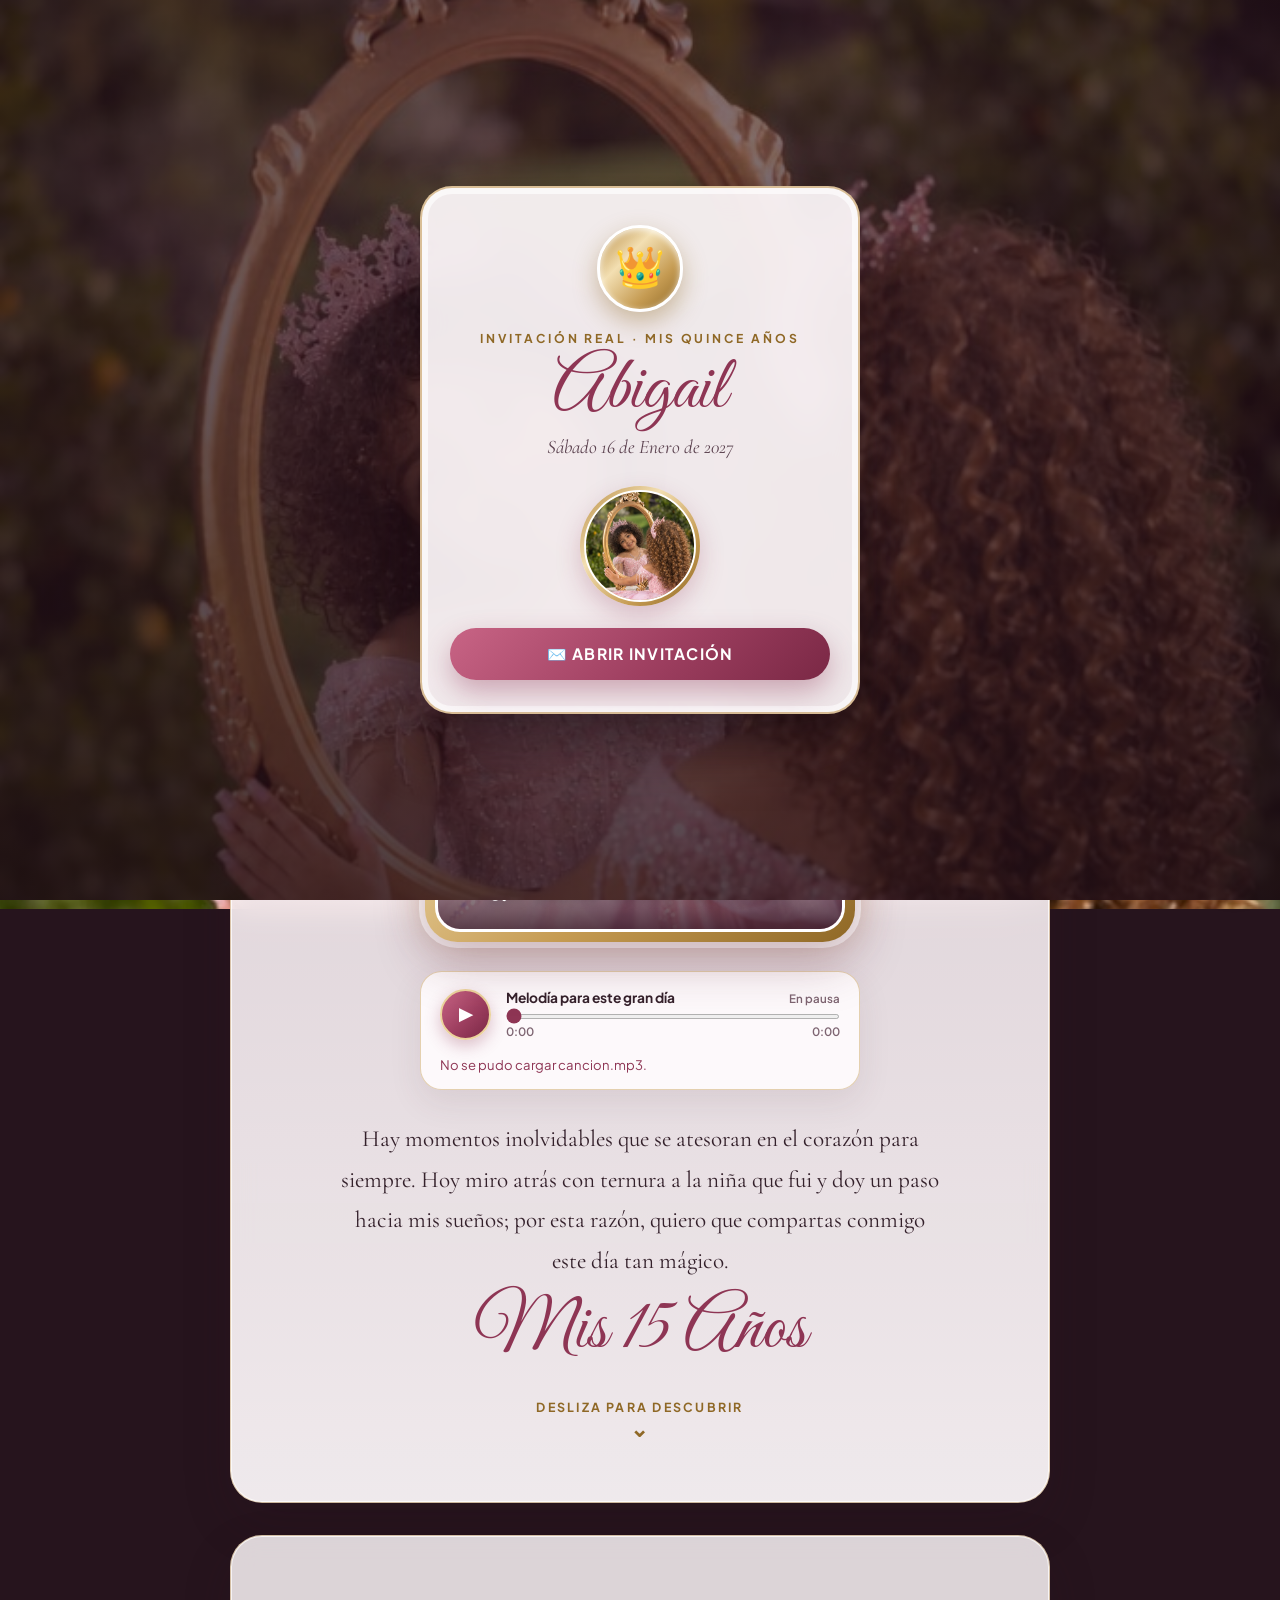
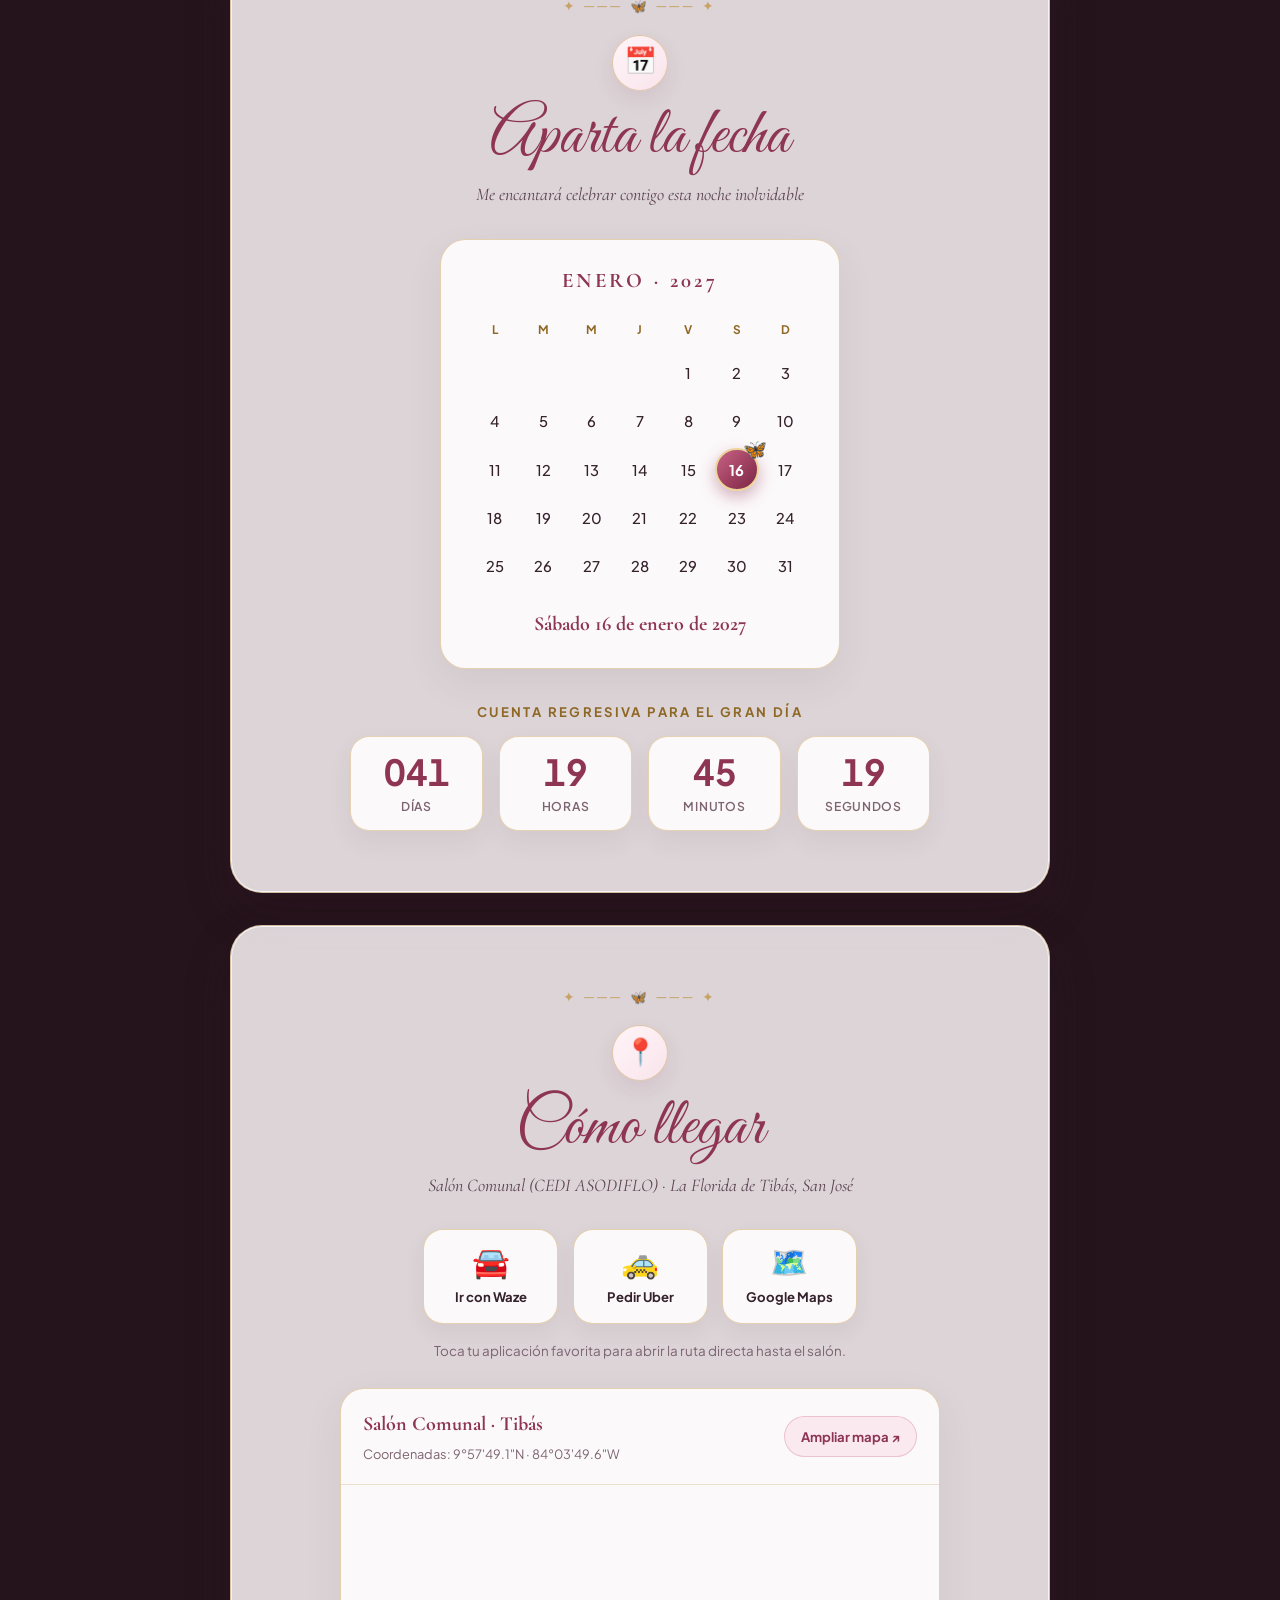
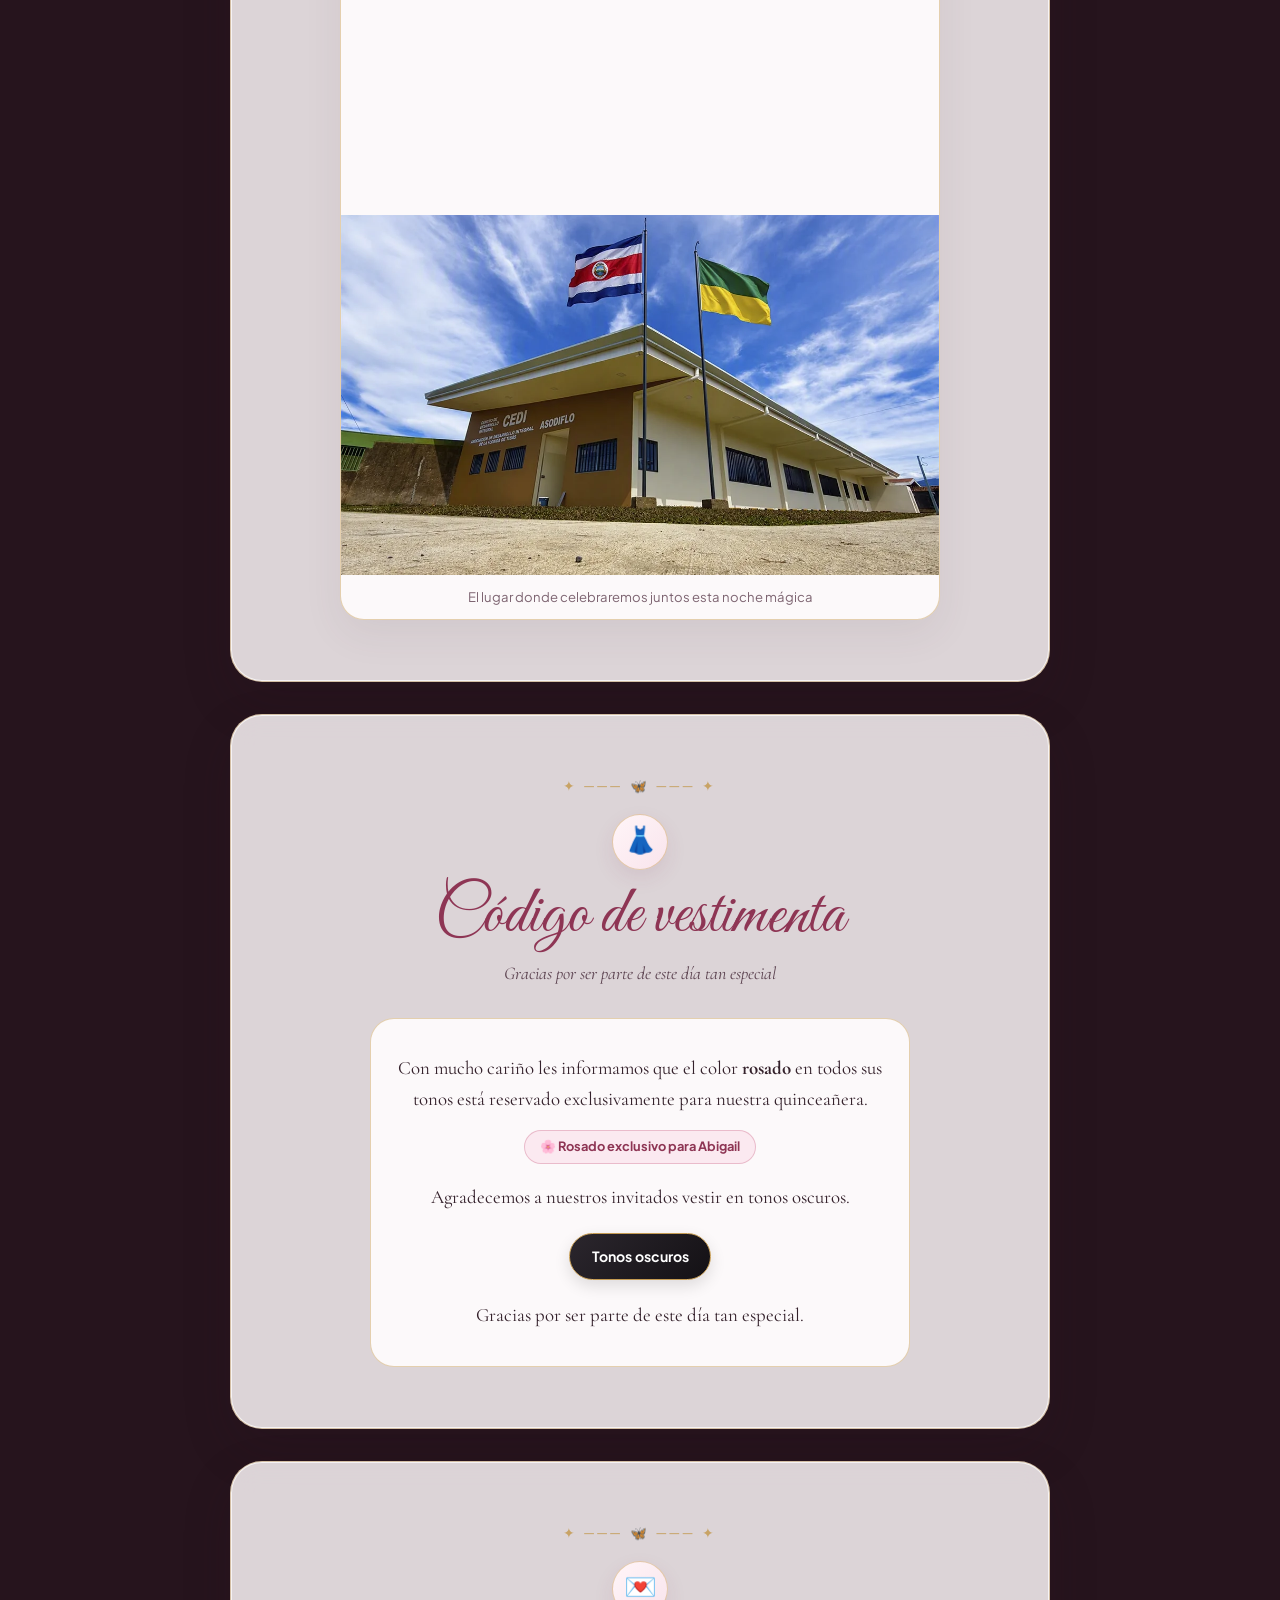
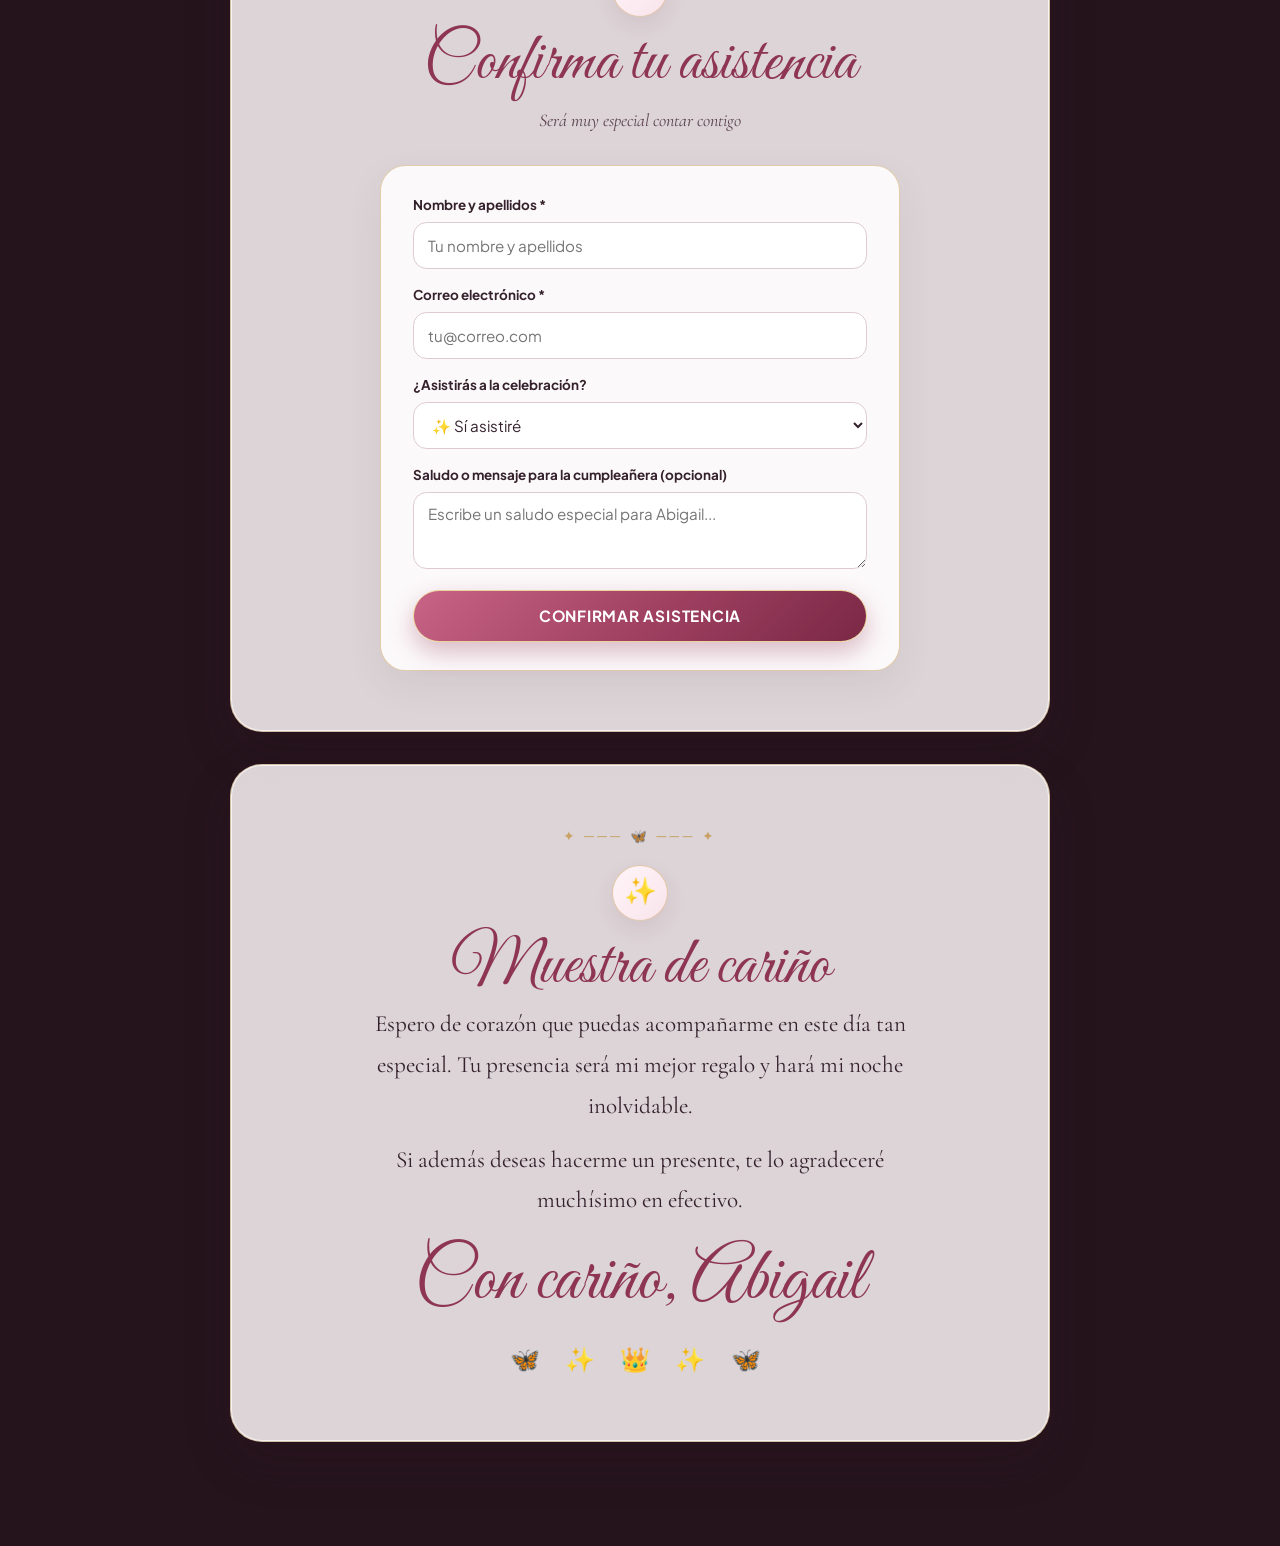
==== commit 46964562: "Ajuste finalizado de pruebas en Produccion con GitHUbPages" ====
--- a/index.html
+++ b/index.html
@@ -1304,6 +1304,36 @@
             z-index: 1;
         }
 
+        .results-table tbody tr.clickable-row {
+            cursor: pointer;
+            transition: background-color 0.16s ease;
+        }
+
+        .results-table tbody tr.clickable-row:hover,
+        .results-table tbody tr.clickable-row:focus-visible {
+            background-color: #fdf1f5;
+            outline: none;
+        }
+
+        .guest-name-cell {
+            display: flex;
+            align-items: center;
+            justify-content: space-between;
+            gap: 0.5rem;
+            font-weight: 600;
+            color: var(--ink);
+        }
+
+        .greeting-indicator {
+            font-size: 0.74rem;
+            font-weight: 600;
+            color: var(--rose-dark);
+            background: var(--rose-light);
+            padding: 0.15rem 0.55rem;
+            border-radius: 999px;
+            white-space: nowrap;
+        }
+
         .attendance-pill {
             display: inline-block;
             padding: 0.2rem 0.6rem;
@@ -1320,6 +1350,20 @@
         .attendance-pill.no {
             background: var(--error-bg);
             color: var(--error);
+        }
+
+        .greeting-quote-box {
+            margin: 1rem 0 0.4rem;
+            padding: 1.15rem 1.2rem;
+            border-radius: 1.1rem;
+            background: #fff8fa;
+            border: 1px solid rgba(197, 155, 82, 0.45);
+            color: var(--ink);
+            font-family: var(--serif);
+            font-size: 1.2rem;
+            font-style: italic;
+            line-height: 1.6;
+            word-break: break-word;
         }
 
         /* =========================================================
@@ -1797,23 +1841,25 @@
                             <button type="button" class="secondary-btn" data-filter="yes">Sí asistirán</button>
                             <button type="button" class="secondary-btn" data-filter="no">No asistirán</button>
                         </div>
-                        <input type="search" class="search-input" id="guest-search-input" placeholder="Buscar por nombre o correo..." aria-label="Buscar invitado">
+                        <input type="search" class="search-input" id="guest-search-input" placeholder="Buscar por nombre..." aria-label="Buscar invitado">
                     </div>
+
+                    <p style="margin: 0 0 0.55rem; font-size: 0.78rem; color: var(--muted);">
+                        💡 Selecciona cualquier persona de la lista para ver su saludo para Abigail.
+                    </p>
 
                     <!-- TABLA DE RESPUESTAS -->
                     <div class="results-table-wrapper">
                         <table class="results-table" aria-label="Lista de invitados confirmados">
                             <thead>
                                 <tr>
-                                    <th>Nombre y Apellidos</th>
-                                    <th>Correo electrónico</th>
+                                    <th>Nombre</th>
                                     <th>¿Asistirá?</th>
-                                    <th>Saludo para Abigail</th>
                                 </tr>
                             </thead>
                             <tbody id="confirmations-table-body">
                                 <tr>
-                                    <td colspan="4" style="text-align: center; color: #7d6471;">Aún no hay respuestas registradas.</td>
+                                    <td colspan="2" style="text-align: center; color: #7d6471;">Aún no hay respuestas registradas.</td>
                                 </tr>
                             </tbody>
                         </table>
@@ -1836,6 +1882,18 @@
             <p style="margin: 1rem 0 0; font-size: 1.5rem; letter-spacing: 0.6rem;" aria-hidden="true">🦋 ✨ 👑 ✨ 🦋</p>
         </section>
     </main>
+
+    <!-- MODAL POPUP DE SALUDO PARA ABIGAIL -->
+    <div class="auth-modal-backdrop" id="greeting-modal" hidden role="dialog" aria-modal="true" aria-labelledby="greeting-modal-name">
+        <div class="auth-modal-card">
+            <button type="button" class="auth-modal-close" id="greeting-modal-close" aria-label="Cerrar saludo">✕</button>
+            <div style="font-size: 2rem;" aria-hidden="true">💌</div>
+            <h3 id="greeting-modal-name">Nombre del Invitado</h3>
+            <div id="greeting-modal-status" style="margin-bottom: 0.5rem;"></div>
+            <div class="greeting-quote-box" id="greeting-modal-message"></div>
+            <button type="button" class="secondary-btn" id="greeting-modal-ok-btn" style="margin-top: 0.75rem;">Cerrar</button>
+        </div>
+    </div>
 
     <!-- MODAL DE AUTENTICACIÓN DEL CLIENTE (CLAVE 0212 + CORREO DE DINA) -->
     <div class="auth-modal-backdrop" id="auth-modal" hidden role="dialog" aria-modal="true" aria-labelledby="auth-modal-title">
@@ -2138,10 +2196,38 @@
             const tableBody = document.getElementById("confirmations-table-body");
             const searchInput = document.getElementById("guest-search-input");
             const filterButtons = document.querySelectorAll("[data-filter]");
+            const greetingModal = document.getElementById("greeting-modal");
+            const greetingModalClose = document.getElementById("greeting-modal-close");
+            const greetingModalOkBtn = document.getElementById("greeting-modal-ok-btn");
+            const greetingModalName = document.getElementById("greeting-modal-name");
+            const greetingModalStatus = document.getElementById("greeting-modal-status");
+            const greetingModalMessage = document.getElementById("greeting-modal-message");
 
             let confirmationsList = [];
             let currentFilter = "all";
             let currentSearchQuery = "";
+
+            function openGreetingPopup(item) {
+                greetingModalName.textContent = item.nombre;
+                const declined = isDeclinedAttendance(item.asistencia);
+                greetingModalStatus.innerHTML = `<span class="attendance-pill ${declined ? "no" : "yes"}">${declined ? "No asistirá" : "Sí asistirá"}</span>`;
+                greetingModalMessage.textContent = item.mensaje
+                    ? `"${item.mensaje}"`
+                    : "Este invitado no dejó un saludo escrito.";
+                greetingModal.hidden = false;
+            }
+
+            function closeGreetingPopup() {
+                greetingModal.hidden = true;
+            }
+
+            greetingModalClose.addEventListener("click", closeGreetingPopup);
+            greetingModalOkBtn.addEventListener("click", closeGreetingPopup);
+            greetingModal.addEventListener("click", (e) => {
+                if (e.target === greetingModal) {
+                    closeGreetingPopup();
+                }
+            });
 
             function isDeclinedAttendance(value) {
                 return String(value || "").toLowerCase().includes("no");
@@ -2163,6 +2249,7 @@
                 };
             }
 
+            // El correo electrónico se conserva internamente como llave única para evitar registros duplicados
             function mergeConfirmationLists(listA, listB) {
                 const map = new Map();
                 [...listA, ...listB].forEach((item) => {
@@ -2205,26 +2292,40 @@
                     if (currentFilter === "no" && !declined) return false;
 
                     if (currentSearchQuery) {
-                        const haystack = `${item.nombre} ${item.correo} ${item.mensaje || ""}`.toLowerCase();
+                        const haystack = `${item.nombre} ${item.mensaje || ""}`.toLowerCase();
                         if (!haystack.includes(currentSearchQuery)) return false;
                     }
                     return true;
                 });
 
                 if (filtered.length === 0) {
-                    tableBody.innerHTML = '<tr><td colspan="4" style="text-align: center; color: #7d6471;">No hay respuestas que coincidan con el filtro seleccionado.</td></tr>';
+                    tableBody.innerHTML = '<tr><td colspan="2" style="text-align: center; color: #7d6471;">No hay respuestas que coincidan con el filtro seleccionado.</td></tr>';
                     return;
                 }
 
                 tableBody.innerHTML = "";
                 filtered.forEach((item) => {
                     const tr = document.createElement("tr");
+                    tr.className = "clickable-row";
+                    tr.tabIndex = 0;
+                    tr.setAttribute("role", "button");
+                    tr.setAttribute("aria-label", `Ver saludo de ${item.nombre}`);
 
                     const tdName = document.createElement("td");
-                    tdName.textContent = item.nombre;
-
-                    const tdEmail = document.createElement("td");
-                    tdEmail.textContent = item.correo;
+                    const nameWrapper = document.createElement("div");
+                    nameWrapper.className = "guest-name-cell";
+
+                    const nameText = document.createElement("span");
+                    nameText.textContent = item.nombre;
+                    nameWrapper.appendChild(nameText);
+
+                    if (item.mensaje) {
+                        const badge = document.createElement("span");
+                        badge.className = "greeting-indicator";
+                        badge.textContent = "💌 Ver saludo";
+                        nameWrapper.appendChild(badge);
+                    }
+                    tdName.appendChild(nameWrapper);
 
                     const tdAtt = document.createElement("td");
                     const pill = document.createElement("span");
@@ -2233,13 +2334,17 @@
                     pill.textContent = declined ? "No asistirá" : "Sí asistirá";
                     tdAtt.appendChild(pill);
 
-                    const tdNote = document.createElement("td");
-                    tdNote.textContent = item.mensaje || "—";
-
                     tr.appendChild(tdName);
-                    tr.appendChild(tdEmail);
                     tr.appendChild(tdAtt);
-                    tr.appendChild(tdNote);
+
+                    tr.addEventListener("click", () => openGreetingPopup(item));
+                    tr.addEventListener("keydown", (e) => {
+                        if (e.key === "Enter" || e.key === " ") {
+                            e.preventDefault();
+                            openGreetingPopup(item);
+                        }
+                    });
+
                     tableBody.appendChild(tr);
                 });
             }
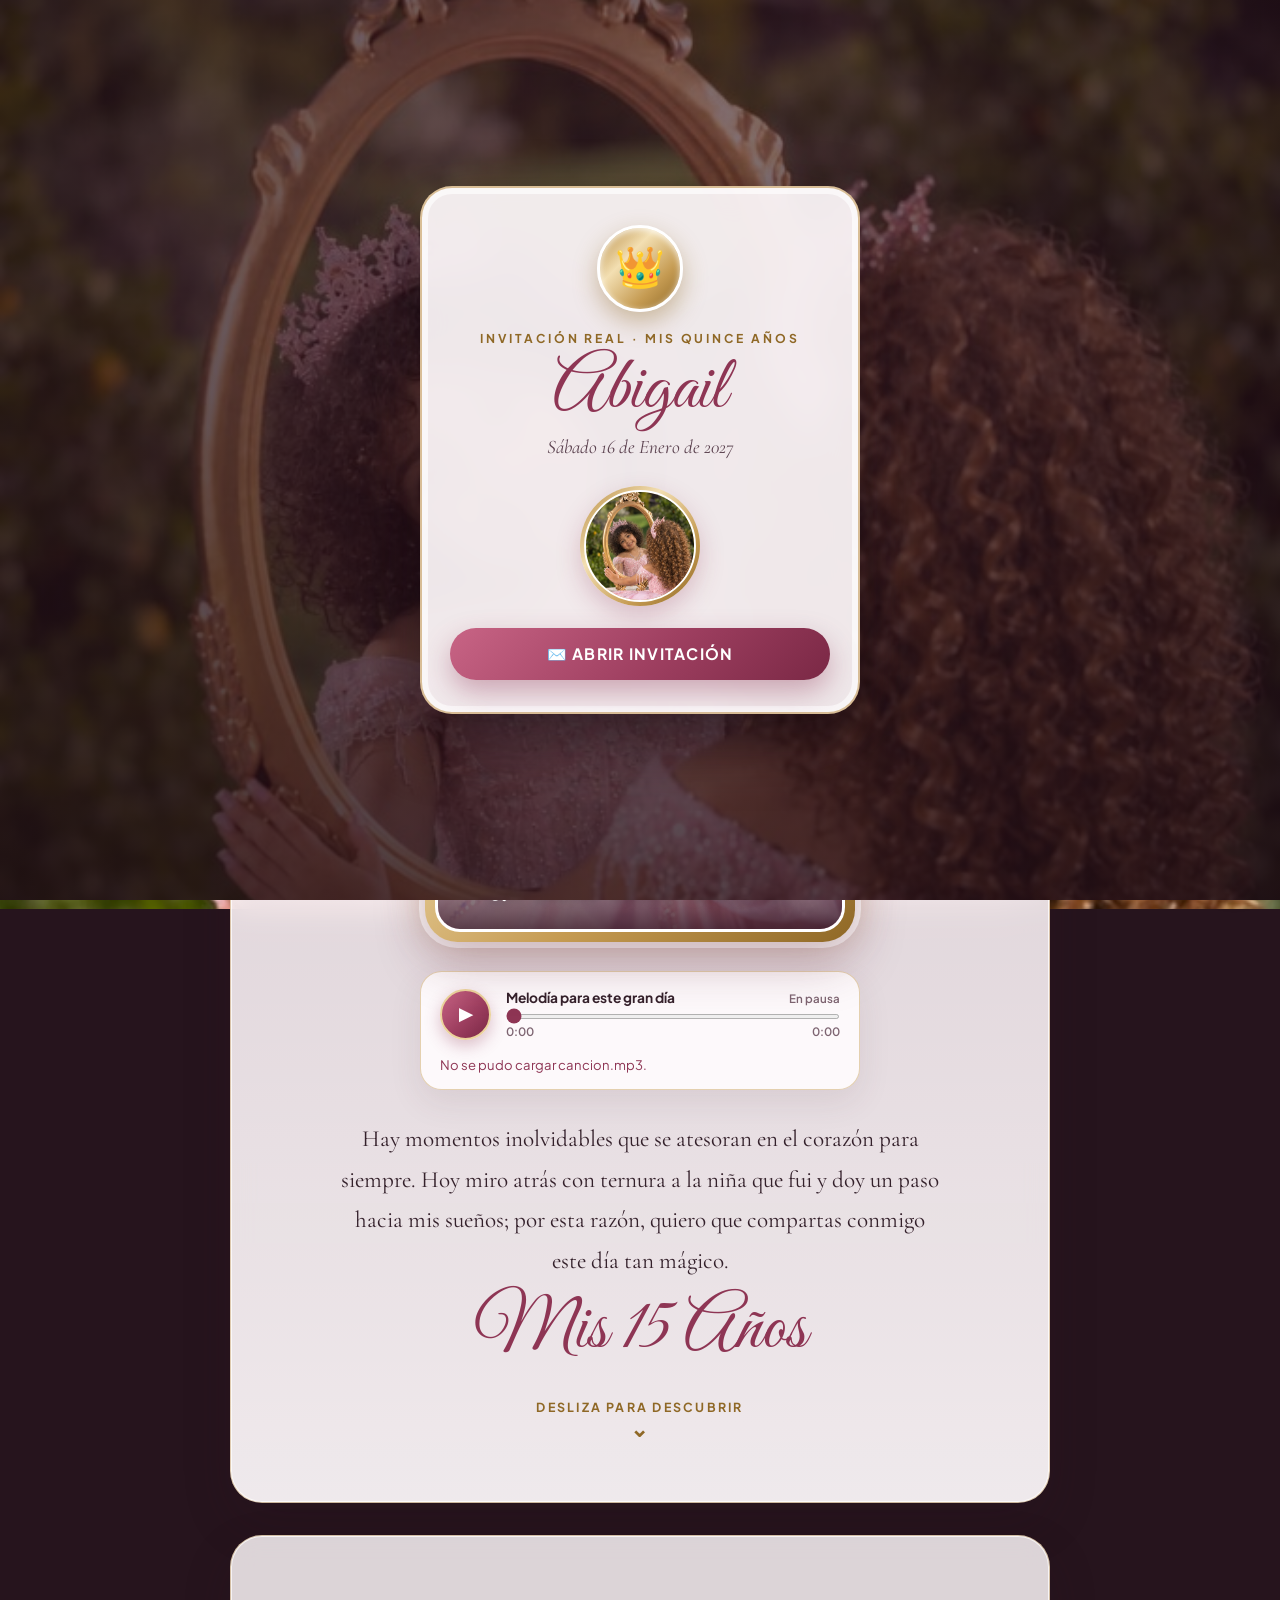
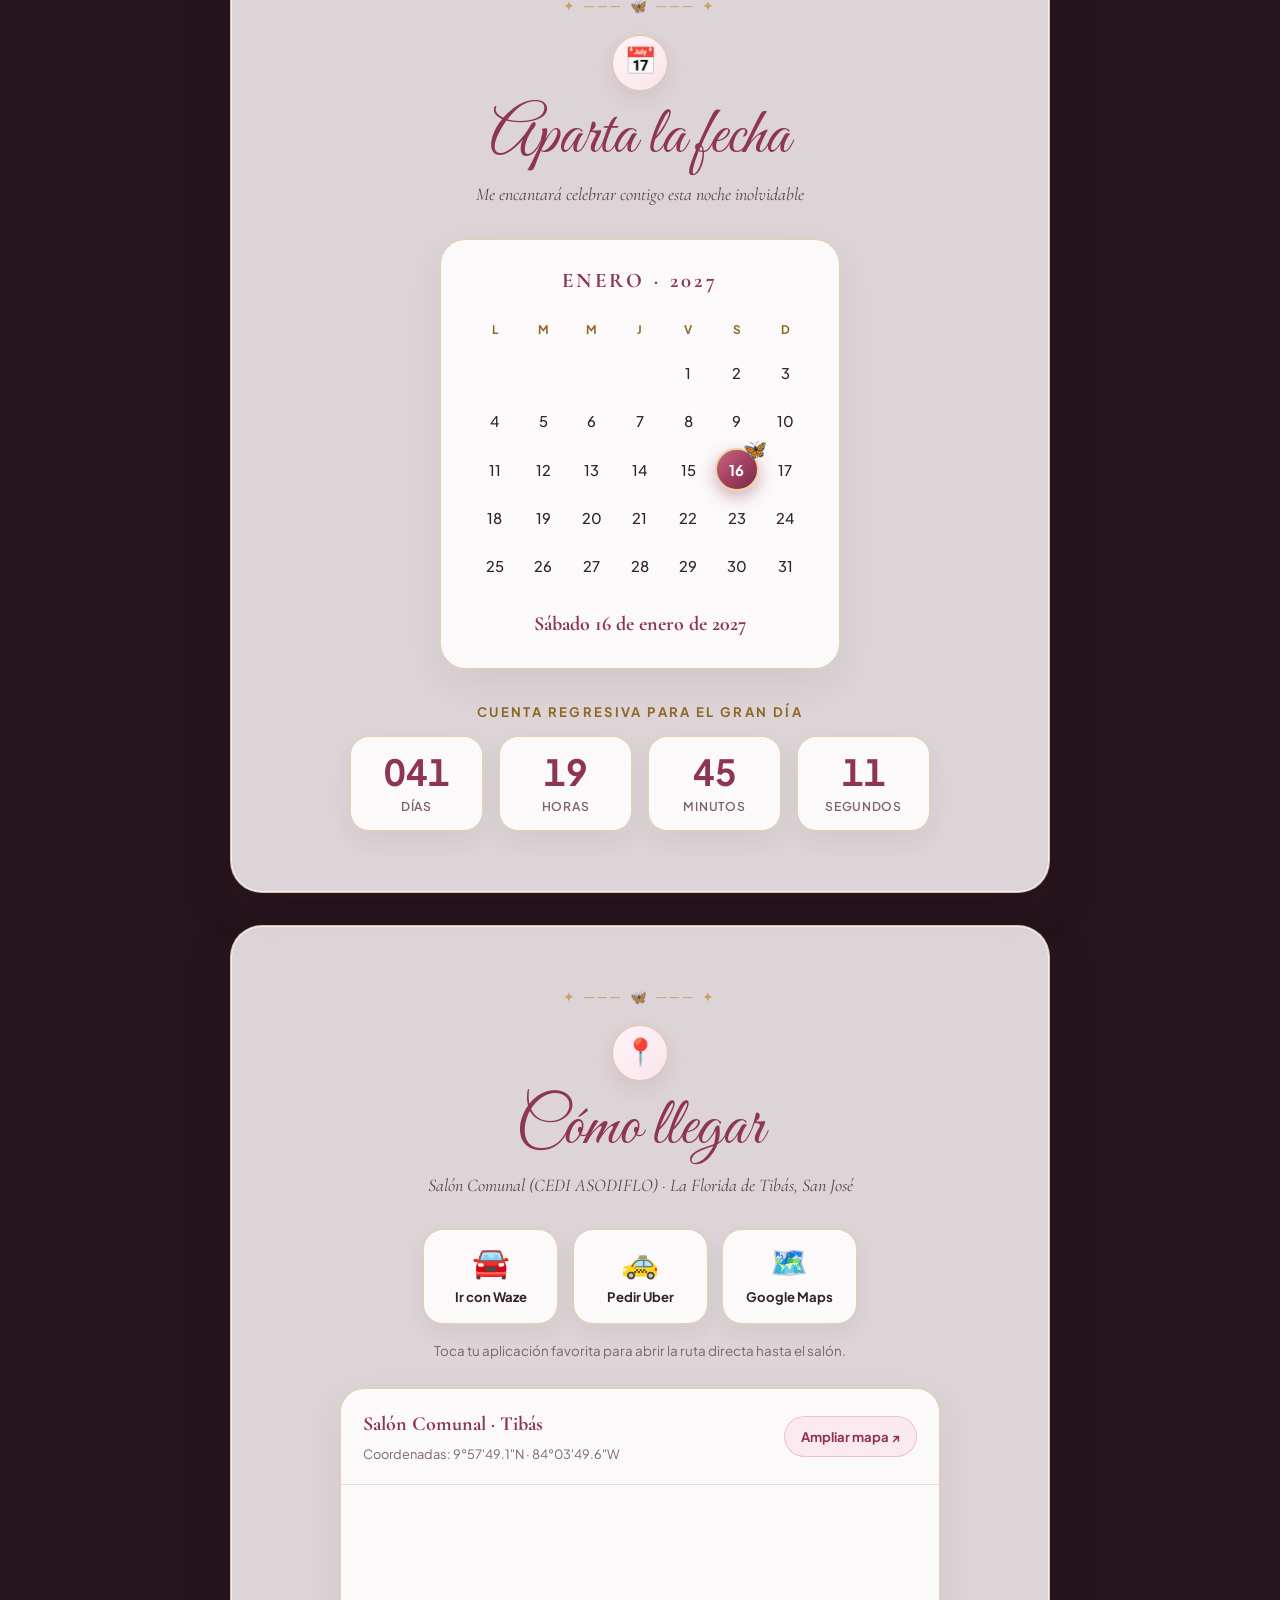
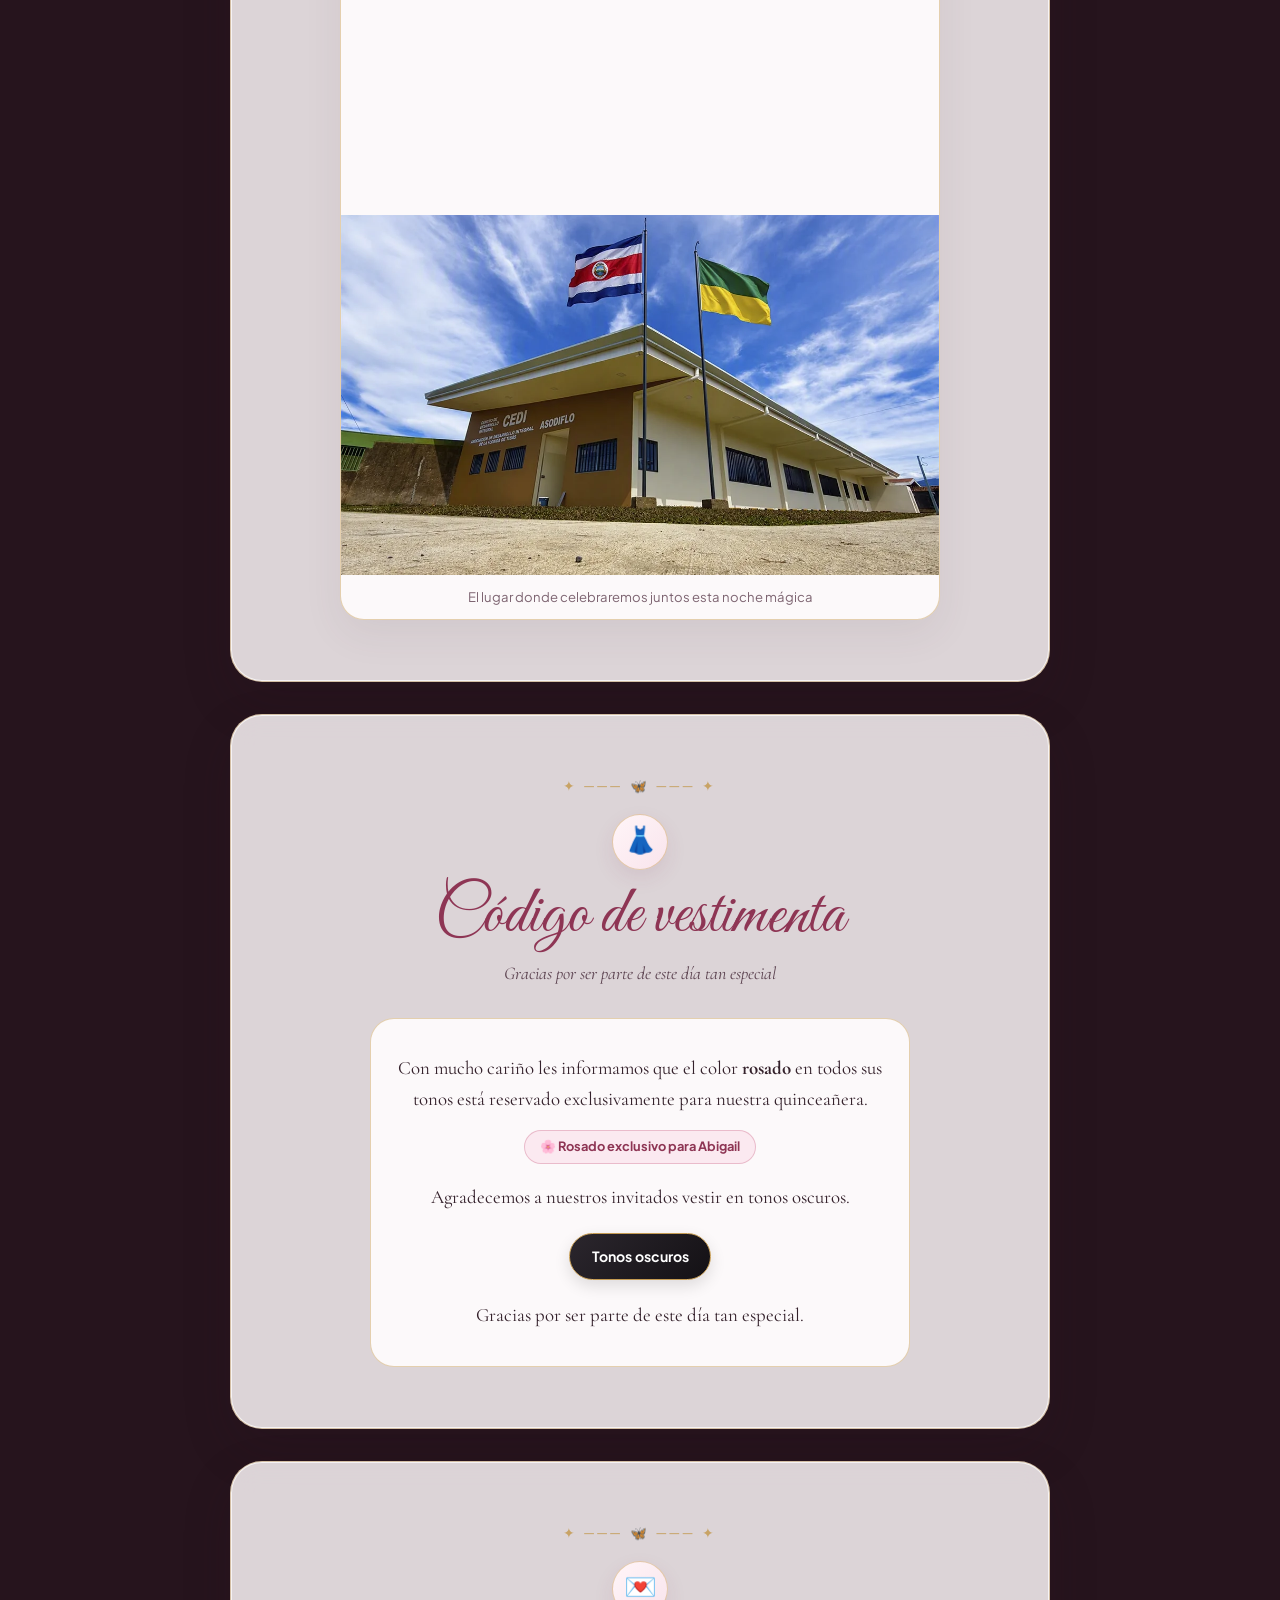
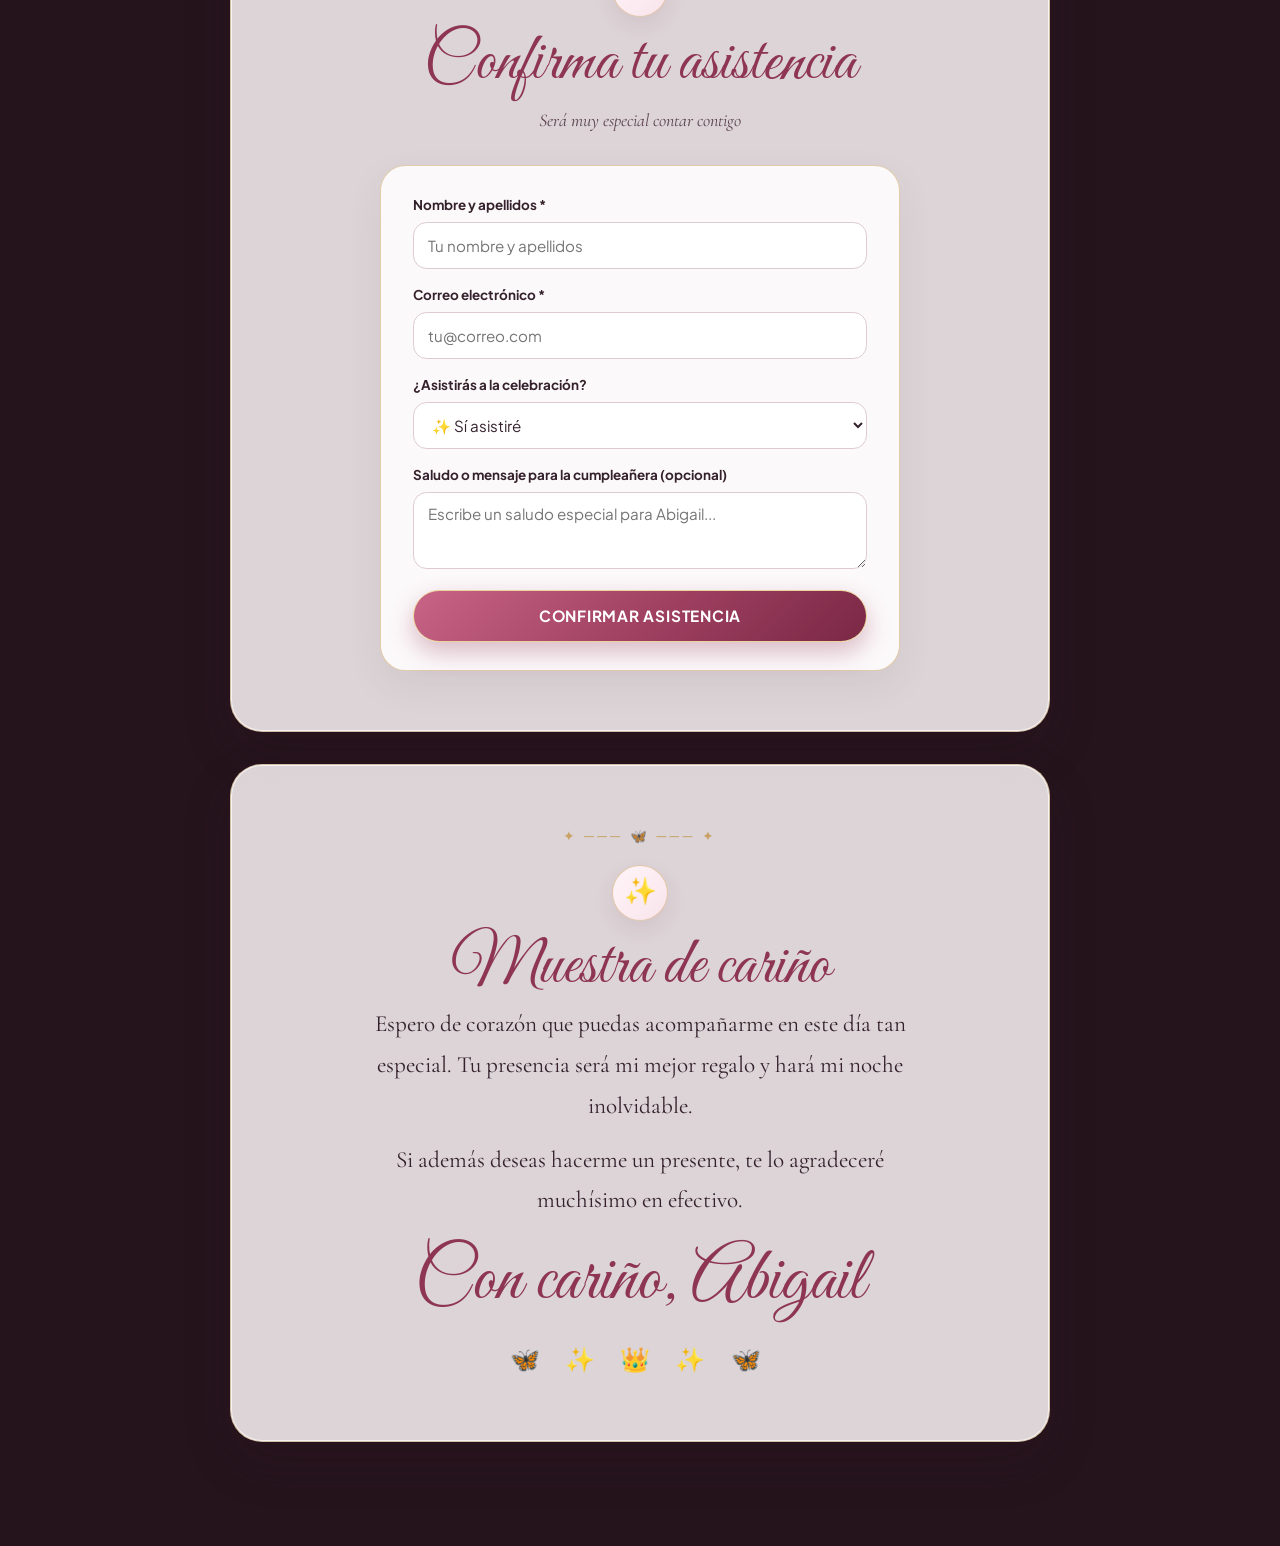
==== commit bcb9f97f: "Correccion en envío de respuesta a json" ====
--- a/index.html
+++ b/index.html
@@ -2182,9 +2182,11 @@
             } catch {}
 
             /* =========================================================
-               5. CONFIRMACIÓN DE ASISTENCIA Y TABLA FILTRABLE
+               5. CONFIRMACIÓN DE ASISTENCIA Y SINCRONIZACIÓN JSON EN LA NUBE
                ========================================================= */
             const STORAGE_KEY = "abigail_xv_confirmaciones_json_v1";
+            // Endpoint JSON compartido en la nube (lectura/escritura en tiempo real desde cualquier celular o PC)
+            const CLOUD_JSON_URL = "https://textdb.dev/api/data/abigail-xv-confirmaciones-2027-cr";
             const DEFAULT_APPS_SCRIPT_URL = "https://script.google.com/macros/s/AKfycbxti-l7zulZhodqC5KhynV3Fv6-GT8c4Gx-08V1Sv6o_7NKiq9zJCcf3p-zryFXJIB3/exec";
 
             const rsvpForm = document.getElementById("rsvp-form");
@@ -2398,33 +2400,79 @@
                 });
             }
 
+            async function fetchCloudJsonList() {
+                try {
+                    const resp = await fetch(`${CLOUD_JSON_URL}?t=${Date.now()}`, {
+                        method: "GET",
+                        cache: "no-store"
+                    });
+                    if (!resp.ok) return null;
+                    const text = (await resp.text()).trim();
+                    if (!text) return [];
+                    const parsed = JSON.parse(text);
+                    if (Array.isArray(parsed)) {
+                        return parsed.map(normalizeEntry).filter(Boolean);
+                    }
+                    if (parsed && Array.isArray(parsed.confirmaciones)) {
+                        return parsed.confirmaciones.map(normalizeEntry).filter(Boolean);
+                    }
+                    return [];
+                } catch {
+                    return null;
+                }
+            }
+
+            async function saveCloudJsonList(list) {
+                try {
+                    const cleanList = list.map(normalizeEntry).filter(Boolean);
+                    const resp = await fetch(CLOUD_JSON_URL, {
+                        method: "POST",
+                        headers: {
+                            "Content-Type": "text/plain"
+                        },
+                        body: JSON.stringify(cleanList, null, 2)
+                    });
+                    return resp.ok;
+                } catch {
+                    return false;
+                }
+            }
+
             async function syncFromAppsScript() {
-                const cloudData = await fetchAppsScriptJsonp({});
-                if (cloudData && Array.isArray(cloudData.confirmaciones)) {
-                    confirmationsList = mergeConfirmationLists(confirmationsList, cloudData.confirmaciones);
+                const cloudList = await fetchCloudJsonList();
+                if (Array.isArray(cloudList)) {
+                    const localList = loadLocalConfirmations();
+                    const merged = mergeConfirmationLists(cloudList, localList);
+                    confirmationsList = merged;
+                    saveLocalConfirmations(confirmationsList);
+                    renderConfirmationsUI();
+
+                    // Si este dispositivo tenía alguna respuesta local que aún no estaba en la nube, la sube automáticamente
+                    if (merged.length > cloudList.length) {
+                        await saveCloudJsonList(merged);
+                    }
+                    return;
+                }
+
+                const gasData = await fetchAppsScriptJsonp({});
+                if (gasData && Array.isArray(gasData.confirmaciones)) {
+                    confirmationsList = mergeConfirmationLists(confirmationsList, gasData.confirmaciones);
                     saveLocalConfirmations(confirmationsList);
                     renderConfirmationsUI();
                 }
             }
 
             async function initializeConfirmationsData() {
-                let current = loadLocalConfirmations();
-
-                try {
-                    const staticResp = await fetch("confirmaciones.json", { cache: "no-store" });
-                    if (staticResp.ok) {
-                        const staticData = await staticResp.json();
-                        if (Array.isArray(staticData)) {
-                            current = mergeConfirmationLists(staticData, current);
-                        }
+                confirmationsList = loadLocalConfirmations();
+                renderConfirmationsUI();
+                await syncFromAppsScript();
+
+                // Mantener sincronizado en segundo plano cuando el cliente tiene abierto el panel
+                window.setInterval(() => {
+                    if (isClientAuthenticated) {
+                        syncFromAppsScript();
                     }
-                } catch {}
-
-                confirmationsList = current;
-                saveLocalConfirmations(confirmationsList);
-                renderConfirmationsUI();
-
-                await syncFromAppsScript();
+                }, 15000);
             }
 
             function setFormFeedback(message, type) {
@@ -2460,15 +2508,25 @@
                     return;
                 }
 
-                const alreadyExists = confirmationsList.some((item) => item.correo.toLowerCase() === correo);
-                if (alreadyExists) {
-                    setFormFeedback("Este correo electrónico ya tiene una confirmación registrada.", "error");
-                    return;
-                }
-
                 submitButton.disabled = true;
                 submitButton.textContent = "Enviando…";
                 setFormFeedback("Registrando tu respuesta…", "");
+
+                // 1. Obtener primero la lista más reciente de la nube para verificar duplicados entre todos los celulares
+                const latestCloud = await fetchCloudJsonList();
+                if (Array.isArray(latestCloud)) {
+                    confirmationsList = mergeConfirmationLists(latestCloud, confirmationsList);
+                }
+
+                const alreadyExists = confirmationsList.some((item) => item.correo.toLowerCase() === correo);
+                if (alreadyExists) {
+                    submitButton.disabled = false;
+                    submitButton.textContent = "Confirmar asistencia";
+                    setFormFeedback("Este correo electrónico ya tiene una confirmación registrada.", "error");
+                    saveLocalConfirmations(confirmationsList);
+                    renderConfirmationsUI();
+                    return;
+                }
 
                 const newEntry = {
                     nombre,
@@ -2478,31 +2536,19 @@
                     fechaRegistro: new Date().toISOString()
                 };
 
-                const cloudResponse = await fetchAppsScriptJsonp({
+                confirmationsList.push(newEntry);
+
+                // 2. Guardar en el archivo JSON compartido en la nube para que todos los dispositivos vean la respuesta
+                await saveCloudJsonList(confirmationsList);
+
+                // 3. Respaldo adicional en Google Apps Script y almacenamiento local
+                fetchAppsScriptJsonp({
                     action: "add",
                     name: nombre,
                     email: correo,
                     attendance: asistencia,
                     note: mensaje
-                });
-
-                if (cloudResponse && cloudResponse.ok === false && cloudResponse.message && cloudResponse.message.includes("ya tiene una confirmación")) {
-                    submitButton.disabled = false;
-                    submitButton.textContent = "Confirmar asistencia";
-                    setFormFeedback(cloudResponse.message, "error");
-                    if (Array.isArray(cloudResponse.confirmaciones)) {
-                        confirmationsList = mergeConfirmationLists(confirmationsList, cloudResponse.confirmaciones);
-                        saveLocalConfirmations(confirmationsList);
-                        renderConfirmationsUI();
-                    }
-                    return;
-                }
-
-                if (cloudResponse && cloudResponse.ok && Array.isArray(cloudResponse.confirmaciones)) {
-                    confirmationsList = mergeConfirmationLists(confirmationsList, cloudResponse.confirmaciones);
-                } else {
-                    confirmationsList.push(newEntry);
-                }
+                }).catch(() => {});
 
                 saveLocalConfirmations(confirmationsList);
                 renderConfirmationsUI();
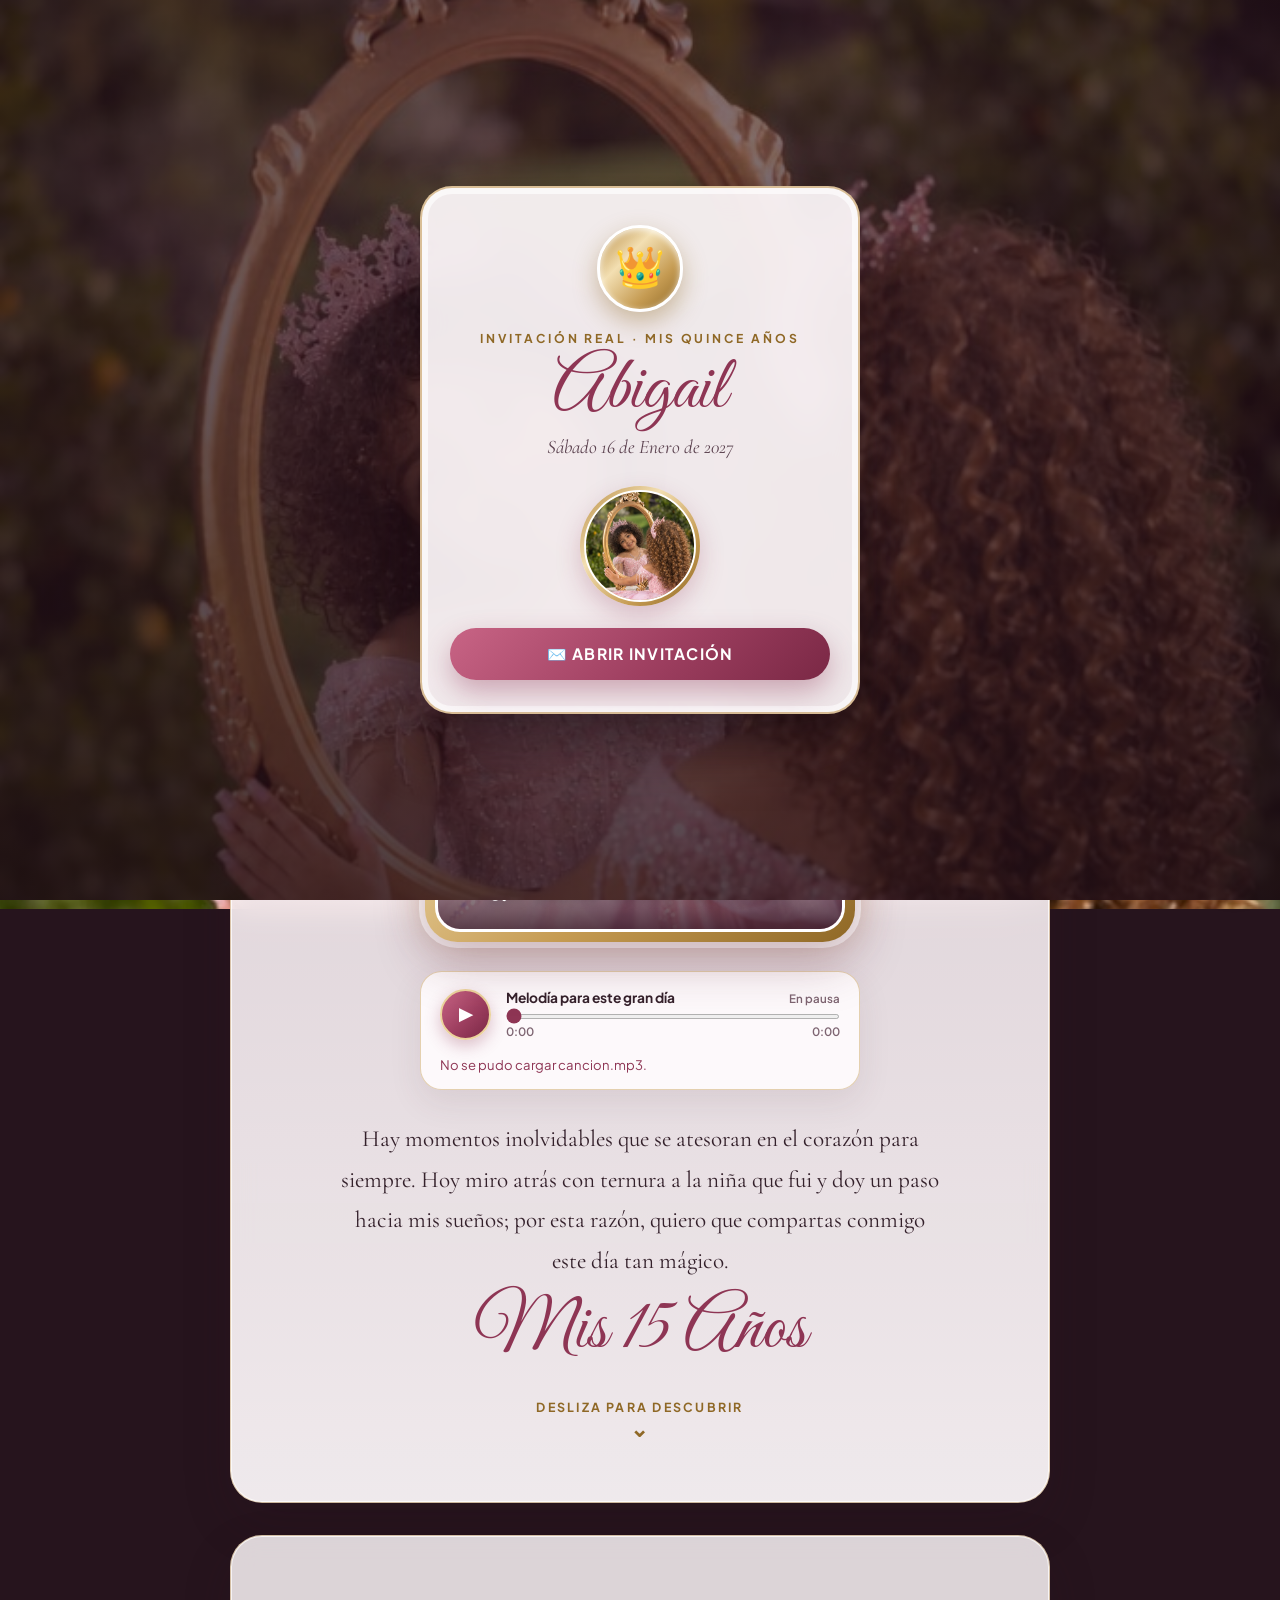
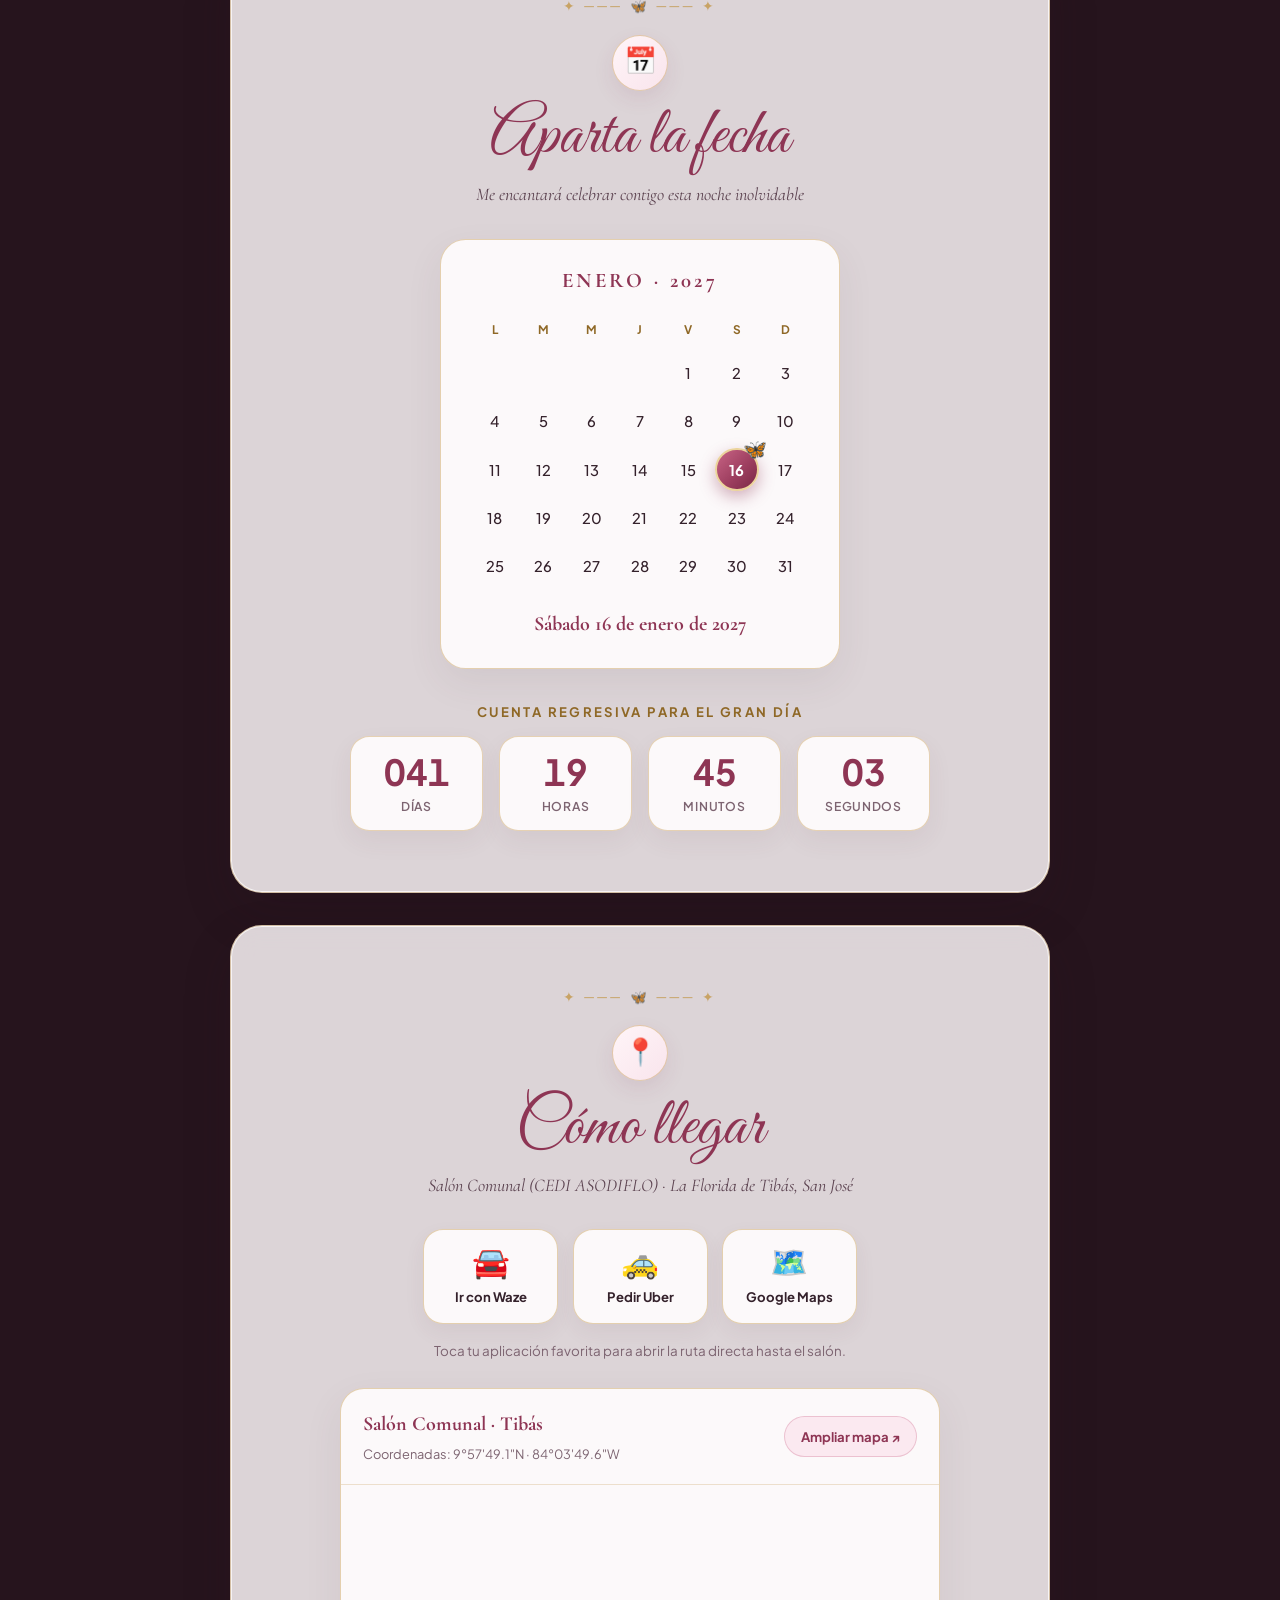
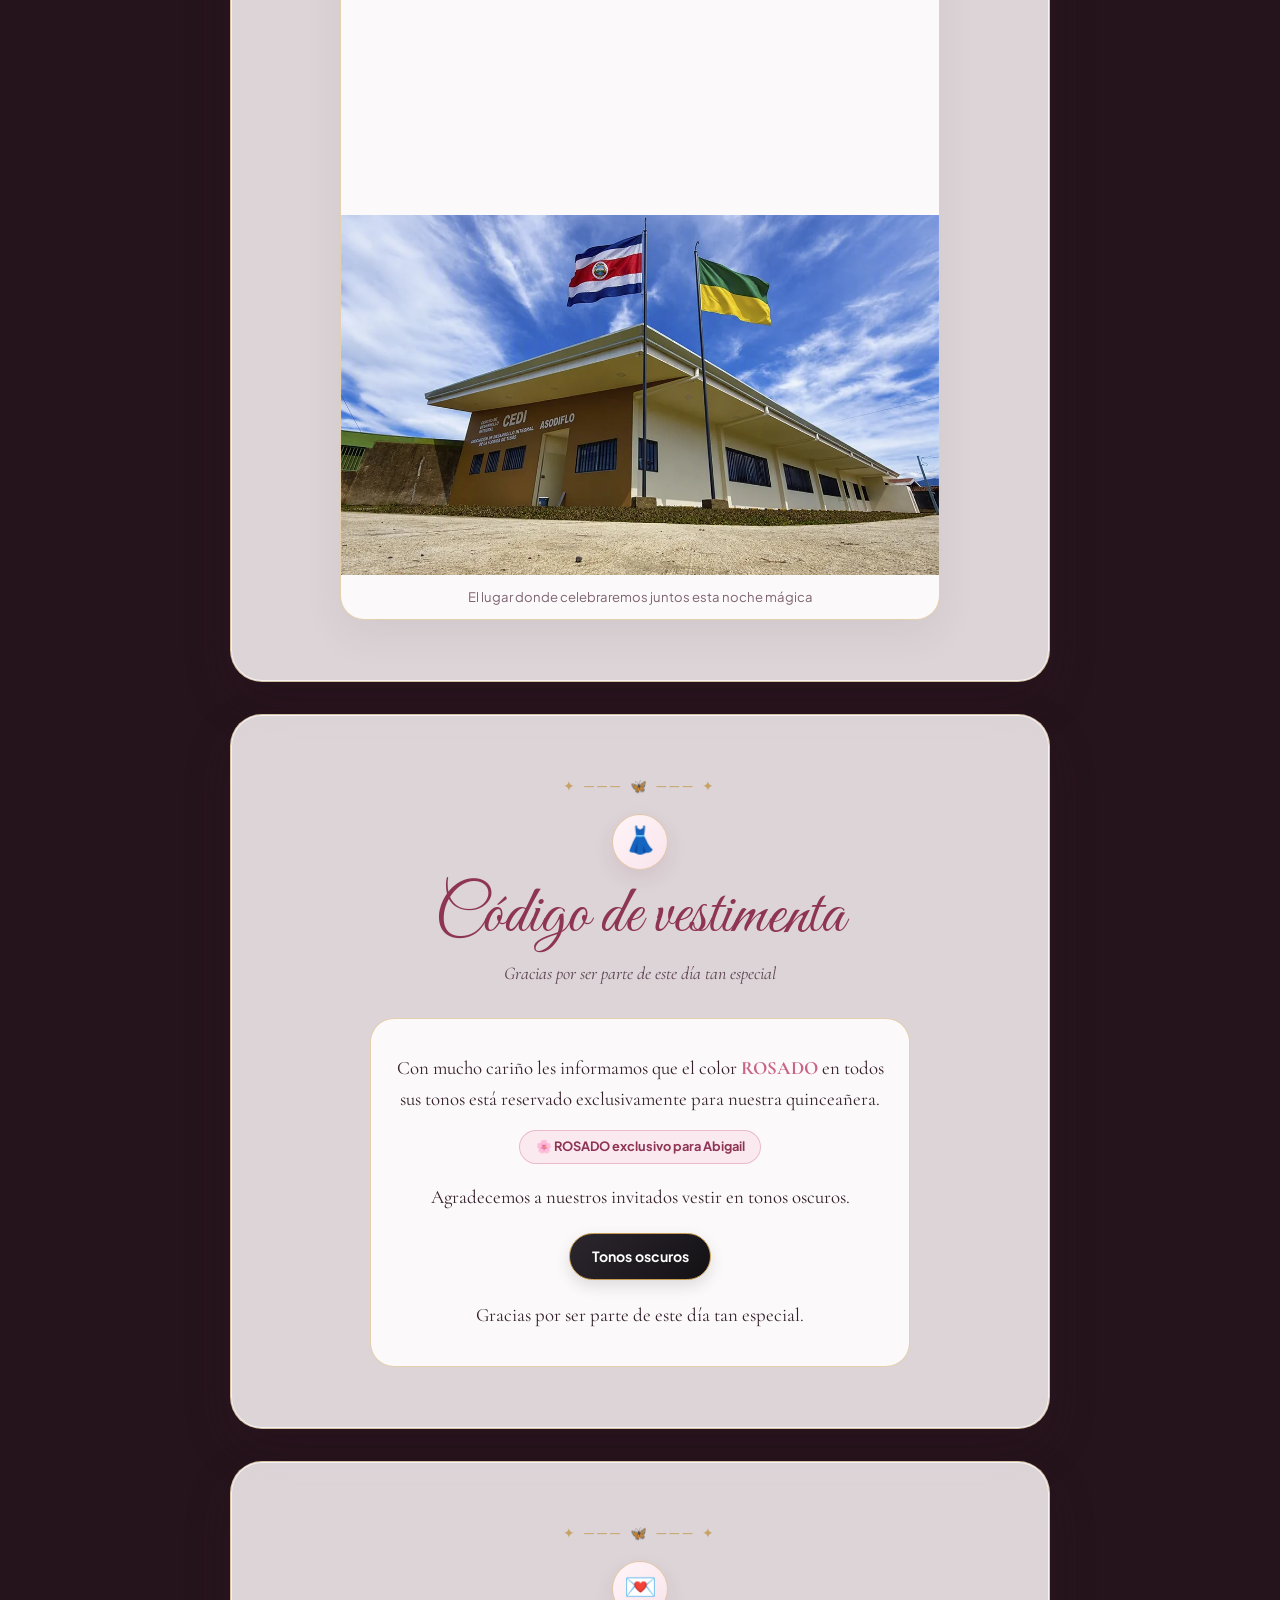
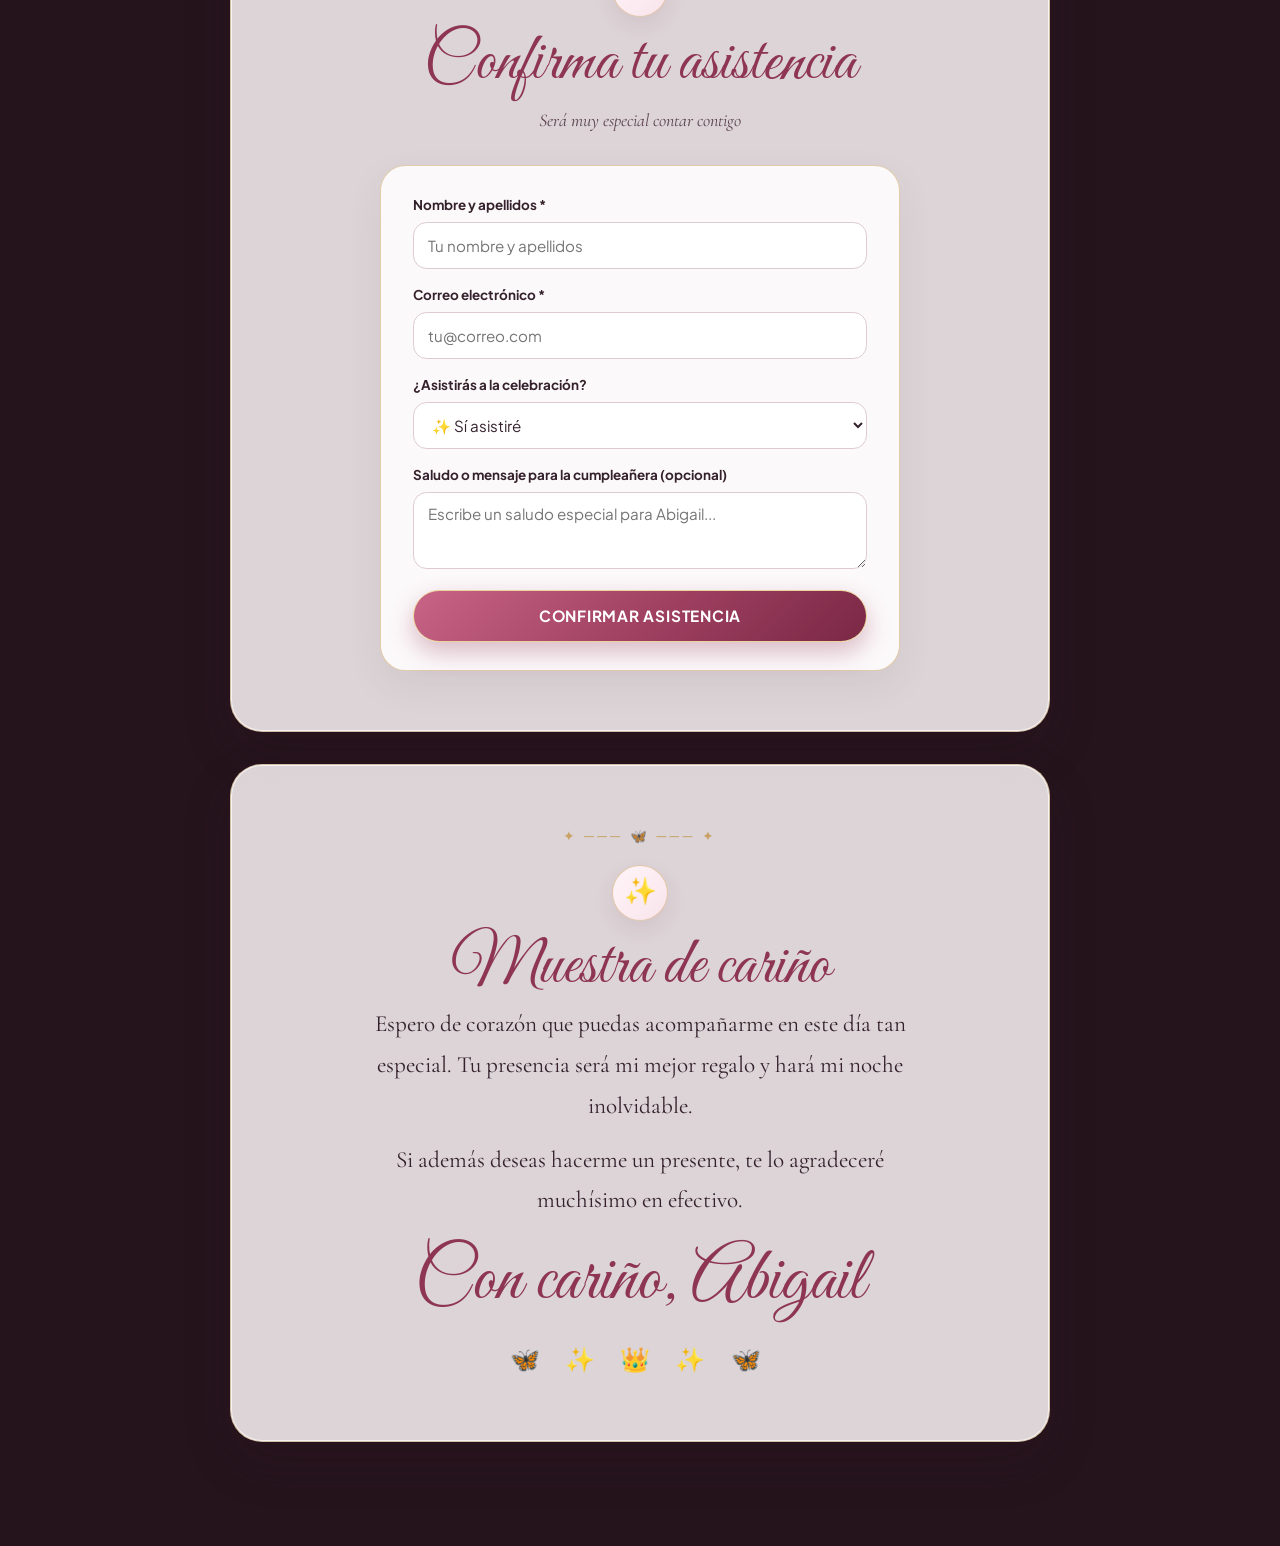
==== commit 1965e3b1: "Ulimos cambios Proyecto Cerrado" ====
--- a/index.html
+++ b/index.html
@@ -1026,6 +1026,10 @@
             font-family: var(--sans);
             font-size: 0.8rem;
             font-weight: 700;
+        }
+
+        .reserved-color {
+            color: var(--rose);
         }
 
         /* =========================================================
@@ -1760,8 +1764,8 @@
             <p class="section-lead">Gracias por ser parte de este día tan especial</p>
 
             <div class="dress-card">
-                <p>Con mucho cariño les informamos que el color <strong>rosado</strong> en todos sus tonos está reservado exclusivamente para nuestra quinceañera.</p>
-                <span class="reserved-badge">🌸 Rosado exclusivo para Abigail</span>
+                <p>Con mucho cariño les informamos que el color <strong class="reserved-color">ROSADO</strong> en todos sus tonos está reservado exclusivamente para nuestra quinceañera.</p>
+                <span class="reserved-badge">🌸 ROSADO exclusivo para Abigail</span>
                 <p style="margin-top: 1.1rem;">Agradecemos a nuestros invitados vestir en tonos oscuros.</p>
                 <div class="dress-colors" aria-label="Tonos oscuros">
                     <span class="dress-color black">Tonos oscuros</span>
@@ -1932,9 +1936,9 @@
                Clave requerida: "0212" + correo de Dina
                ========================================================= */
             const CLIENT_ACCESS_CODE = "0212";
-            // Correo configurado por defecto para pruebas: "dina@gmail.com"
+            // Correo configurado por defecto para pruebas: "dimoso1182@gmail.com"
             // (También acepta cualquier correo válido que contenga "dina", o puedes dejar únicamente el correo exacto en esta lista)
-            const DINA_ALLOWED_EMAILS = ["dina@gmail.com"];
+            const DINA_ALLOWED_EMAILS = ["dimoso1182@gmail.com"];
             const AUTH_SESSION_KEY = "abigail_xv_client_unlocked_v1";
 
             /* =========================================================
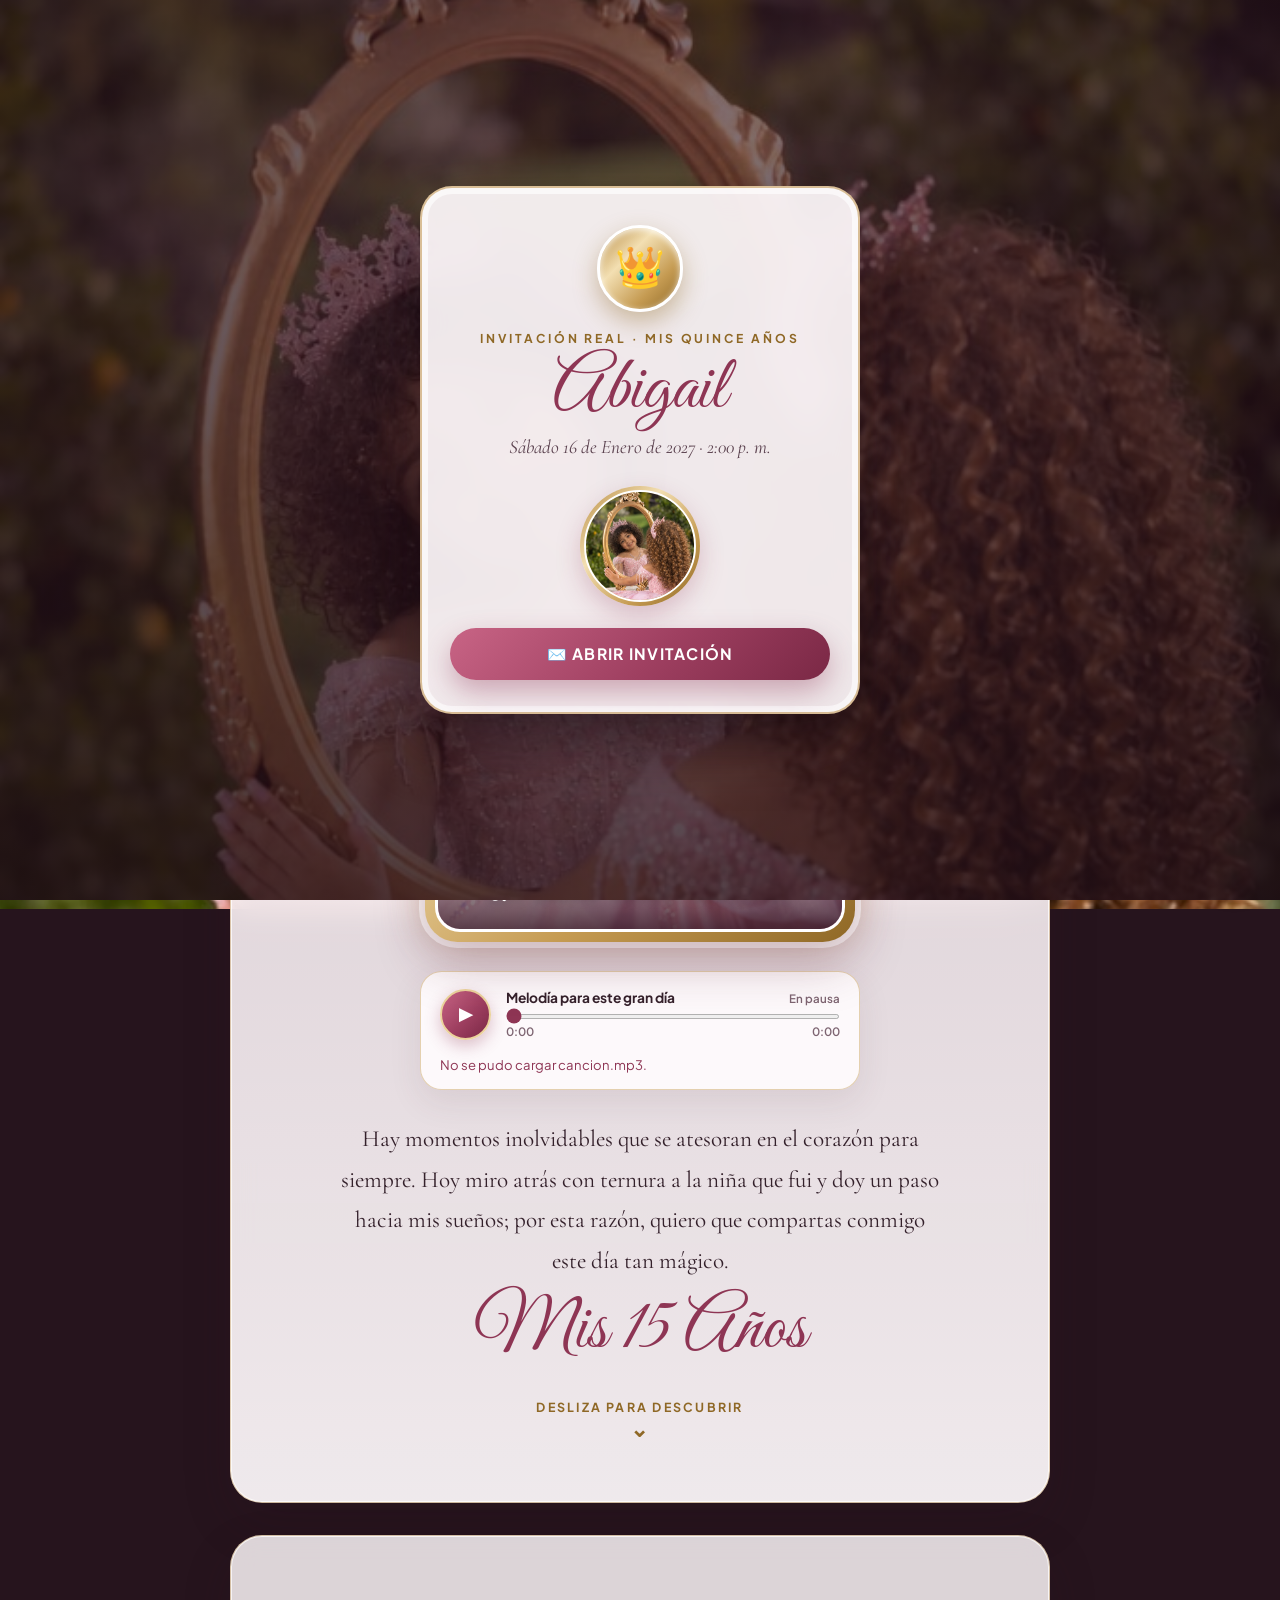
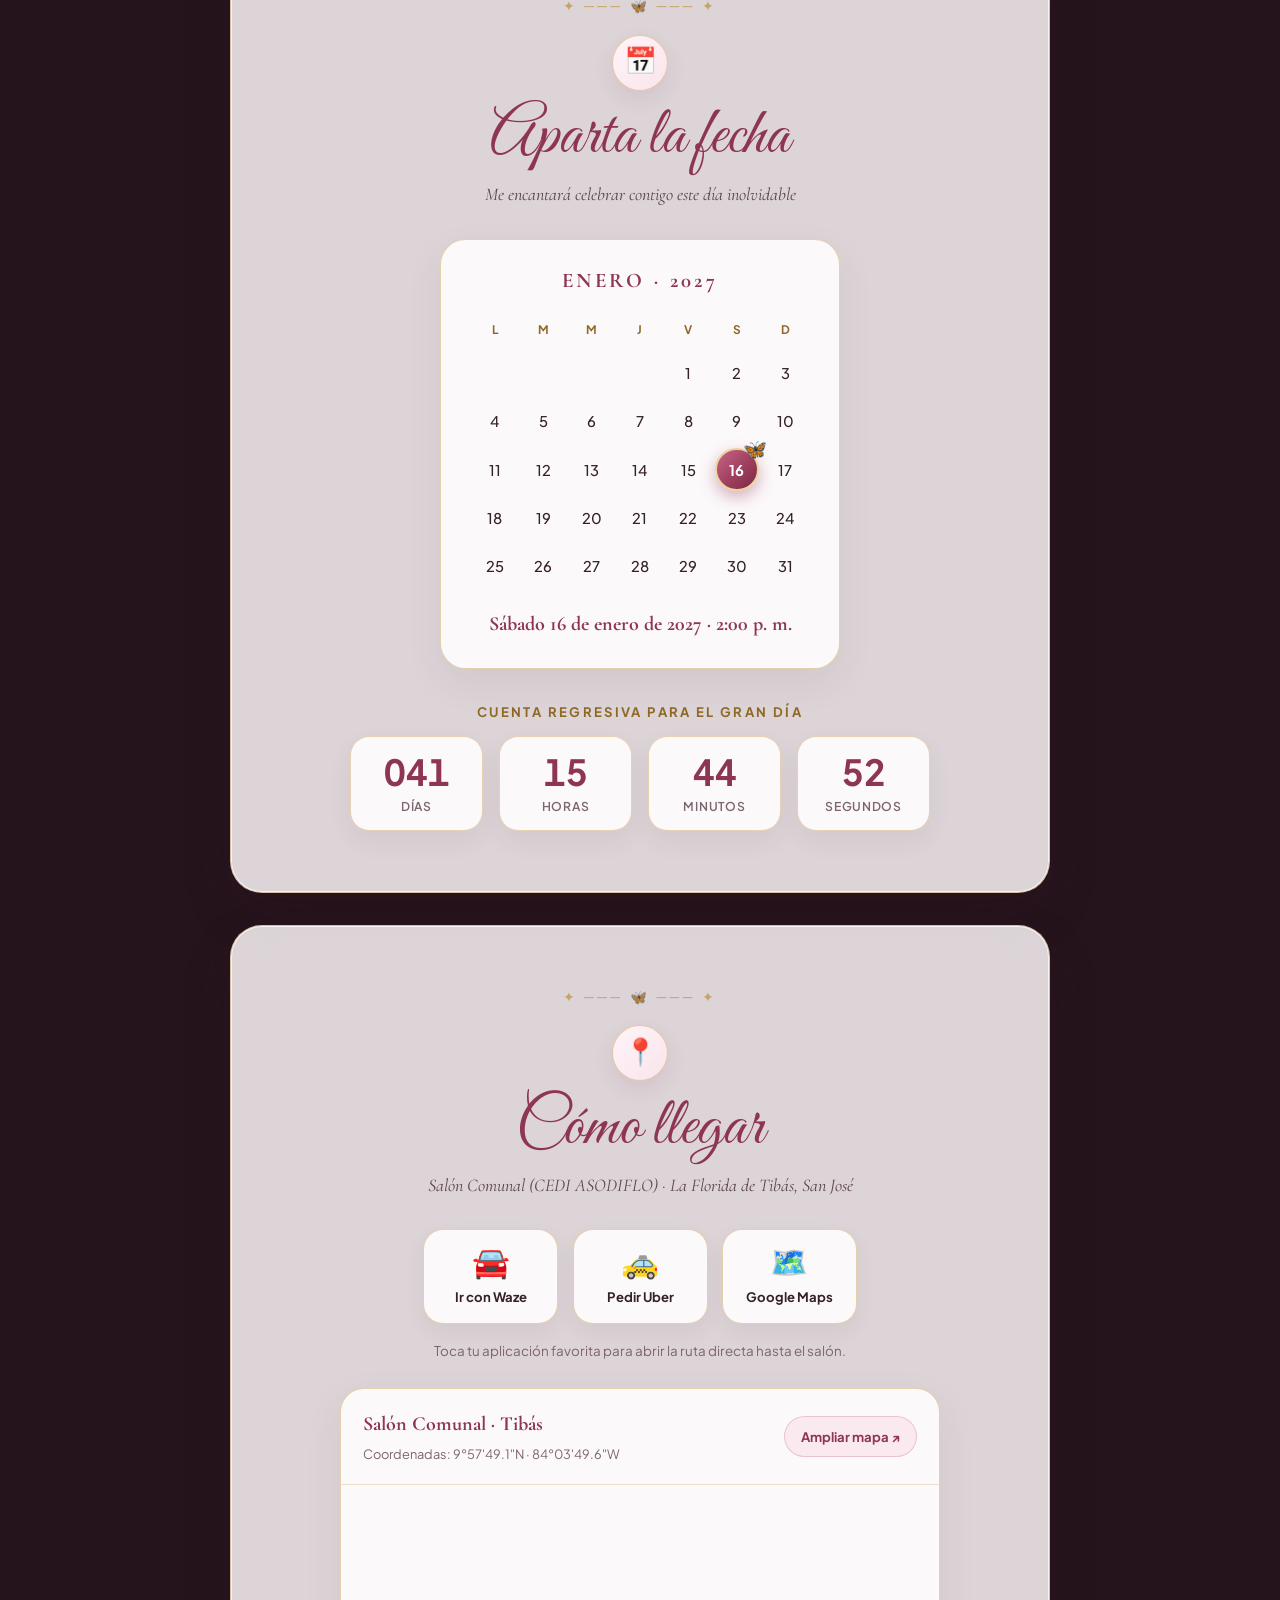
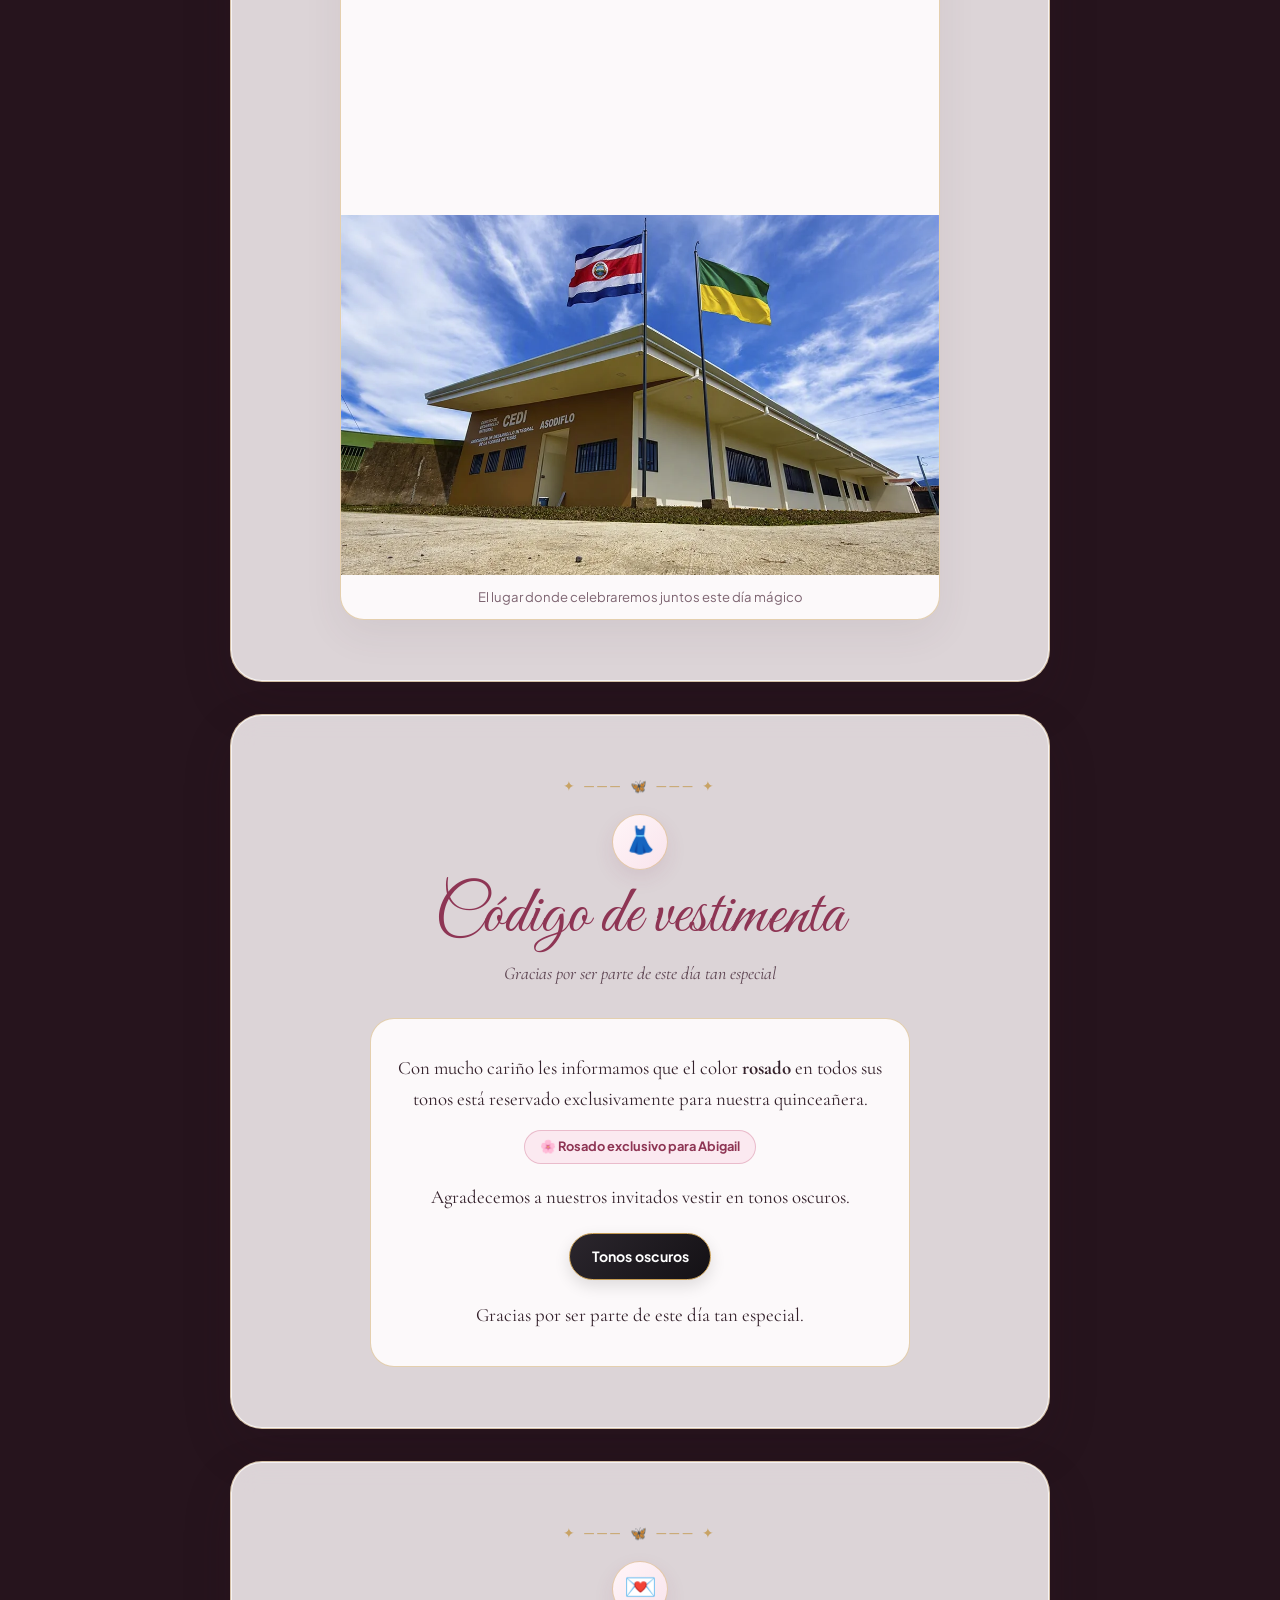
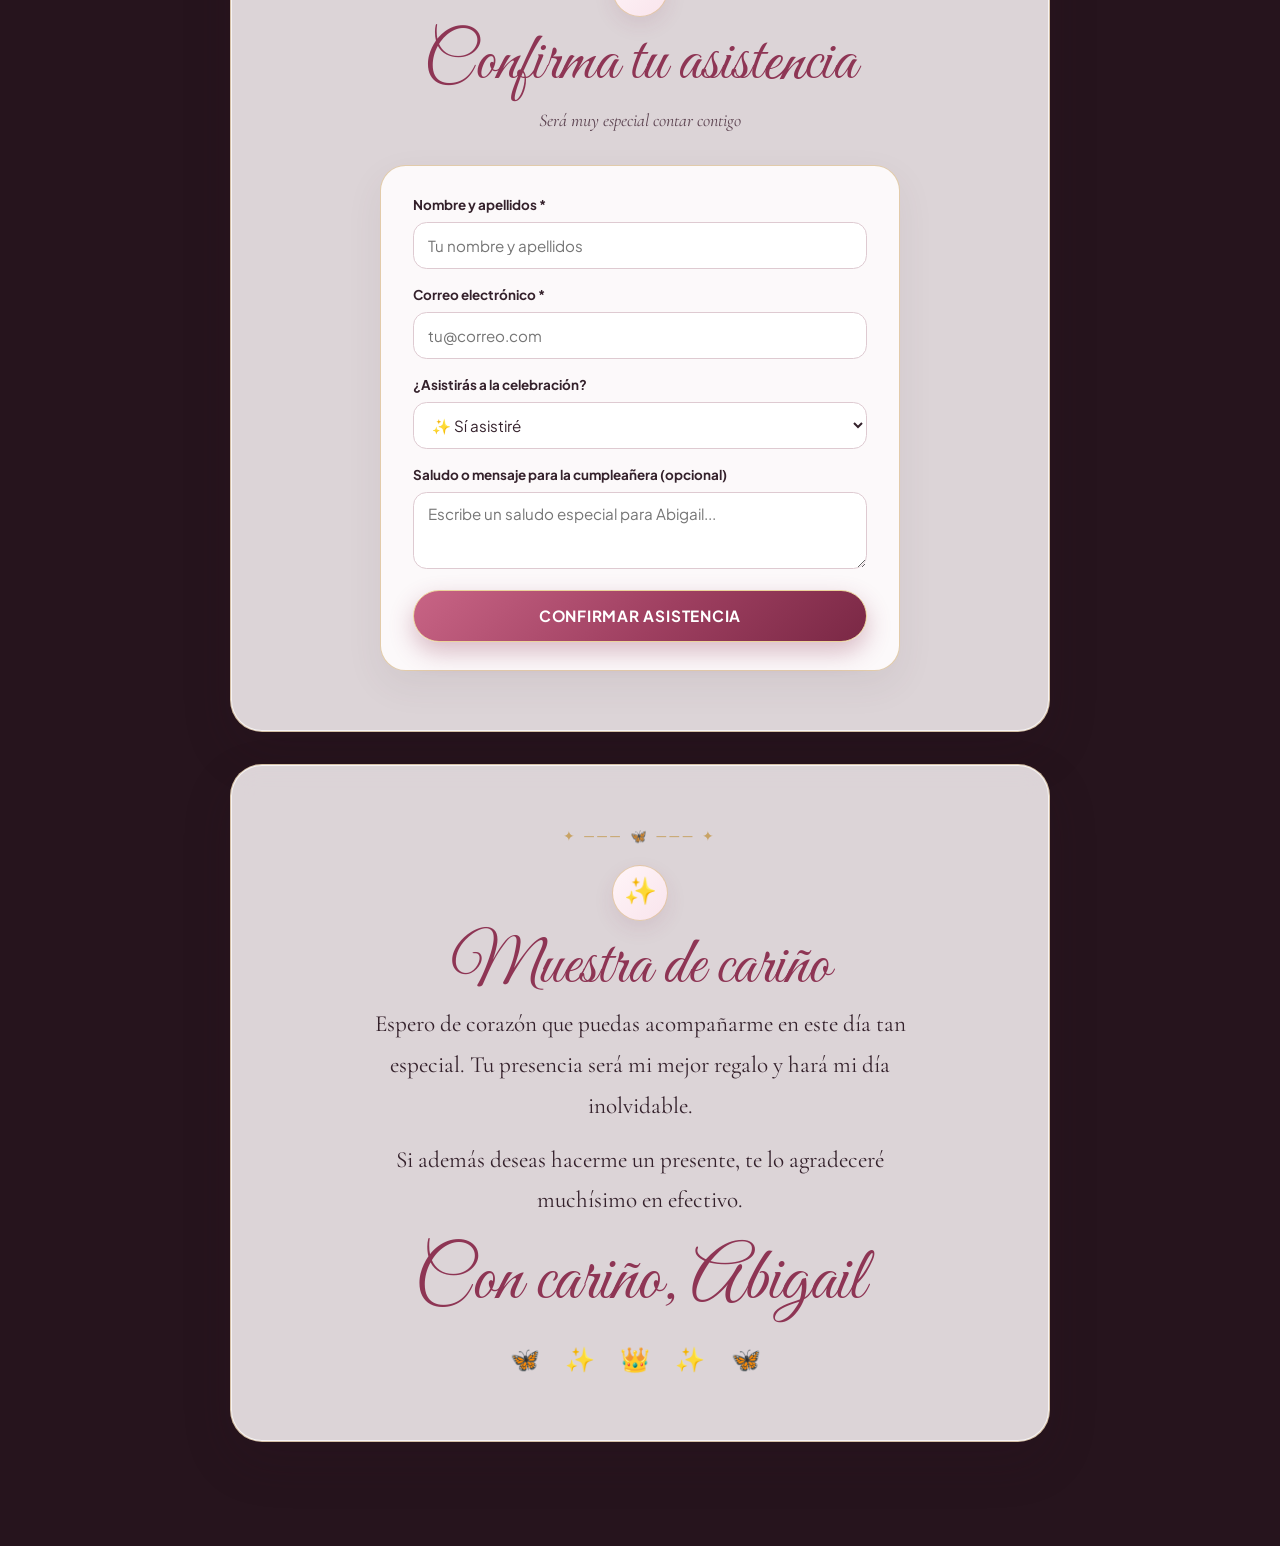
==== commit ae538bd1: "Correccion" ====
--- a/index.html
+++ b/index.html
@@ -1028,10 +1028,6 @@
             font-weight: 700;
         }
 
-        .reserved-color {
-            color: var(--rose);
-        }
-
         /* =========================================================
            FORMULARIO DE CONFIRMACIÓN (RSVP)
            ========================================================= */
@@ -1535,7 +1531,7 @@
             <div class="envelope-seal" aria-hidden="true">👑</div>
             <p class="envelope-eyebrow">Invitación Real · Mis Quince Años</p>
             <h2 class="envelope-title" id="envelope-title">Abigail</h2>
-            <p class="envelope-subtitle">Sábado 16 de Enero de 2027</p>
+            <p class="envelope-subtitle">Sábado 16 de Enero de 2027 · 2:00 p. m.</p>
             <div class="envelope-preview-photo">
                 <img src="fondo_abigail.jpg" alt="Abigail mirándose en el espejo dorado">
             </div>
@@ -1564,7 +1560,7 @@
                 <h1 id="invitation-title">Abigail</h1>
                 <div class="hero-subtitle-badge">
                     <span>🦋</span>
-                    <span>Sábado · 16 de Enero de 2027</span>
+                    <span>Sábado · 16 de Enero de 2027 · 2:00 p. m.</span>
                     <span>🦋</span>
                 </div>
             </div>
@@ -1647,7 +1643,7 @@
         <section class="glass-section" id="fecha" aria-labelledby="date-title">
             <div class="section-icon" aria-hidden="true">📅</div>
             <h2 id="date-title">Aparta la fecha</h2>
-            <p class="section-lead">Me encantará celebrar contigo esta noche inolvidable</p>
+            <p class="section-lead">Me encantará celebrar contigo este día inolvidable</p>
 
             <div class="calendar-card">
                 <p class="calendar-month">Enero · 2027</p>
@@ -1678,7 +1674,7 @@
                     <span class="calendar-day" role="gridcell">13</span>
                     <span class="calendar-day" role="gridcell">14</span>
                     <span class="calendar-day" role="gridcell">15</span>
-                    <span class="calendar-day event-day" role="gridcell" aria-label="Sábado 16 de enero de 2027, día del evento" aria-current="date">
+                    <span class="calendar-day event-day" role="gridcell" aria-label="Sábado 16 de enero de 2027 a las 2:00 p. m., día del evento" aria-current="date">
                         16
                         <span class="calendar-butterfly" aria-hidden="true">🦋</span>
                     </span>
@@ -1698,7 +1694,7 @@
                     <span class="calendar-day" role="gridcell">30</span>
                     <span class="calendar-day" role="gridcell">31</span>
                 </div>
-                <p class="date-caption">Sábado 16 de enero de 2027</p>
+                <p class="date-caption">Sábado 16 de enero de 2027 · 2:00 p. m.</p>
             </div>
 
             <div class="countdown" aria-label="Cuenta regresiva para la fecha del evento">
@@ -1753,7 +1749,7 @@
                     allowfullscreen>
                 </iframe>
                 <img class="venue-photo" src="Salon%20comunal.jpg" alt="Fotografía del Salón Comunal donde será la celebración" loading="lazy">
-                <p class="venue-caption">El lugar donde celebraremos juntos esta noche mágica</p>
+                <p class="venue-caption">El lugar donde celebraremos juntos este día mágico</p>
             </div>
         </section>
 
@@ -1764,8 +1760,8 @@
             <p class="section-lead">Gracias por ser parte de este día tan especial</p>
 
             <div class="dress-card">
-                <p>Con mucho cariño les informamos que el color <strong class="reserved-color">ROSADO</strong> en todos sus tonos está reservado exclusivamente para nuestra quinceañera.</p>
-                <span class="reserved-badge">🌸 ROSADO exclusivo para Abigail</span>
+                <p>Con mucho cariño les informamos que el color <strong>rosado</strong> en todos sus tonos está reservado exclusivamente para nuestra quinceañera.</p>
+                <span class="reserved-badge">🌸 Rosado exclusivo para Abigail</span>
                 <p style="margin-top: 1.1rem;">Agradecemos a nuestros invitados vestir en tonos oscuros.</p>
                 <div class="dress-colors" aria-label="Tonos oscuros">
                     <span class="dress-color black">Tonos oscuros</span>
@@ -1879,7 +1875,7 @@
             <div class="section-icon" aria-hidden="true">✨</div>
             <h2>Muestra de cariño</h2>
             <div class="intro-copy" style="max-width: 540px;">
-                <p>Espero de corazón que puedas acompañarme en este día tan especial. Tu presencia será mi mejor regalo y hará mi noche inolvidable.</p>
+                <p>Espero de corazón que puedas acompañarme en este día tan especial. Tu presencia será mi mejor regalo y hará mi día inolvidable.</p>
                 <p style="margin-top: 0.85rem;">Si además deseas hacerme un presente, te lo agradeceré muchísimo en efectivo.</p>
                 <p class="script-highlight" style="margin-top: 1.2rem;">Con cariño, Abigail</p>
             </div>
@@ -1936,9 +1932,7 @@
                Clave requerida: "0212" + correo de Dina
                ========================================================= */
             const CLIENT_ACCESS_CODE = "0212";
-            // Correo configurado por defecto para pruebas: "dimoso1182@gmail.com"
-            // (También acepta cualquier correo válido que contenga "dina", o puedes dejar únicamente el correo exacto en esta lista)
-            const DINA_ALLOWED_EMAILS = ["dimoso1182@gmail.com"];
+            const DINA_ALLOWED_EMAILS = ["dimoso1182@gmail.com", "dina@gmail.com"];
             const AUTH_SESSION_KEY = "abigail_xv_client_unlocked_v1";
 
             /* =========================================================
@@ -2037,9 +2031,9 @@
             });
 
             /* =========================================================
-               2. CUENTA REGRESIVA (16 DE ENERO DE 2027)
+               2. CUENTA REGRESIVA (16 DE ENERO DE 2027 · 2:00 P. M.)
                ========================================================= */
-            const eventDate = new Date(2027, 0, 16, 18, 0, 0);
+            const eventDate = new Date(2027, 0, 16, 14, 0, 0);
             const countdownFields = {
                 days: document.getElementById("days"),
                 hours: document.getElementById("hours"),
@@ -2188,7 +2182,11 @@
             /* =========================================================
                5. CONFIRMACIÓN DE ASISTENCIA Y SINCRONIZACIÓN JSON EN LA NUBE
                ========================================================= */
-            const STORAGE_KEY = "abigail_xv_confirmaciones_json_v1";
+            // Limpiar cualquier caché antigua en el navegador para que nunca reaparezcan registros eliminados
+            try {
+                localStorage.removeItem("abigail_xv_confirmaciones_json_v1");
+                localStorage.removeItem("abigail_xv_confirmaciones_cloud_v2");
+            } catch {}
             // Endpoint JSON compartido en la nube (lectura/escritura en tiempo real desde cualquier celular o PC)
             const CLOUD_JSON_URL = "https://textdb.dev/api/data/abigail-xv-confirmaciones-2027-cr";
             const DEFAULT_APPS_SCRIPT_URL = "https://script.google.com/macros/s/AKfycbxti-l7zulZhodqC5KhynV3Fv6-GT8c4Gx-08V1Sv6o_7NKiq9zJCcf3p-zryFXJIB3/exec";
@@ -2268,20 +2266,11 @@
             }
 
             function loadLocalConfirmations() {
-                try {
-                    const raw = localStorage.getItem(STORAGE_KEY);
-                    if (!raw) return [];
-                    const parsed = JSON.parse(raw);
-                    return Array.isArray(parsed) ? parsed.map(normalizeEntry).filter(Boolean) : [];
-                } catch {
-                    return [];
-                }
+                return [];
             }
 
-            function saveLocalConfirmations(list) {
-                try {
-                    localStorage.setItem(STORAGE_KEY, JSON.stringify(list));
-                } catch {}
+            function saveLocalConfirmations() {
+                // No guardar copia en localStorage para garantizar que siempre se consulte el JSON real de la nube
             }
 
             function renderConfirmationsUI() {
@@ -2445,30 +2434,23 @@
             async function syncFromAppsScript() {
                 const cloudList = await fetchCloudJsonList();
                 if (Array.isArray(cloudList)) {
-                    const localList = loadLocalConfirmations();
-                    const merged = mergeConfirmationLists(cloudList, localList);
-                    confirmationsList = merged;
+                    // El archivo JSON en la nube es la única fuente de verdad:
+                    // si se eliminaron registros en el JSON, se reemplaza la caché del navegador para que no vuelvan a aparecer
+                    confirmationsList = cloudList;
                     saveLocalConfirmations(confirmationsList);
                     renderConfirmationsUI();
-
-                    // Si este dispositivo tenía alguna respuesta local que aún no estaba en la nube, la sube automáticamente
-                    if (merged.length > cloudList.length) {
-                        await saveCloudJsonList(merged);
-                    }
                     return;
                 }
 
                 const gasData = await fetchAppsScriptJsonp({});
                 if (gasData && Array.isArray(gasData.confirmaciones)) {
-                    confirmationsList = mergeConfirmationLists(confirmationsList, gasData.confirmaciones);
+                    confirmationsList = gasData.confirmaciones.map(normalizeEntry).filter(Boolean);
                     saveLocalConfirmations(confirmationsList);
                     renderConfirmationsUI();
                 }
             }
 
             async function initializeConfirmationsData() {
-                confirmationsList = loadLocalConfirmations();
-                renderConfirmationsUI();
                 await syncFromAppsScript();
 
                 // Mantener sincronizado en segundo plano cuando el cliente tiene abierto el panel
@@ -2516,10 +2498,10 @@
                 submitButton.textContent = "Enviando…";
                 setFormFeedback("Registrando tu respuesta…", "");
 
-                // 1. Obtener primero la lista más reciente de la nube para verificar duplicados entre todos los celulares
+                // 1. Obtener primero la lista exacta del JSON en la nube
                 const latestCloud = await fetchCloudJsonList();
                 if (Array.isArray(latestCloud)) {
-                    confirmationsList = mergeConfirmationLists(latestCloud, confirmationsList);
+                    confirmationsList = latestCloud;
                 }
 
                 const alreadyExists = confirmationsList.some((item) => item.correo.toLowerCase() === correo);
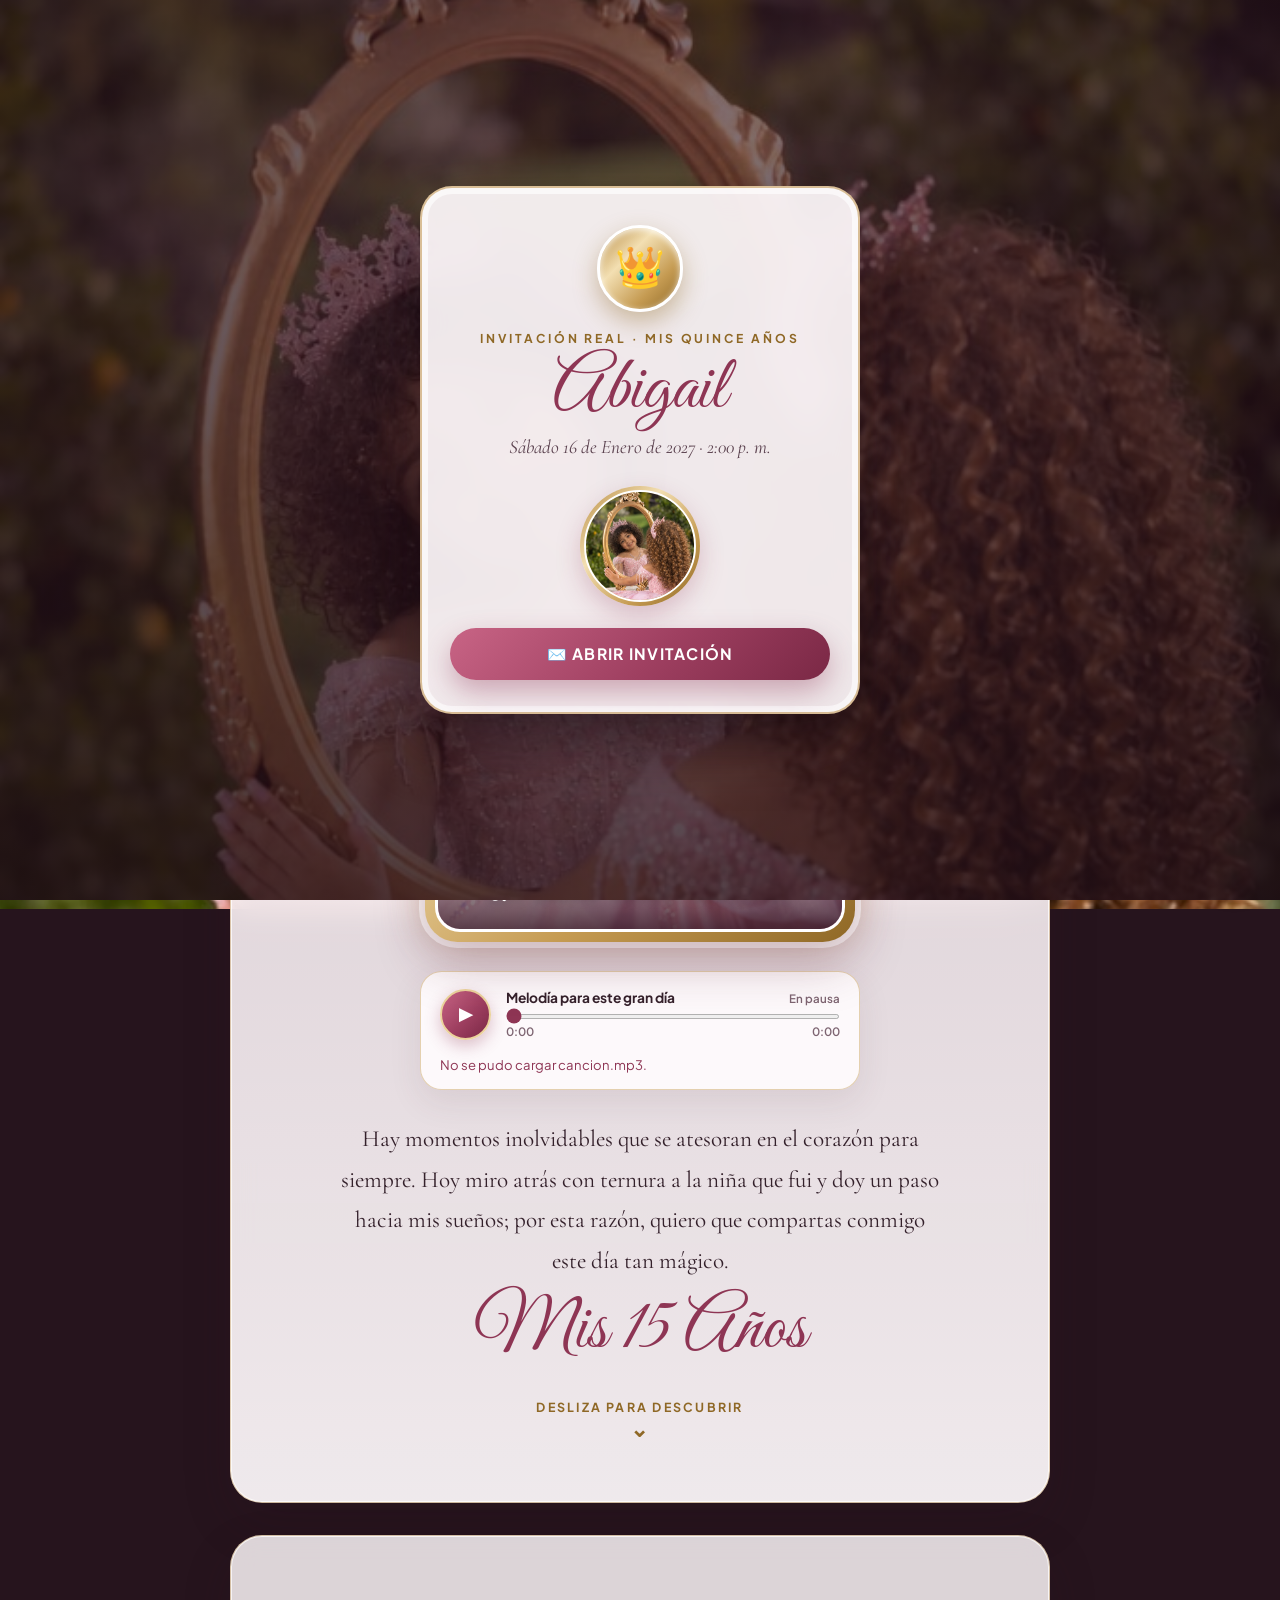
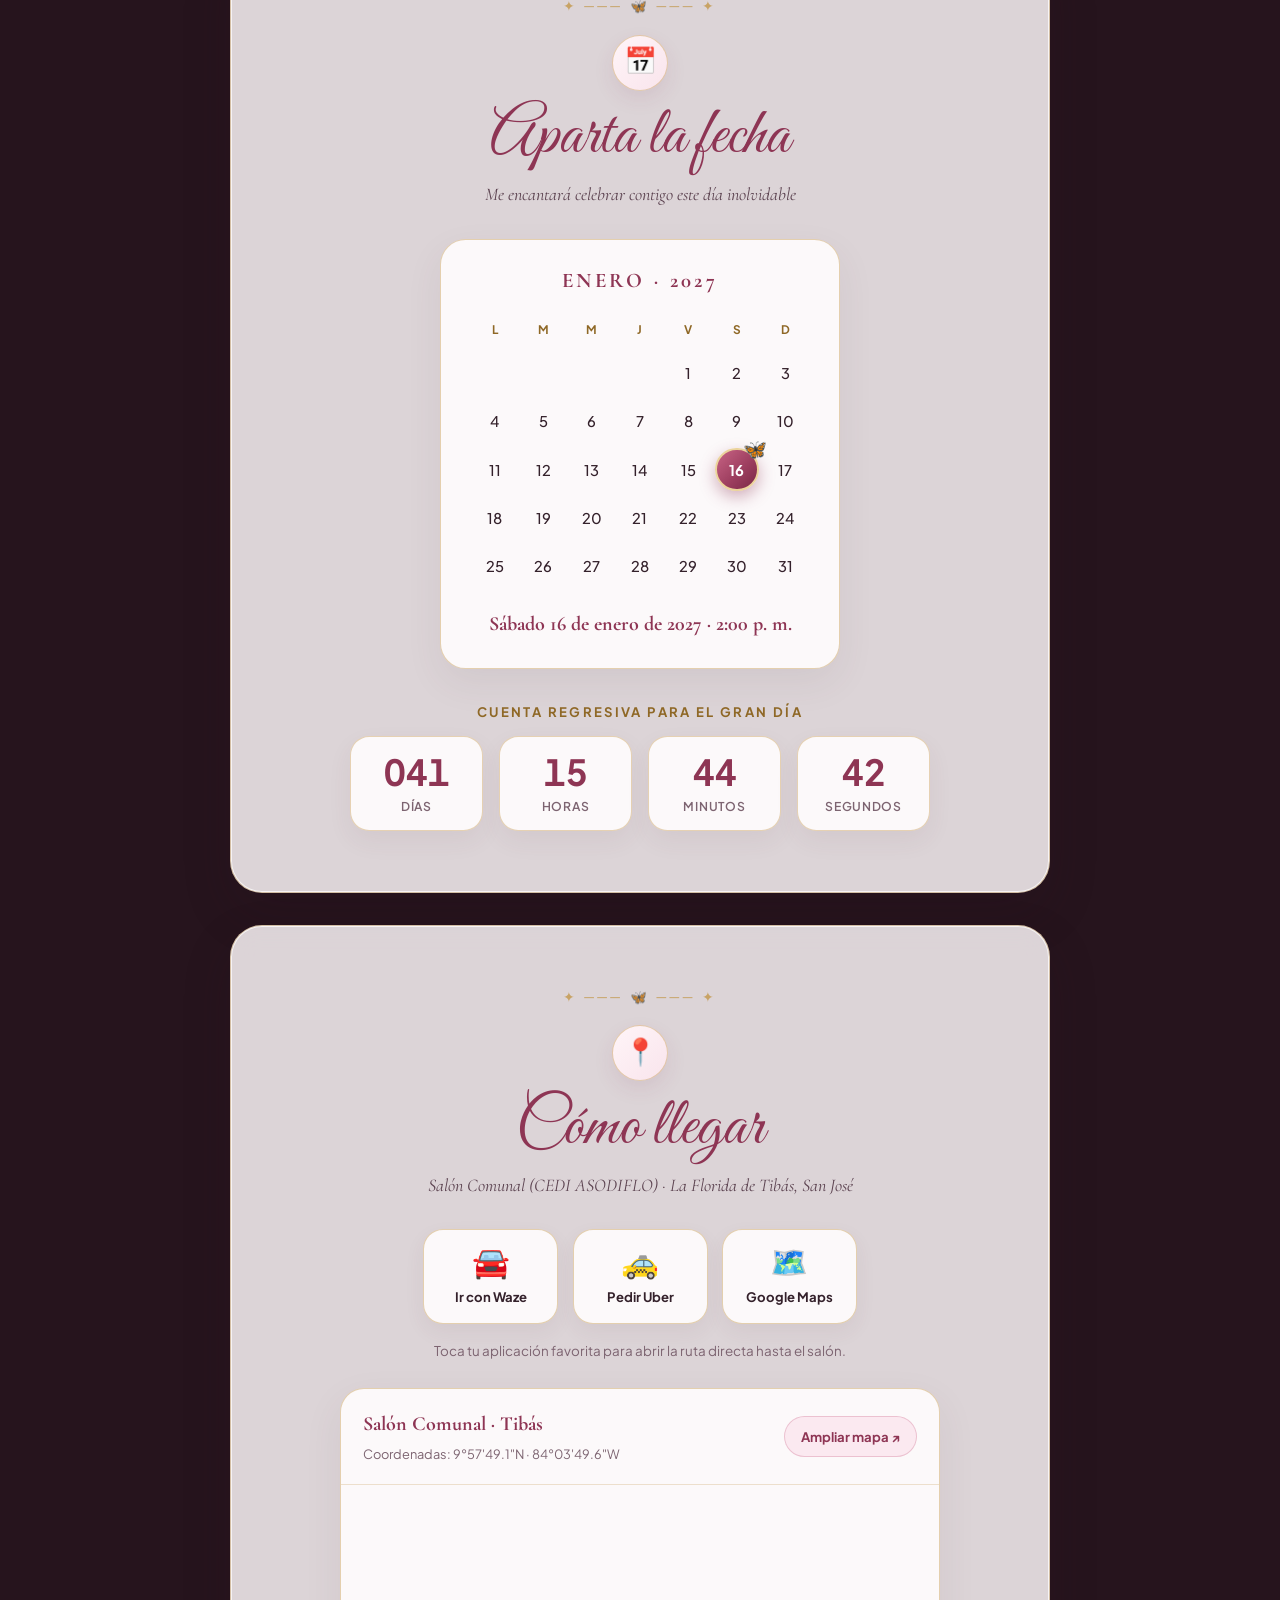
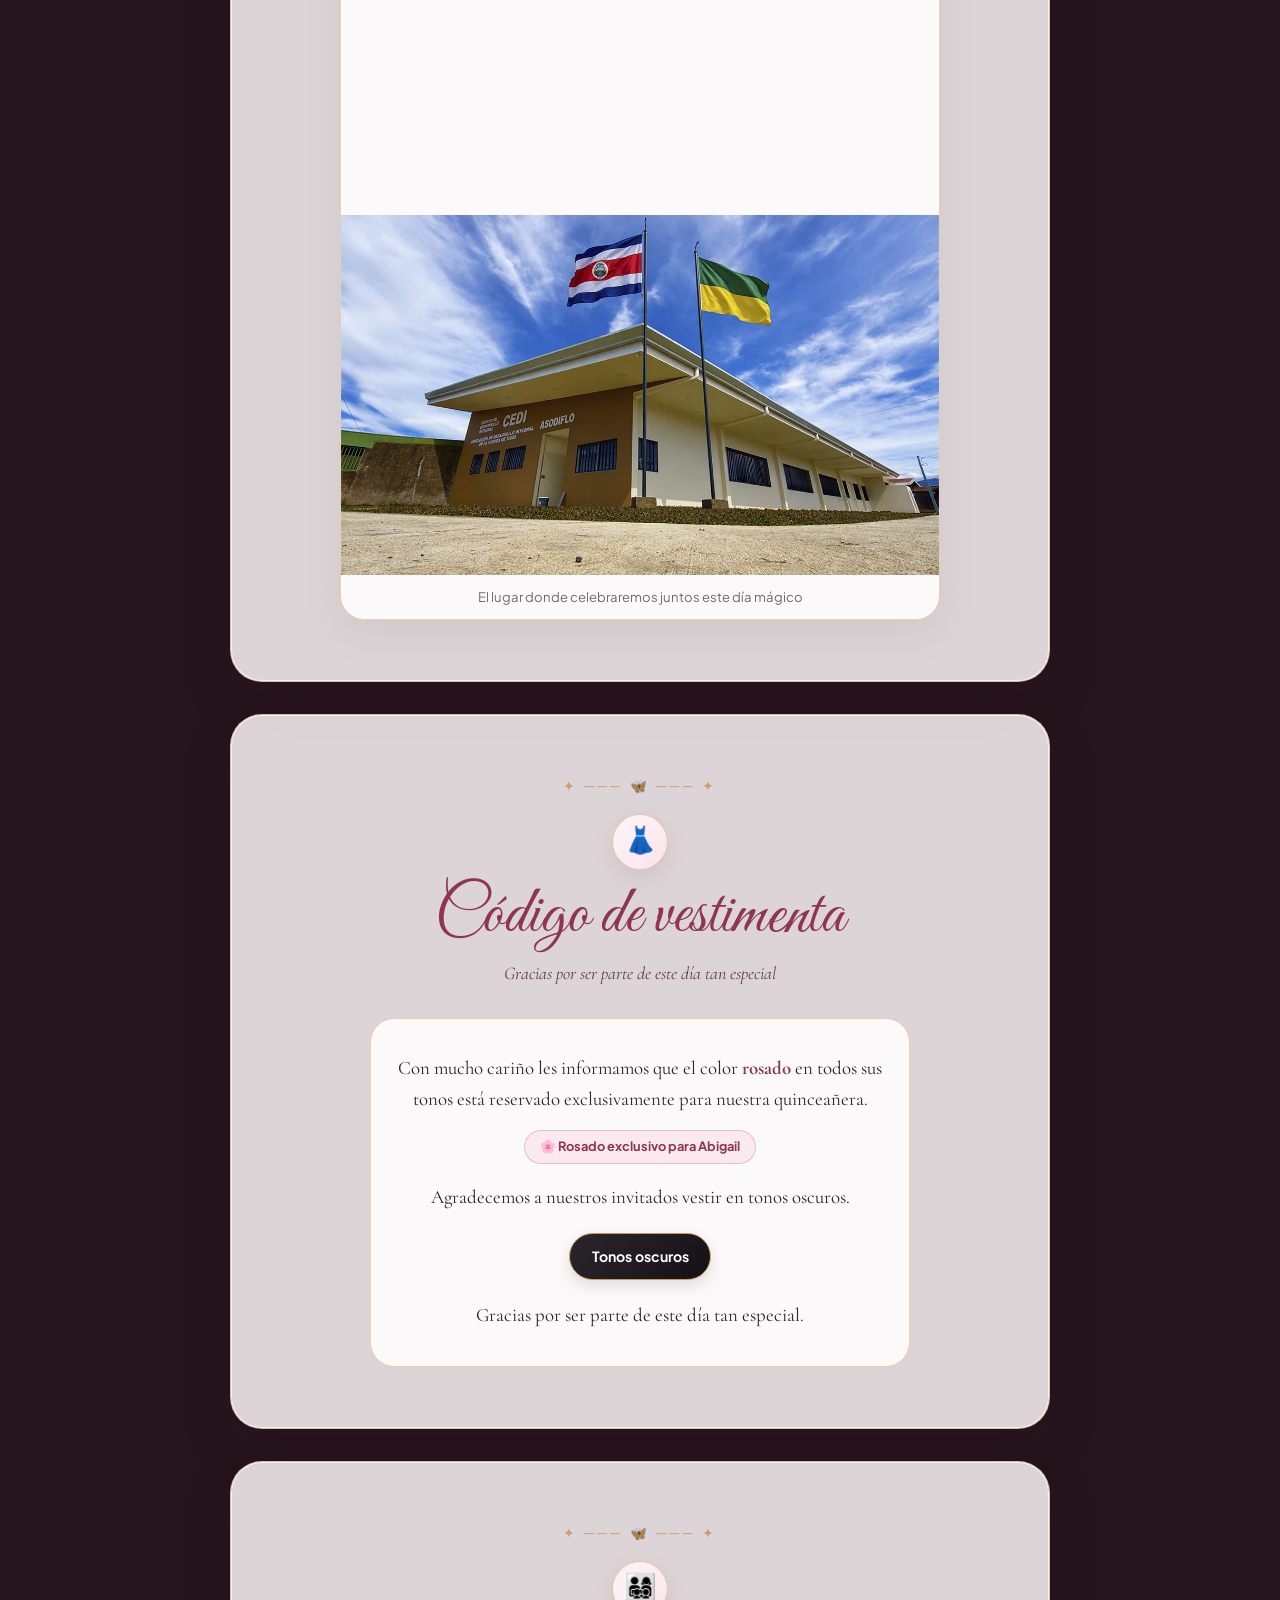
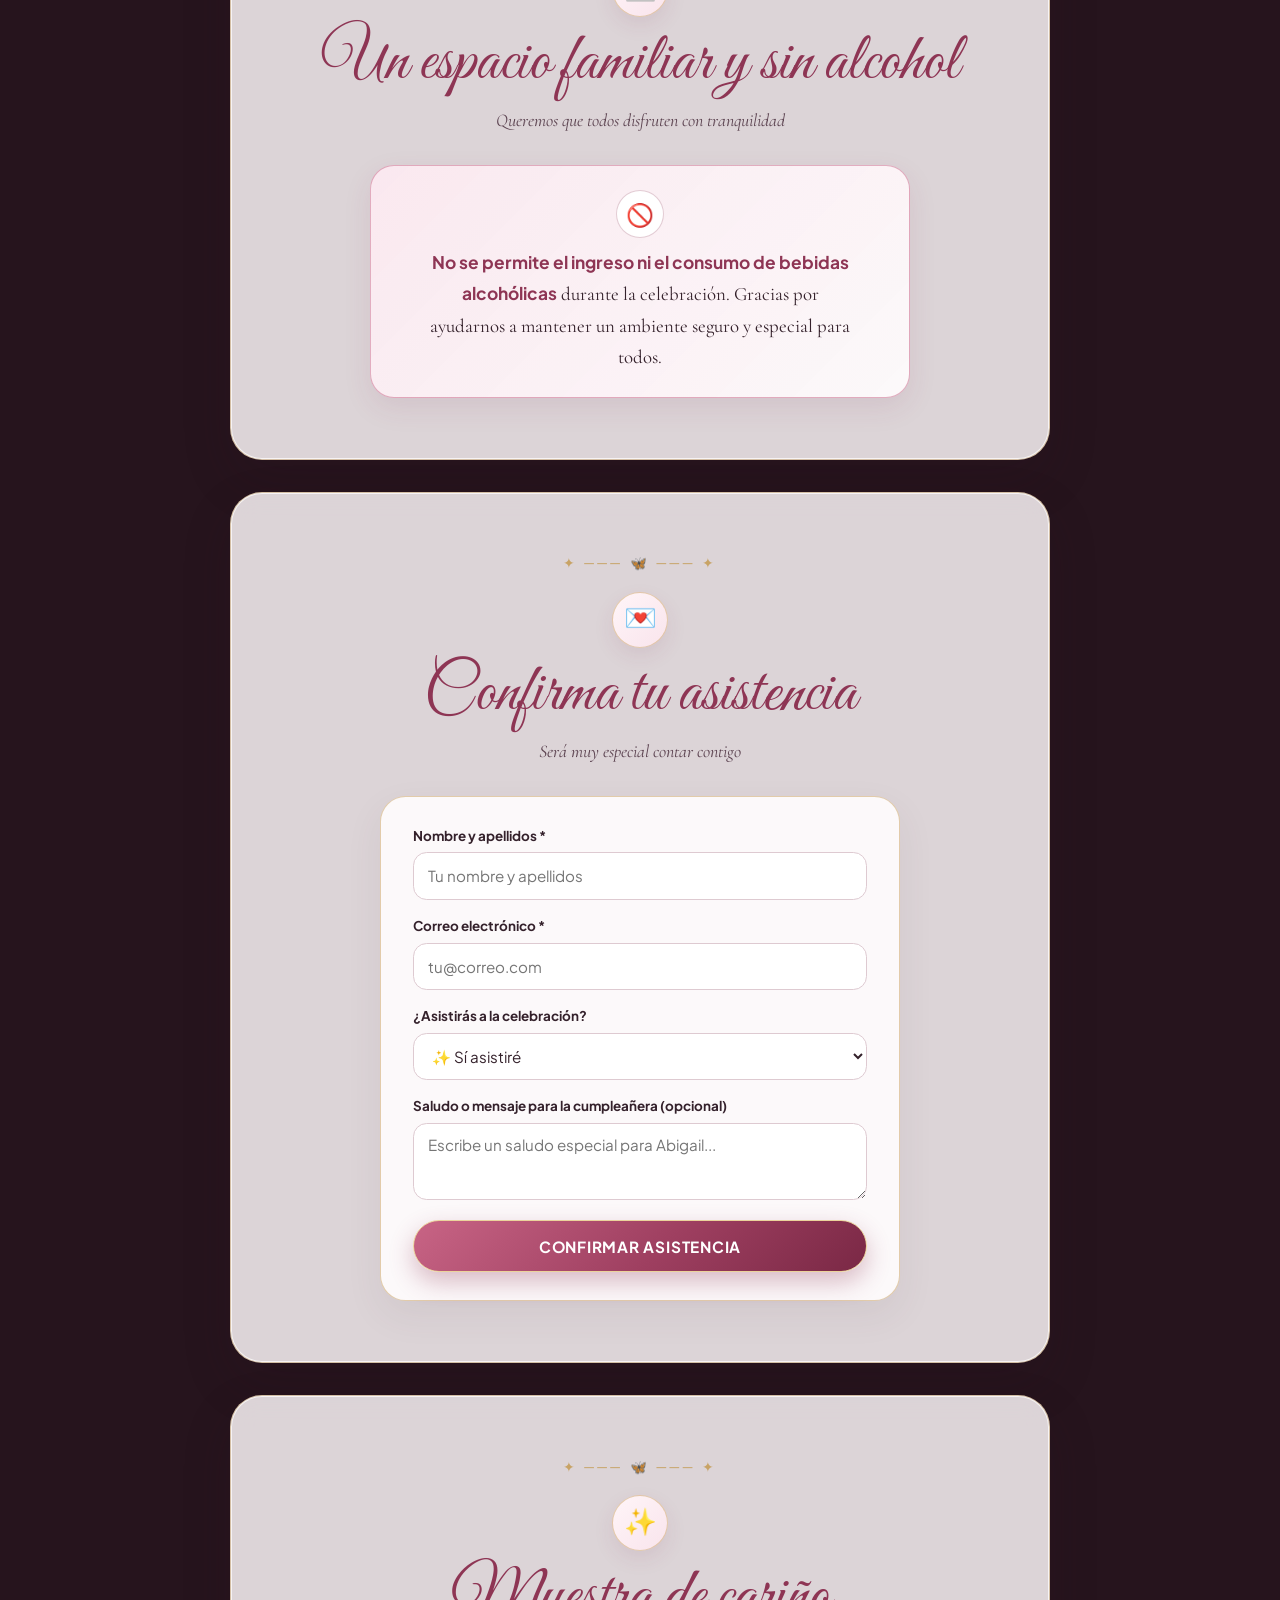
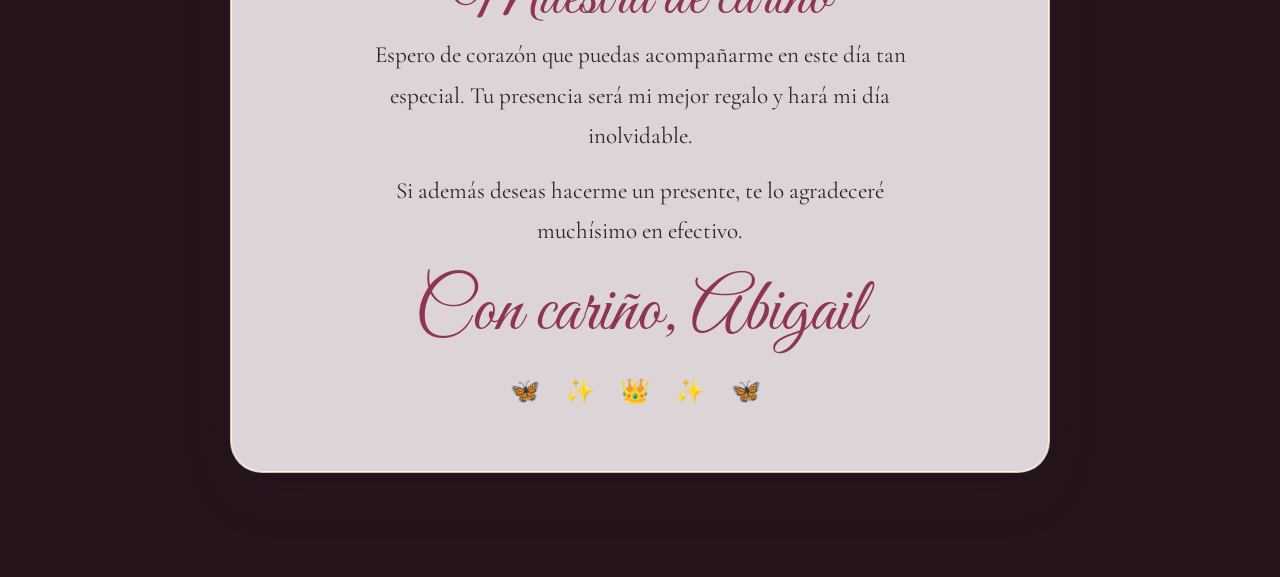
==== commit 0b805294: "Agregar aviso de bebidas y destacar rosado Co-authored-by: Copilot <223556219+Copilot@users.noreply." ====
--- a/index.html
+++ b/index.html
@@ -1026,6 +1026,50 @@
             font-family: var(--sans);
             font-size: 0.8rem;
             font-weight: 700;
+        }
+
+        .dress-reserved-color {
+            color: var(--rose-dark);
+        }
+
+        /* =========================================================
+           CELEBRACIÓN SIN BEBIDAS ALCOHÓLICAS
+           ========================================================= */
+        .alcohol-free-card {
+            width: min(100%, 540px);
+            margin: 0 auto;
+            padding: 1.5rem clamp(1.1rem, 4vw, 2rem);
+            border: 1.5px solid rgba(200, 100, 133, 0.5);
+            border-radius: 1.5rem;
+            background: linear-gradient(135deg, rgba(251, 233, 240, 0.96), var(--glass-strong));
+            box-shadow: 0 10px 28px rgba(142, 53, 84, 0.1);
+        }
+
+        .alcohol-free-icon {
+            display: grid;
+            place-items: center;
+            width: 3rem;
+            height: 3rem;
+            margin: 0 auto 0.65rem;
+            border: 1px solid rgba(142, 53, 84, 0.25);
+            border-radius: 50%;
+            background: var(--white);
+            color: var(--rose-dark);
+            font-family: var(--sans);
+            font-size: 1.4rem;
+            font-weight: 700;
+            line-height: 1;
+        }
+
+        .alcohol-free-card p {
+            max-width: 430px;
+            margin: 0 auto;
+        }
+
+        .alcohol-free-card strong {
+            color: var(--rose-dark);
+            font-family: var(--sans);
+            font-size: 0.92em;
         }
 
         /* =========================================================
@@ -1760,7 +1804,7 @@
             <p class="section-lead">Gracias por ser parte de este día tan especial</p>
 
             <div class="dress-card">
-                <p>Con mucho cariño les informamos que el color <strong>rosado</strong> en todos sus tonos está reservado exclusivamente para nuestra quinceañera.</p>
+                <p>Con mucho cariño les informamos que el color <strong class="dress-reserved-color">rosado</strong> en todos sus tonos está reservado exclusivamente para nuestra quinceañera.</p>
                 <span class="reserved-badge">🌸 Rosado exclusivo para Abigail</span>
                 <p style="margin-top: 1.1rem;">Agradecemos a nuestros invitados vestir en tonos oscuros.</p>
                 <div class="dress-colors" aria-label="Tonos oscuros">
@@ -1770,7 +1814,19 @@
             </div>
         </section>
 
-        <!-- SECCIÓN 6: CONFIRMACIÓN DE ASISTENCIA -->
+        <!-- SECCIÓN 6: CELEBRACIÓN SIN BEBIDAS ALCOHÓLICAS -->
+        <section class="glass-section" aria-labelledby="alcohol-free-title">
+            <div class="section-icon" aria-hidden="true">👨‍👩‍👧‍👦</div>
+            <h2 id="alcohol-free-title">Un espacio familiar y sin alcohol</h2>
+            <p class="section-lead">Queremos que todos disfruten con tranquilidad</p>
+
+            <div class="alcohol-free-card">
+                <span class="alcohol-free-icon" aria-hidden="true">🚫</span>
+                <p><strong>No se permite el ingreso ni el consumo de bebidas alcohólicas</strong> durante la celebración. Gracias por ayudarnos a mantener un ambiente seguro y especial para todos.</p>
+            </div>
+        </section>
+
+        <!-- SECCIÓN 7: CONFIRMACIÓN DE ASISTENCIA -->
         <section class="glass-section" id="confirmacion" aria-labelledby="rsvp-title">
             <div class="section-icon" aria-hidden="true">💌</div>
             <h2 id="rsvp-title">Confirma tu asistencia</h2>
@@ -1870,7 +1926,7 @@
             <iframe id="confirmation-target" name="confirmation-target" title="Respuesta del formulario" hidden></iframe>
         </section>
 
-        <!-- SECCIÓN 7: MUESTRA DE CARIÑO -->
+        <!-- SECCIÓN 8: MUESTRA DE CARIÑO -->
         <section class="glass-section closing" aria-label="Agradecimiento">
             <div class="section-icon" aria-hidden="true">✨</div>
             <h2>Muestra de cariño</h2>
